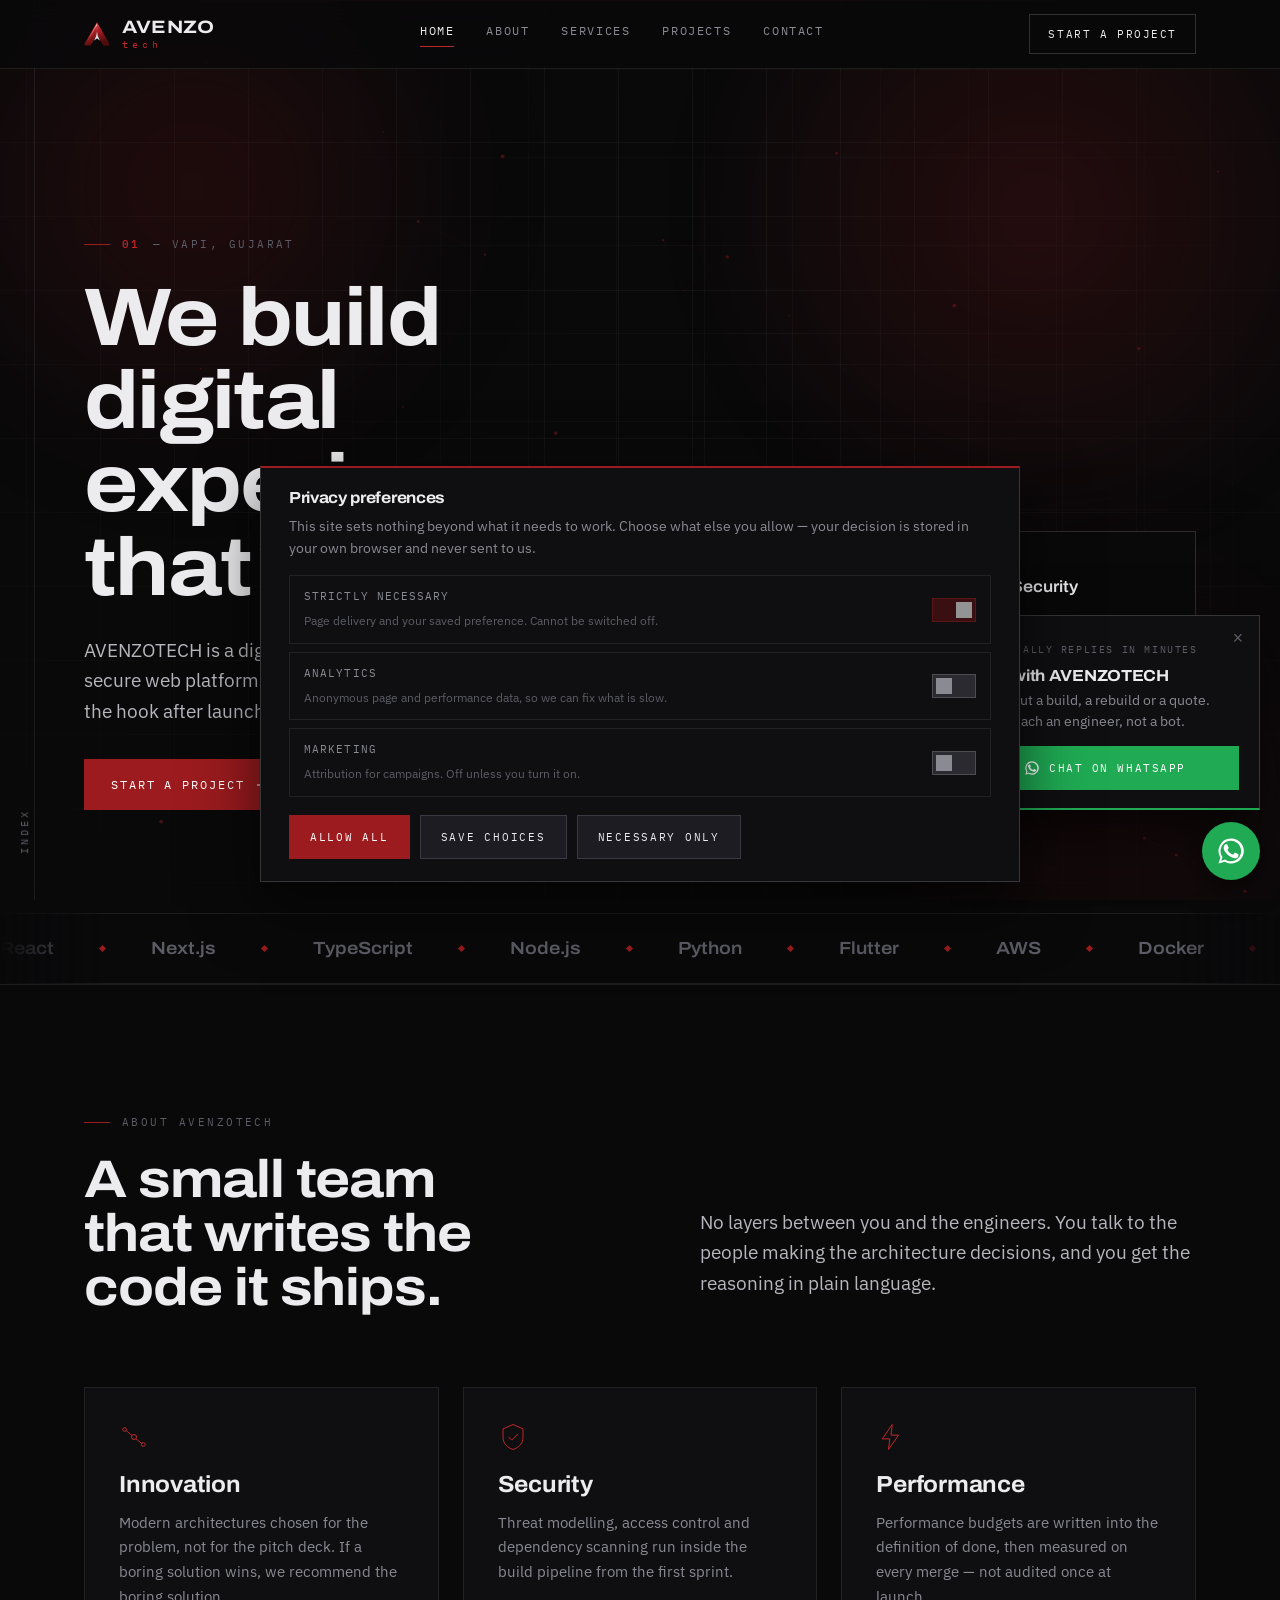
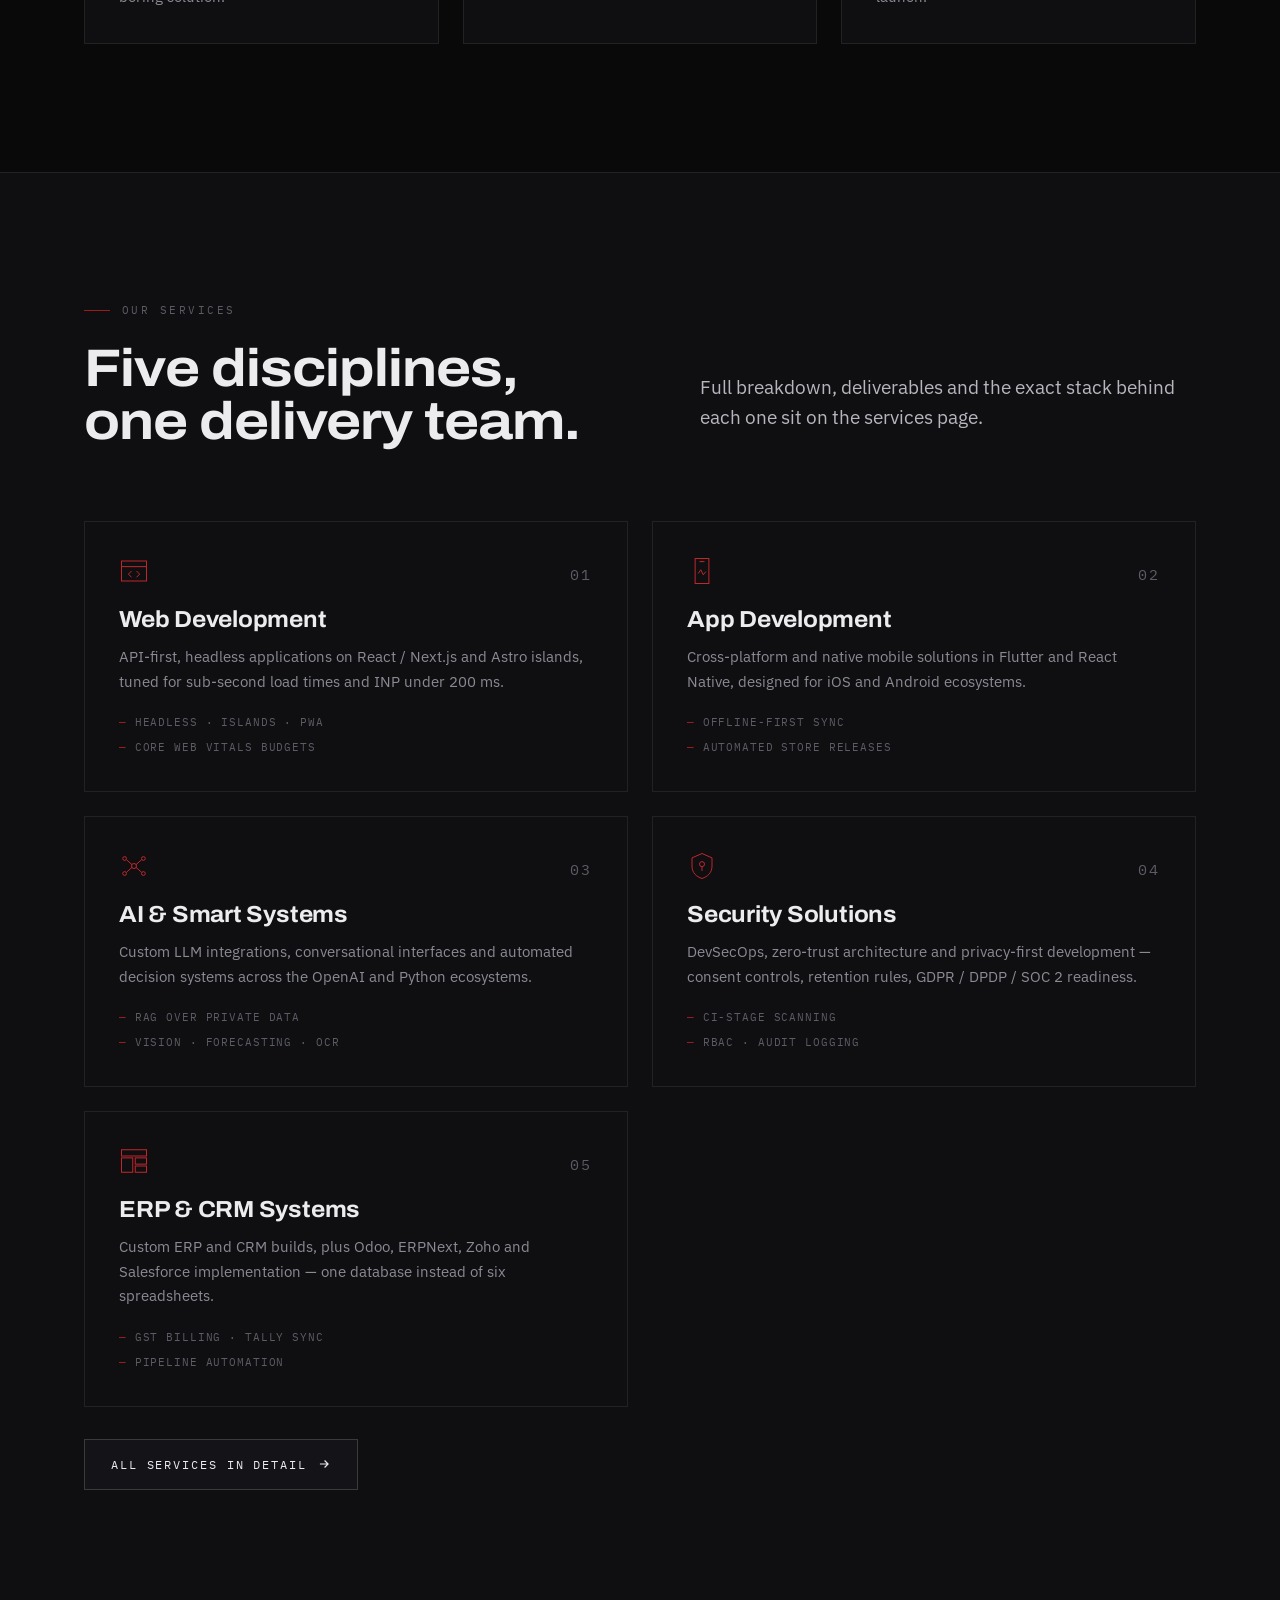
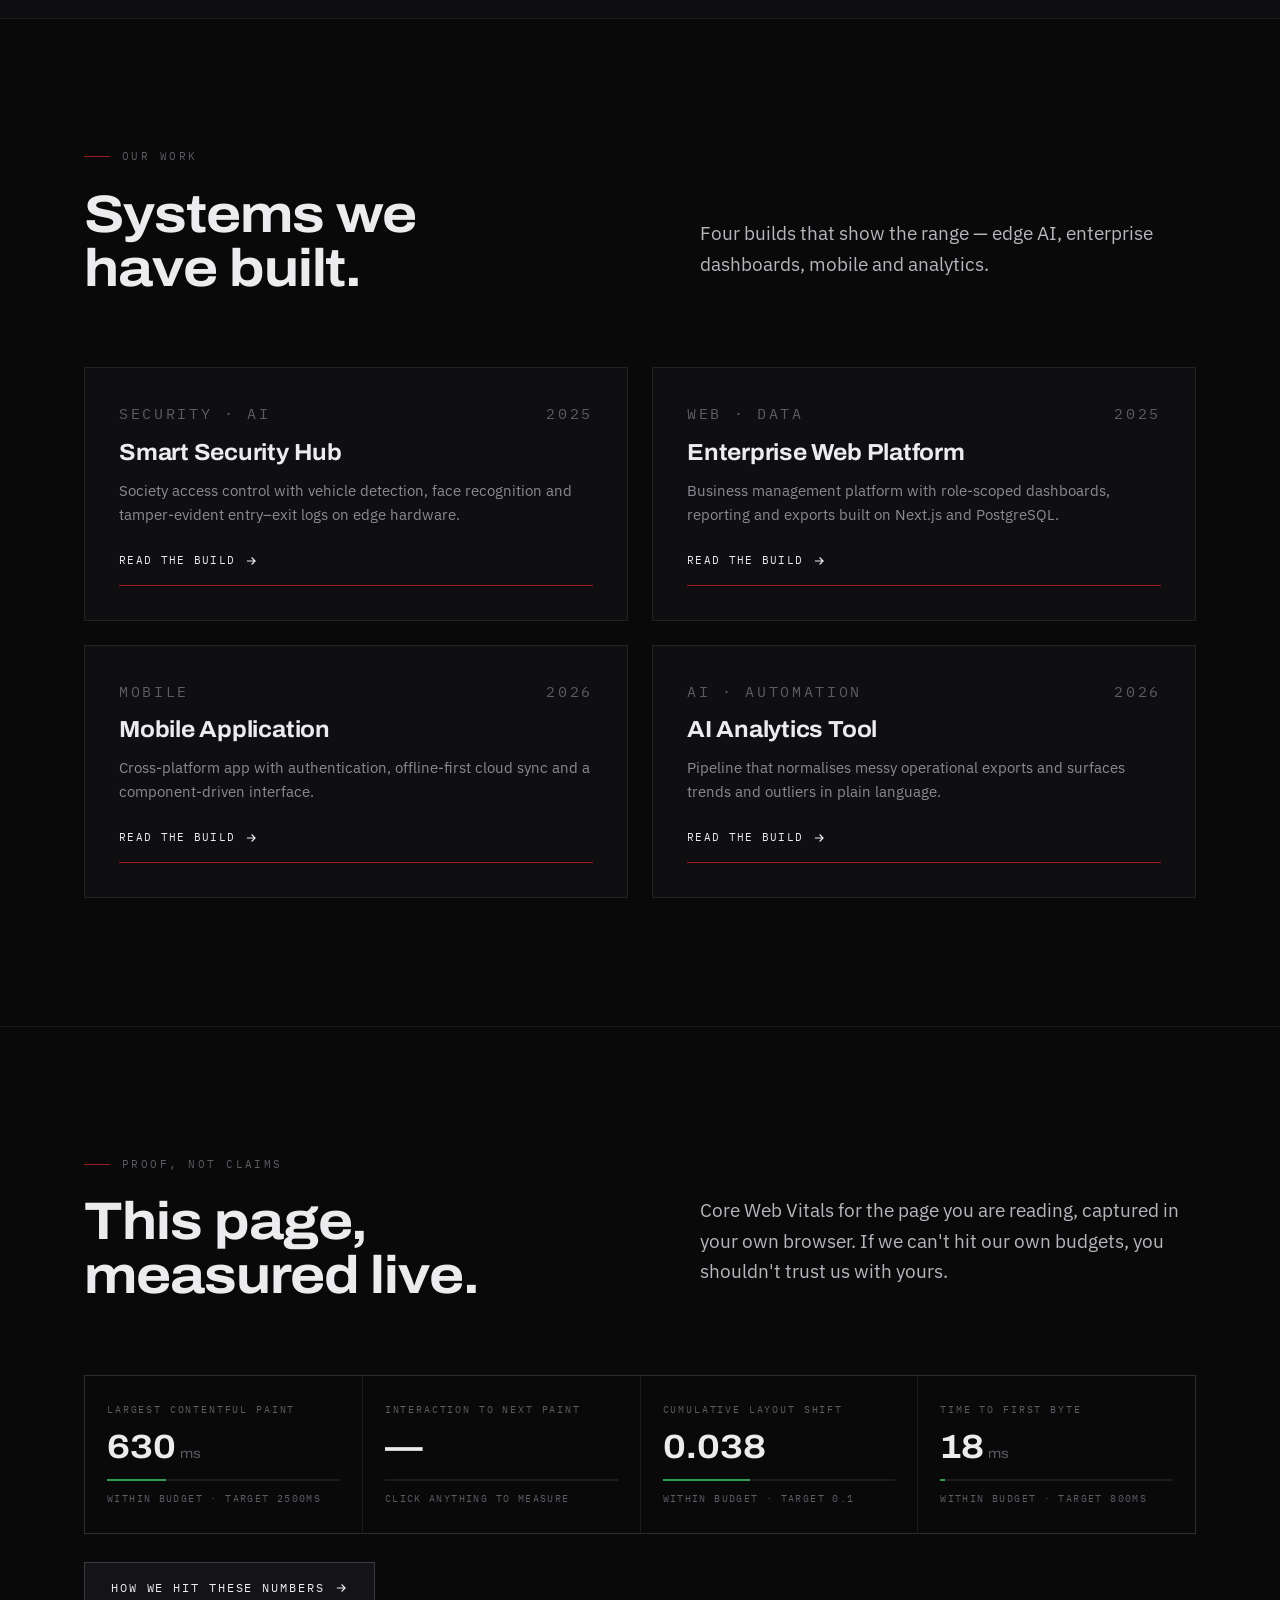
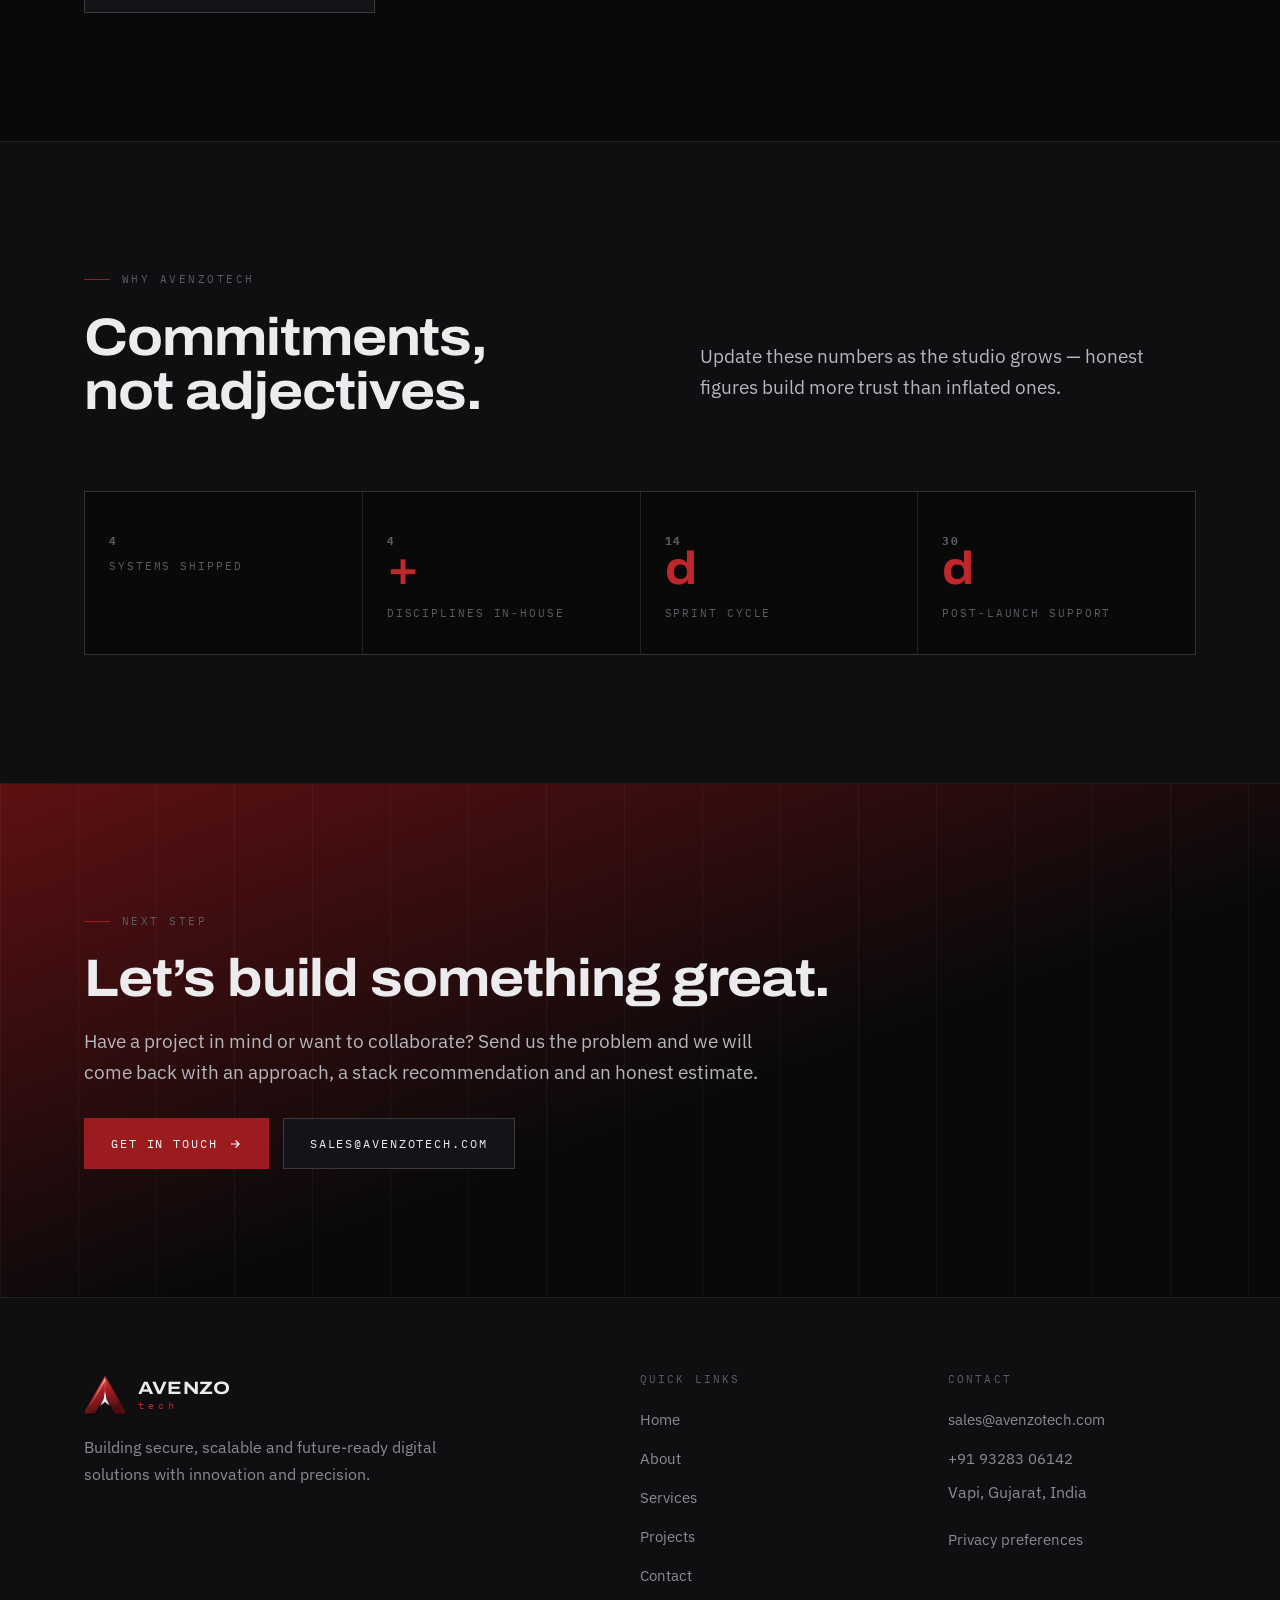
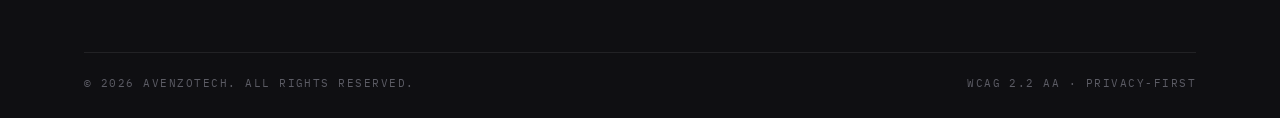
==== index.html @ 4feddb2e "Add files via upload" ====
<!DOCTYPE html>
<html lang="en">
<head>
<meta charset="UTF-8" />
<meta name="viewport" content="width=device-width, initial-scale=1.0" />
<title>AVENZOTECH — Web, App, AI &amp; Security Engineering</title>
<meta name="description" content="AVENZOTECH is a digital engineering studio in Vapi, Gujarat building headless web platforms, cross-platform apps, custom ERP and CRM systems, applied AI and secure systems." />
<meta name="robots" content="index, follow" />
<link rel="preconnect" href="https://fonts.googleapis.com" />
<link rel="preconnect" href="https://fonts.gstatic.com" crossorigin />
<link href="https://fonts.googleapis.com/css2?family=Archivo:wdth,wght@62..125,400..800&family=IBM+Plex+Mono:wght@400;500&family=IBM+Plex+Sans:wght@400;500;600&display=swap" rel="stylesheet" />
<link rel="icon" href="favicon.ico" sizes="any" />
<link rel="icon" type="image/svg+xml" href="favicon.svg" />
<link rel="icon" type="image/png" sizes="32x32" href="favicon-32.png" />
<link rel="icon" type="image/png" sizes="16x16" href="favicon-16.png" />
<link rel="apple-touch-icon" href="apple-touch-icon.png" />
<link rel="manifest" href="site.webmanifest" />
<meta name="theme-color" content="#09090a" />
<link rel="stylesheet" href="styles.css" />
</head>
<body>
<a class="skip" href="#main">Skip to content</a>
<div class="fx" aria-hidden="true">
  <div class="fx__orb fx__orb--a"></div>
  <div class="fx__orb fx__orb--b"></div>
  <div class="fx__grid"></div>
  <canvas class="fx__dots"></canvas>
  <div class="fx__scan"></div>
</div>

<div class="spine" aria-hidden="true"><div class="spine__fill"></div></div>
<div class="spine__tag" aria-hidden="true">Index</div>

<header class="nav">
  <div class="shell nav__in">
    <a class="brand" href="index.html">
      <img class="brand__logo" src="logo.svg" alt="" width="120" height="120" />
      <span class="brand__mark">Avenzo<span>tech</span></span>
    </a>
    <nav class="nav__links" aria-label="Primary">
      <a href="index.html" aria-current="page">Home</a>
      <a href="about.html">About</a>
      <a href="services.html">Services</a>
      <a href="projects.html">Projects</a>
      <a href="contact.html">Contact</a>
    </nav>
    <a class="nav__cta" href="contact.html">Start a project</a>
    <button class="burger" aria-label="Menu" aria-expanded="false"><span></span><span></span><span></span></button>
  </div>
</header>

<main id="main">

<section class="hero" data-section="Index">
  <div class="shell">
    <div class="hero__grid">
      <div data-pers>
        <p class="pers" hidden><span class="dot"></span>Tailored for <b data-pers-label>you</b><button type="button">Show default</button></p>
        <p class="eyebrow"><b>01</b> — Vapi, Gujarat</p>
        <h1>We build digital experiences that <em>hold up</em>.</h1>
        <p class="lede" data-pers-lede>AVENZOTECH is a digital engineering studio. We design, build and secure web platforms, mobile apps and AI systems — and we stay on the hook after launch.</p>
        <div class="btns" style="margin-top:32px">
          <a class="btn btn--solid" href="contact.html" data-pers-cta>Start a project
            <svg viewBox="0 0 24 24" fill="none" stroke="currentColor" stroke-width="2"><path d="M5 12h14M13 6l6 6-6 6"/></svg>
          </a>
          <a class="btn btn--ghost" href="projects.html">View work</a>
        </div>
      </div>
      <dl class="facts" data-reveal>
        <div><dt>Disciplines</dt><dd>Web · Apps · ERP/CRM · AI · Security</dd></div>
        <div><dt>Method</dt><dd>Two-week agile sprints</dd></div>
        <div><dt>Response time</dt><dd>Within two working days</dd></div>
      </dl>
    </div>
  </div>
</section>

<div class="marquee" aria-hidden="true">
  <div class="marquee__track">
    <span>React</span><span>Next.js</span><span>TypeScript</span><span>Node.js</span><span>Python</span><span>Flutter</span><span>AWS</span><span>Docker</span><span>Kubernetes</span><span>PostgreSQL</span><span>Three.js</span><span>Tailwind</span>
    <span>React</span><span>Next.js</span><span>TypeScript</span><span>Node.js</span><span>Python</span><span>Flutter</span><span>AWS</span><span>Docker</span><span>Kubernetes</span><span>PostgreSQL</span><span>Three.js</span><span>Tailwind</span>
  </div>
</div>

<!-- ABOUT -->
<section class="band" data-section="About">
  <div class="shell">
    <div class="head" data-reveal>
      <div>
        <p class="eyebrow">About AVENZOTECH</p>
        <h2>A small team that writes the code it ships.</h2>
      </div>
      <p class="lede">No layers between you and the engineers. You talk to the people making the architecture decisions, and you get the reasoning in plain language.</p>
    </div>

    <div class="grid-3">
      <article class="card" data-reveal>
        <div class="card__icon"><svg viewBox="0 0 48 48" fill="none" stroke="currentColor" stroke-width="1.6"><circle cx="24" cy="24" r="4"/><circle cx="9" cy="12" r="3"/><circle cx="39" cy="36" r="3"/><path d="M12 14l9 8M27 27l9 7"/></svg></div>
        <h3>Innovation</h3>
        <p>Modern architectures chosen for the problem, not for the pitch deck. If a boring solution wins, we recommend the boring solution.</p>
      </article>
      <article class="card" data-reveal data-delay="90">
        <div class="card__icon"><svg viewBox="0 0 48 48" fill="none" stroke="currentColor" stroke-width="1.6"><path d="M24 4l16 7v13c0 11-7 17-16 20-9-3-16-9-16-20V11z"/><path d="M17 24l5 5 10-10"/></svg></div>
        <h3>Security</h3>
        <p>Threat modelling, access control and dependency scanning run inside the build pipeline from the first sprint.</p>
      </article>
      <article class="card" data-reveal data-delay="180">
        <div class="card__icon"><svg viewBox="0 0 48 48" fill="none" stroke="currentColor" stroke-width="1.6"><path d="M26 4L10 27h12l-2 17 16-23H24z"/></svg></div>
        <h3>Performance</h3>
        <p>Performance budgets are written into the definition of done, then measured on every merge — not audited once at launch.</p>
      </article>
    </div>
  </div>
</section>

<!-- SERVICES -->
<section class="band band--panel" data-section="Services">
  <div class="shell">
    <div class="head" data-reveal>
      <div>
        <p class="eyebrow">Our services</p>
        <h2>Five disciplines, one delivery team.</h2>
      </div>
      <p class="lede">Full breakdown, deliverables and the exact stack behind each one sit on the services page.</p>
    </div>

    <div class="grid-2">
      <article class="card" data-reveal>
        <div class="card__top">
          <div class="card__icon"><svg viewBox="0 0 48 48" fill="none" stroke="currentColor" stroke-width="1.6"><rect x="4" y="8" width="40" height="32"/><path d="M4 17h40M20 24l-5 5 5 5M28 24l5 5-5 5"/></svg></div>
          <p class="mono">01</p>
        </div>
        <h3>Web Development</h3>
        <p>API-first, headless applications on React / Next.js and Astro islands, tuned for sub-second load times and INP under 200&nbsp;ms.</p>
        <ul><li>Headless · Islands · PWA</li><li>Core Web Vitals budgets</li></ul>
      </article>

      <article class="card" data-reveal data-delay="80">
        <div class="card__top">
          <div class="card__icon"><svg viewBox="0 0 48 48" fill="none" stroke="currentColor" stroke-width="1.6"><rect x="13" y="4" width="22" height="40"/><path d="M20 9h8M18 28l4-6 4 8 4-5"/></svg></div>
          <p class="mono">02</p>
        </div>
        <h3>App Development</h3>
        <p>Cross-platform and native mobile solutions in Flutter and React Native, designed for iOS and Android ecosystems.</p>
        <ul><li>Offline-first sync</li><li>Automated store releases</li></ul>
      </article>

      <article class="card" data-reveal data-delay="160">
        <div class="card__top">
          <div class="card__icon"><svg viewBox="0 0 48 48" fill="none" stroke="currentColor" stroke-width="1.6"><circle cx="24" cy="24" r="4"/><circle cx="9" cy="12" r="3"/><circle cx="39" cy="12" r="3"/><circle cx="9" cy="36" r="3"/><circle cx="39" cy="36" r="3"/><path d="M12 14l9 8M12 34l9-8M36 14l-9 8M36 34l-9-8"/></svg></div>
          <p class="mono">03</p>
        </div>
        <h3>AI &amp; Smart Systems</h3>
        <p>Custom LLM integrations, conversational interfaces and automated decision systems across the OpenAI and Python ecosystems.</p>
        <ul><li>RAG over private data</li><li>Vision · forecasting · OCR</li></ul>
      </article>

      <article class="card" data-reveal data-delay="240">
        <div class="card__top">
          <div class="card__icon"><svg viewBox="0 0 48 48" fill="none" stroke="currentColor" stroke-width="1.6"><path d="M24 4l16 7v13c0 11-7 17-16 20-9-3-16-9-16-20V11z"/><circle cx="24" cy="21" r="4"/><path d="M24 25v7"/></svg></div>
          <p class="mono">04</p>
        </div>
        <h3>Security Solutions</h3>
        <p>DevSecOps, zero-trust architecture and privacy-first development — consent controls, retention rules, GDPR / DPDP / SOC 2 readiness.</p>
        <ul><li>CI-stage scanning</li><li>RBAC · audit logging</li></ul>
      </article>
      <article class="card" data-reveal data-delay="320">
        <div class="card__top">
          <div class="card__icon"><svg viewBox="0 0 48 48" fill="none" stroke="currentColor" stroke-width="1.6"><rect x="4" y="6" width="40" height="10"/><rect x="4" y="19" width="18" height="23"/><rect x="26" y="19" width="18" height="10"/><rect x="26" y="32" width="18" height="10"/></svg></div>
          <p class="mono">05</p>
        </div>
        <h3>ERP &amp; CRM Systems</h3>
        <p>Custom ERP and CRM builds, plus Odoo, ERPNext, Zoho and Salesforce implementation — one database instead of six spreadsheets.</p>
        <ul><li>GST billing · Tally sync</li><li>Pipeline automation</li></ul>
      </article>
    </div>

    <div class="btns" style="margin-top:32px">
      <a class="btn btn--ghost" href="services.html">All services in detail
        <svg viewBox="0 0 24 24" fill="none" stroke="currentColor" stroke-width="2"><path d="M5 12h14M13 6l6 6-6 6"/></svg>
      </a>
    </div>
  </div>
</section>

<!-- WORK -->
<section class="band" data-section="Work">
  <div class="shell">
    <div class="head" data-reveal>
      <div>
        <p class="eyebrow">Our work</p>
        <h2>Systems we have built.</h2>
      </div>
      <p class="lede">Four builds that show the range — edge AI, enterprise dashboards, mobile and analytics.</p>
    </div>

    <div class="grid-2">
      <article class="card" data-reveal>
        <div class="card__top"><p class="mono">Security · AI</p><p class="mono">2025</p></div>
        <h3>Smart Security Hub</h3>
        <p>Society access control with vehicle detection, face recognition and tamper-evident entry–exit logs on edge hardware.</p>
        <a class="proof-link" href="projects.html#security-hub">Read the build
          <svg width="14" height="14" viewBox="0 0 24 24" fill="none" stroke="currentColor" stroke-width="2"><path d="M5 12h14M13 6l6 6-6 6"/></svg></a>
      </article>
      <article class="card" data-reveal data-delay="80">
        <div class="card__top"><p class="mono">Web · Data</p><p class="mono">2025</p></div>
        <h3>Enterprise Web Platform</h3>
        <p>Business management platform with role-scoped dashboards, reporting and exports built on Next.js and PostgreSQL.</p>
        <a class="proof-link" href="projects.html#enterprise-platform">Read the build
          <svg width="14" height="14" viewBox="0 0 24 24" fill="none" stroke="currentColor" stroke-width="2"><path d="M5 12h14M13 6l6 6-6 6"/></svg></a>
      </article>
      <article class="card" data-reveal data-delay="160">
        <div class="card__top"><p class="mono">Mobile</p><p class="mono">2026</p></div>
        <h3>Mobile Application</h3>
        <p>Cross-platform app with authentication, offline-first cloud sync and a component-driven interface.</p>
        <a class="proof-link" href="projects.html#mobile-app">Read the build
          <svg width="14" height="14" viewBox="0 0 24 24" fill="none" stroke="currentColor" stroke-width="2"><path d="M5 12h14M13 6l6 6-6 6"/></svg></a>
      </article>
      <article class="card" data-reveal data-delay="240">
        <div class="card__top"><p class="mono">AI · Automation</p><p class="mono">2026</p></div>
        <h3>AI Analytics Tool</h3>
        <p>Pipeline that normalises messy operational exports and surfaces trends and outliers in plain language.</p>
        <a class="proof-link" href="projects.html#ai-analytics">Read the build
          <svg width="14" height="14" viewBox="0 0 24 24" fill="none" stroke="currentColor" stroke-width="2"><path d="M5 12h14M13 6l6 6-6 6"/></svg></a>
      </article>
    </div>
  </div>
</section>


<section class="band" data-section="Performance">
  <div class="shell">
    <div class="head" data-reveal>
      <div>
        <p class="eyebrow">Proof, not claims</p>
        <h2>This page, measured live.</h2>
      </div>
      <p class="lede">Core Web Vitals for the page you are reading, captured in your own browser. If we can't hit our own budgets, you shouldn't trust us with yours.</p>
    </div>
    <dl class="vitals" data-vitals data-reveal>
      <div class="vital" data-vital="lcp"><dt>Largest contentful paint</dt><dd>measuring<small></small></dd><div class="bar"><i></i></div><em>target 2500ms</em></div>
      <div class="vital" data-vital="inp"><dt>Interaction to next paint</dt><dd>—<small></small></dd><div class="bar"><i></i></div><em>click anything to measure</em></div>
      <div class="vital" data-vital="cls"><dt>Cumulative layout shift</dt><dd>measuring</dd><div class="bar"><i></i></div><em>target 0.1</em></div>
      <div class="vital" data-vital="ttfb"><dt>Time to first byte</dt><dd>measuring<small></small></dd><div class="bar"><i></i></div><em>target 800ms</em></div>
    </dl>
    <div class="btns" style="margin-top:28px">
      <a class="btn btn--ghost" href="services.html#architecture">How we hit these numbers
        <svg viewBox="0 0 24 24" fill="none" stroke="currentColor" stroke-width="2"><path d="M5 12h14M13 6l6 6-6 6"/></svg>
      </a>
    </div>
  </div>
</section>

<!-- WHY -->
<section class="band band--panel" data-section="Why us">
  <div class="shell">
    <div class="head" data-reveal>
      <div>
        <p class="eyebrow">Why AVENZOTECH</p>
        <h2>Commitments, not adjectives.</h2>
      </div>
      <p class="lede">Update these numbers as the studio grows — honest figures build more trust than inflated ones.</p>
    </div>

    <div class="stats" data-reveal>
      <div class="stat"><b><span data-count="4">0</span></b><span>Systems shipped</span></div>
      <div class="stat"><b><span data-count="4">0</span><i>+</i></b><span>Disciplines in-house</span></div>
      <div class="stat"><b><span data-count="14">0</span><i>d</i></b><span>Sprint cycle</span></div>
      <div class="stat"><b><span data-count="30">0</span><i>d</i></b><span>Post-launch support</span></div>
    </div>
  </div>
</section>

<section class="cta" data-section="Contact">
  <div class="shell">
    <p class="eyebrow">Next step</p>
    <h2>Let’s build something great.</h2>
    <p class="lede">Have a project in mind or want to collaborate? Send us the problem and we will come back with an approach, a stack recommendation and an honest estimate.</p>
    <div class="btns" style="margin-top:30px">
      <a class="btn btn--solid" href="contact.html">Get in touch
        <svg viewBox="0 0 24 24" fill="none" stroke="currentColor" stroke-width="2"><path d="M5 12h14M13 6l6 6-6 6"/></svg>
      </a>
      <a class="btn btn--ghost" href="mailto:sales@avenzotech.com">sales@avenzotech.com</a>
    </div>
  </div>
</section>

</main>

<footer class="foot">
  <div class="shell">
    <div class="foot__grid">
      <div>
        <a class="brand" href="index.html" style="margin-bottom:18px">
      <img class="brand__logo" src="logo.svg" alt="" width="120" height="120" />
      <span class="brand__mark">Avenzo<span>tech</span></span>
    </a>
        <p style="max-width:38ch">Building secure, scalable and future-ready digital solutions with innovation and precision.</p>
      </div>
      <div>
        <h4>Quick links</h4>
        <ul>
          <li><a href="index.html">Home</a></li>
          <li><a href="about.html">About</a></li>
          <li><a href="services.html">Services</a></li>
          <li><a href="projects.html">Projects</a></li>
          <li><a href="contact.html">Contact</a></li>
        </ul>
      </div>
      <div>
        <h4>Contact</h4>
        <p><a href="mailto:sales@avenzotech.com">sales@avenzotech.com</a><br><a href="tel:+919328306142">+91 93283 06142</a><br>Vapi, Gujarat, India</p>
        <p style="margin-top:10px"><a href="#" data-consent-open>Privacy preferences</a></p>
      </div>
    </div>
    <div class="foot__bar">
      <span>© <span data-year></span> AVENZOTECH. All rights reserved.</span>
      <span>WCAG 2.2 AA · Privacy-first</span>
    </div>
  </div>
</footer>


<!-- Privacy controls — granular, opt-in, stored locally only -->
<aside class="consent" role="dialog" aria-label="Privacy preferences" aria-live="polite">
  <h4>Privacy preferences</h4>
  <p>This site sets nothing beyond what it needs to work. Choose what else you allow — your decision is stored in your own browser and never sent to us.</p>
  <div class="consent__rows">
    <div class="consent__row">
      <span>Strictly necessary<small>Page delivery and your saved preference. Cannot be switched off.</small></span>
      <label class="switch"><input type="checkbox" checked disabled aria-label="Strictly necessary — always on" /><i></i></label>
    </div>
    <div class="consent__row">
      <span>Analytics<small>Anonymous page and performance data, so we can fix what is slow.</small></span>
      <label class="switch"><input type="checkbox" id="c-analytics" aria-label="Allow analytics" /><i></i></label>
    </div>
    <div class="consent__row">
      <span>Marketing<small>Attribution for campaigns. Off unless you turn it on.</small></span>
      <label class="switch"><input type="checkbox" id="c-marketing" aria-label="Allow marketing" /><i></i></label>
    </div>
  </div>
  <div class="consent__btns">
    <button class="btn btn--solid" type="button" data-consent-accept>Allow all</button>
    <button class="btn btn--ghost" type="button" data-consent-save>Save choices</button>
    <button class="btn btn--ghost" type="button" data-consent-reject>Necessary only</button>
  </div>
</aside>


<!-- WhatsApp chat -->
<div class="wa" data-wa data-wa-number="919328306142">
  <div class="wa__card" role="dialog" aria-label="Chat on WhatsApp">
    <button class="wa__close" type="button" data-wa-close aria-label="Close">&times;</button>
    <span class="status"><i></i>Typically replies in minutes</span>
    <h4>Chat with AVENZOTECH</h4>
    <p>Ask about a build, a rebuild or a quote. You'll reach an engineer, not a bot.</p>
    <a class="wa__go" href="https://wa.me/919328306142?text=Hi%20AVENZOTECH%2C%20I%27d%20like%20to%20discuss%20a%20project." target="_blank" rel="noopener">
      <svg viewBox="0 0 24 24" fill="currentColor"><path d="M17.5 14.4c-.3-.2-1.7-.9-2-1-.3-.1-.5-.1-.7.1-.2.3-.7 1-.9 1.2-.2.2-.3.2-.6.1-1.7-.9-2.9-1.6-4-3.5-.3-.5.3-.5.8-1.5.1-.2 0-.4 0-.5 0-.2-.7-1.6-.9-2.2-.2-.6-.5-.5-.7-.5h-.6c-.2 0-.5.1-.8.4-.3.3-1 1-1 2.5s1.1 2.9 1.2 3.1c.2.2 2.1 3.2 5.1 4.4 1.9.8 2.6.9 3.5.7.6-.1 1.7-.7 1.9-1.4.2-.7.2-1.2.2-1.4-.1-.2-.3-.3-.5-.5z"/><path d="M12 2A10 10 0 0 0 3.5 17.2L2 22l5-1.5A10 10 0 1 0 12 2zm0 18.2c-1.6 0-3.1-.4-4.4-1.2l-.3-.2-3 .9.9-2.9-.2-.3A8.2 8.2 0 1 1 12 20.2z"/></svg>
      Chat on WhatsApp
    </a>
  </div>
  <button class="wa__btn" type="button" data-wa-toggle aria-label="Open WhatsApp chat" aria-expanded="false">
    <span class="wa__dot">1</span>
    <svg viewBox="0 0 24 24" fill="currentColor"><path d="M17.5 14.4c-.3-.2-1.7-.9-2-1-.3-.1-.5-.1-.7.1-.2.3-.7 1-.9 1.2-.2.2-.3.2-.6.1-1.7-.9-2.9-1.6-4-3.5-.3-.5.3-.5.8-1.5.1-.2 0-.4 0-.5 0-.2-.7-1.6-.9-2.2-.2-.6-.5-.5-.7-.5h-.6c-.2 0-.5.1-.8.4-.3.3-1 1-1 2.5s1.1 2.9 1.2 3.1c.2.2 2.1 3.2 5.1 4.4 1.9.8 2.6.9 3.5.7.6-.1 1.7-.7 1.9-1.4.2-.7.2-1.2.2-1.4-.1-.2-.3-.3-.5-.5z"/><path d="M12 2A10 10 0 0 0 3.5 17.2L2 22l5-1.5A10 10 0 1 0 12 2zm0 18.2c-1.6 0-3.1-.4-4.4-1.2l-.3-.2-3 .9.9-2.9-.2-.3A8.2 8.2 0 1 1 12 20.2z"/></svg>
  </button>
</div>

<script src="main.js" defer></script>
</body>
</html>
---- styles.css ----
/* ============================================================
   AVENZOTECH — core stylesheet
   Palette: muted blood red on true black
   Type: Archivo (display) / IBM Plex Sans (body) / IBM Plex Mono (utility)
   ============================================================ */

:root {
  --void: #09090a;
  --panel: #0f0f12;
  --panel-2: #141418;
  --line: rgba(255, 255, 255, 0.08);
  --line-strong: rgba(255, 255, 255, 0.16);

  --blood: #9b1b1e;
  --blood-lift: #c0272b;
  --blood-deep: #5e1012;
  --blood-wash: rgba(155, 27, 30, 0.12);

  --ink: #ececee;
  --ash: #8a8a93;
  --ash-dim: #5c5c65;

  --display: "Archivo", "Helvetica Neue", Arial, sans-serif;
  --body: "IBM Plex Sans", system-ui, -apple-system, sans-serif;
  --mono: "IBM Plex Mono", ui-monospace, "SF Mono", monospace;

  --shell: 1240px;
  --gutter: clamp(20px, 5vw, 64px);
  --rail: 88px;

  --ease: cubic-bezier(0.22, 1, 0.36, 1);
}

*,
*::before,
*::after { box-sizing: border-box; }

html { scroll-behavior: smooth; -webkit-text-size-adjust: 100%; }

body {
  margin: 0;
  background: var(--void);
  color: var(--ink);
  font-family: var(--body);
  font-size: 16px;
  line-height: 1.65;
  -webkit-font-smoothing: antialiased;
  overflow-x: hidden;
}

img { max-width: 100%; display: block; }
a { color: inherit; text-decoration: none; }
ul { margin: 0; padding: 0; list-style: none; }

::selection { background: var(--blood); color: #fff; }

:focus-visible {
  outline: 2px solid var(--blood-lift);
  outline-offset: 3px;
}

/* ---------- type ---------- */

h1, h2, h3, h4 {
  font-family: var(--display);
  font-weight: 700;
  font-stretch: 112%;
  line-height: 1.02;
  letter-spacing: -0.02em;
  margin: 0;
  text-wrap: balance;
}

h1 { font-size: clamp(2.6rem, 7vw, 5.1rem); }
h2 { font-size: clamp(2rem, 4.4vw, 3.3rem); }
h3 { font-size: clamp(1.15rem, 1.9vw, 1.45rem); font-stretch: 105%; letter-spacing: -0.01em; }
h4 { font-size: 0.95rem; font-stretch: 100%; }

p { margin: 0 0 1rem; color: var(--ash); }
p.lede {
  font-size: clamp(1.02rem, 1.5vw, 1.22rem);
  color: #b6b6bd;
  max-width: 62ch;
  line-height: 1.6;
}

.mono {
  font-family: var(--mono);
  font-size: 0.72rem;
  letter-spacing: 0.18em;
  text-transform: uppercase;
  color: var(--ash-dim);
}

.eyebrow {
  font-family: var(--mono);
  font-size: 0.7rem;
  letter-spacing: 0.22em;
  text-transform: uppercase;
  color: var(--ash-dim);
  display: flex;
  align-items: center;
  gap: 12px;
  margin-bottom: 22px;
}
.eyebrow::before {
  content: "";
  width: 26px;
  height: 1px;
  background: var(--blood);
}
.eyebrow b { color: var(--blood-lift); font-weight: 500; }

/* ---------- layout ---------- */

.shell {
  width: 100%;
  max-width: var(--shell);
  margin-inline: auto;
  padding-inline: var(--gutter);
}

section { position: relative; }

.band {
  padding-block: clamp(72px, 10vw, 132px);
  border-top: 1px solid var(--line);
}
.band--flush { border-top: 0; }
.band--panel { background: var(--panel); }

.head {
  display: grid;
  grid-template-columns: minmax(0, 1fr) minmax(0, 0.9fr);
  gap: clamp(24px, 5vw, 72px);
  align-items: end;
  margin-bottom: clamp(40px, 6vw, 72px);
}
@media (max-width: 860px) { .head { grid-template-columns: 1fr; align-items: start; } }

/* ---------- index spine (signature) ---------- */

.spine {
  position: fixed;
  left: 34px;
  top: 0;
  bottom: 0;
  width: 1px;
  background: var(--line);
  z-index: 40;
  pointer-events: none;
}
.spine__fill {
  position: absolute;
  inset: 0 auto auto 0;
  width: 1px;
  height: 0;
  background: linear-gradient(180deg, var(--blood-deep), var(--blood-lift));
}
.spine__tag {
  position: fixed;
  left: 34px;
  bottom: 46px;
  transform-origin: left bottom;
  transform: rotate(-90deg) translateX(0);
  font-family: var(--mono);
  font-size: 0.64rem;
  letter-spacing: 0.3em;
  text-transform: uppercase;
  color: var(--ash-dim);
  z-index: 40;
  pointer-events: none;
  white-space: nowrap;
}
@media (max-width: 1100px) { .spine, .spine__tag { display: none; } }

/* ---------- nav ---------- */

.nav {
  position: sticky;
  top: 0;
  z-index: 60;
  background: rgba(9, 9, 10, 0.72);
  backdrop-filter: blur(14px);
  -webkit-backdrop-filter: blur(14px);
  border-bottom: 1px solid var(--line);
}
.nav__in {
  display: flex;
  align-items: center;
  justify-content: space-between;
  gap: 24px;
  height: 68px;
}
.brand { display: flex; align-items: center; gap: 10px; }
.brand img { height: 26px; width: auto; }
.brand__mark {
  font-family: var(--display);
  font-weight: 700;
  font-stretch: 118%;
  letter-spacing: 0.02em;
  font-size: 1.05rem;
}
.brand__mark span { color: var(--blood-lift); }

.nav__links { display: flex; align-items: center; gap: 4px; }
.nav__links a {
  font-family: var(--mono);
  font-size: 0.72rem;
  letter-spacing: 0.14em;
  text-transform: uppercase;
  color: var(--ash);
  padding: 9px 14px;
  border-radius: 2px;
  transition: color 0.25s var(--ease), background 0.25s var(--ease);
}
.nav__links a:hover { color: var(--ink); background: rgba(255, 255, 255, 0.04); }
.nav__links a[aria-current="page"] { color: var(--ink); }
.nav__links a[aria-current="page"]::after {
  content: "";
  display: block;
  height: 1px;
  margin-top: 6px;
  background: var(--blood-lift);
}

.nav__cta {
  font-family: var(--mono);
  font-size: 0.7rem;
  letter-spacing: 0.14em;
  text-transform: uppercase;
  padding: 10px 18px;
  border: 1px solid var(--line-strong);
  color: var(--ink);
  transition: border-color 0.25s var(--ease), background 0.25s var(--ease);
}
.nav__cta:hover { border-color: var(--blood); background: var(--blood-wash); }

.burger {
  display: none;
  background: none;
  border: 1px solid var(--line-strong);
  color: var(--ink);
  width: 42px;
  height: 38px;
  cursor: pointer;
  padding: 0;
}
.burger span {
  display: block;
  width: 16px;
  height: 1px;
  margin: 4px auto;
  background: currentColor;
  transition: transform 0.3s var(--ease), opacity 0.2s;
}
.nav.is-open .burger span:nth-child(1) { transform: translateY(5px) rotate(45deg); }
.nav.is-open .burger span:nth-child(2) { opacity: 0; }
.nav.is-open .burger span:nth-child(3) { transform: translateY(-5px) rotate(-45deg); }

@media (max-width: 900px) {
  .burger { display: block; }
  .nav__links {
    position: absolute;
    inset: 68px 0 auto;
    flex-direction: column;
    align-items: stretch;
    gap: 0;
    background: var(--panel);
    border-bottom: 1px solid var(--line);
    padding: 8px var(--gutter) 20px;
    display: none;
  }
  .nav.is-open .nav__links { display: flex; }
  .nav__links a { padding: 14px 0; border-bottom: 1px solid var(--line); font-size: 0.8rem; }
  .nav__cta { display: none; }
}

/* ---------- buttons ---------- */

.btn {
  display: inline-flex;
  align-items: center;
  gap: 10px;
  font-family: var(--mono);
  font-size: 0.74rem;
  letter-spacing: 0.16em;
  text-transform: uppercase;
  padding: 15px 26px;
  border: 1px solid transparent;
  cursor: pointer;
  transition: background 0.3s var(--ease), border-color 0.3s var(--ease), color 0.3s var(--ease), transform 0.3s var(--ease);
}
.btn svg { width: 14px; height: 14px; flex: none; transition: transform 0.3s var(--ease); }
.btn:hover svg { transform: translateX(4px); }
.btn--solid { background: var(--blood); color: #fff; }
.btn--solid:hover { background: var(--blood-lift); }
.btn--ghost { border-color: var(--line-strong); color: var(--ink); }
.btn--ghost:hover { border-color: var(--blood); background: var(--blood-wash); }

.btns { display: flex; flex-wrap: wrap; gap: 14px; }

/* ---------- hero ---------- */

.hero {
  position: relative;
  padding-block: clamp(84px, 13vw, 168px) clamp(56px, 8vw, 104px);
  overflow: hidden;
}
.hero::before {
  content: "";
  position: absolute;
  top: -30%;
  right: -12%;
  width: 62vw;
  height: 62vw;
  max-width: 820px;
  max-height: 820px;
  background: radial-gradient(circle, rgba(155, 27, 30, 0.20), transparent 62%);
  filter: blur(30px);
  pointer-events: none;
}
.hero::after {
  content: "";
  position: absolute;
  inset: 0;
  background-image: linear-gradient(var(--line) 1px, transparent 1px),
                    linear-gradient(90deg, var(--line) 1px, transparent 1px);
  background-size: 88px 88px;
  mask-image: radial-gradient(circle at 60% 40%, #000, transparent 72%);
  -webkit-mask-image: radial-gradient(circle at 60% 40%, #000, transparent 72%);
  opacity: 0.5;
  pointer-events: none;
}
.hero .shell { position: relative; z-index: 2; }
.hero h1 { margin-bottom: 26px; }
.hero h1 em {
  font-style: normal;
  color: transparent;
  -webkit-text-stroke: 1px var(--blood-lift);
}
.hero__grid {
  display: grid;
  grid-template-columns: minmax(0, 1.35fr) minmax(0, 1fr);
  gap: clamp(30px, 6vw, 76px);
  align-items: end;
}
@media (max-width: 900px) { .hero__grid { grid-template-columns: 1fr; } }

.facts { display: grid; gap: 1px; background: var(--line); border: 1px solid var(--line); }
.facts div { background: var(--void); padding: 18px 20px; }
.facts dt { font-family: var(--mono); font-size: 0.66rem; letter-spacing: 0.2em; text-transform: uppercase; color: var(--ash-dim); }
.facts dd {
  margin: 6px 0 0;
  font-family: var(--display);
  font-stretch: 108%;
  font-weight: 600;
  font-size: 1.02rem;
}

.marker {
  font-family: var(--mono);
  font-size: 0.66rem;
  letter-spacing: 0.2em;
  color: var(--blood-lift);
}

/* ---------- capability cards ---------- */

.caps { display: grid; gap: 1px; background: var(--line); border-block: 1px solid var(--line); }
.cap {
  background: var(--void);
  padding: clamp(28px, 3.6vw, 44px);
  display: grid;
  grid-template-columns: 54px minmax(0, 1.15fr) minmax(0, 1fr);
  gap: clamp(20px, 3vw, 44px);
  align-items: start;
  transition: background 0.4s var(--ease);
  position: relative;
}
.cap::after {
  content: "";
  position: absolute;
  left: 0; top: 0; bottom: 0;
  width: 2px;
  background: var(--blood);
  transform: scaleY(0);
  transform-origin: top;
  transition: transform 0.45s var(--ease);
}
.cap:hover { background: var(--panel); }
.cap:hover::after { transform: scaleY(1); }
@media (max-width: 860px) {
  .cap { grid-template-columns: 1fr; gap: 18px; }
}

.cap__icon { color: var(--blood-lift); }
.cap__icon svg { width: 40px; height: 40px; }
.cap__num { font-family: var(--mono); font-size: 0.66rem; color: var(--ash-dim); margin-top: 10px; letter-spacing: 0.18em; }
.cap h3 { margin-bottom: 12px; }
.cap p { margin-bottom: 18px; }

.tags { display: flex; flex-wrap: wrap; gap: 7px; }
.tags span {
  font-family: var(--mono);
  font-size: 0.63rem;
  letter-spacing: 0.1em;
  text-transform: uppercase;
  color: var(--ash);
  border: 1px solid var(--line);
  padding: 5px 9px;
}

.deliver { display: grid; gap: 9px; margin-bottom: 20px; }
.deliver li {
  display: grid;
  grid-template-columns: 16px 1fr;
  gap: 10px;
  font-size: 0.9rem;
  color: var(--ash);
  align-items: baseline;
}
.deliver li::before {
  content: "";
  width: 6px;
  height: 6px;
  border: 1px solid var(--blood);
  transform: rotate(45deg);
  translate: 4px 0;
}

.proof-link {
  display: inline-flex;
  align-items: center;
  gap: 9px;
  font-family: var(--mono);
  font-size: 0.68rem;
  letter-spacing: 0.12em;
  text-transform: uppercase;
  color: var(--ink);
  border-bottom: 1px solid var(--blood);
  padding-bottom: 5px;
  transition: gap 0.3s var(--ease), color 0.3s var(--ease);
}
.proof-link:hover { gap: 15px; color: var(--blood-lift); }

/* ---------- marquee ---------- */

.marquee {
  border-block: 1px solid var(--line);
  padding-block: 20px;
  overflow: hidden;
  background: var(--void);
  mask-image: linear-gradient(90deg, transparent, #000 8%, #000 92%, transparent);
  -webkit-mask-image: linear-gradient(90deg, transparent, #000 8%, #000 92%, transparent);
}
.marquee__track {
  display: flex;
  width: max-content;
  gap: 46px;
  animation: slide 38s linear infinite;
}
.marquee:hover .marquee__track { animation-play-state: paused; }
.marquee__track span {
  font-family: var(--display);
  font-stretch: 112%;
  font-weight: 600;
  font-size: 1.1rem;
  color: var(--ash-dim);
  display: flex;
  align-items: center;
  gap: 46px;
  white-space: nowrap;
  transition: color 0.3s;
}
.marquee__track span::after {
  content: "";
  width: 5px;
  height: 5px;
  background: var(--blood);
  transform: rotate(45deg);
}
.marquee__track span:hover { color: var(--ink); }
@keyframes slide { to { transform: translateX(-50%); } }

/* ---------- stack grid ---------- */

.stack { display: grid; grid-template-columns: repeat(4, 1fr); gap: 1px; background: var(--line); border: 1px solid var(--line); }
@media (max-width: 900px) { .stack { grid-template-columns: repeat(2, 1fr); } }
@media (max-width: 520px) { .stack { grid-template-columns: 1fr; } }
.stack__col { background: var(--void); padding: 28px 24px 30px; }
.stack__col h4 {
  font-family: var(--mono);
  font-size: 0.68rem;
  letter-spacing: 0.2em;
  text-transform: uppercase;
  color: var(--blood-lift);
  font-weight: 500;
  margin-bottom: 18px;
  padding-bottom: 14px;
  border-bottom: 1px solid var(--line);
}
.stack__col li {
  font-size: 0.92rem;
  color: var(--ash);
  padding: 7px 0;
  transition: color 0.25s, padding-left 0.25s var(--ease);
}
.stack__col li:hover { color: var(--ink); padding-left: 6px; }

/* ---------- delivery flow ---------- */

.flow { display: grid; gap: 0; }
.flow__step {
  display: grid;
  grid-template-columns: 128px minmax(0, 1fr) minmax(0, 0.85fr);
  gap: clamp(18px, 4vw, 56px);
  padding-block: clamp(26px, 3.4vw, 40px);
  border-top: 1px solid var(--line);
  align-items: start;
  transition: background 0.35s var(--ease);
}
.flow__step:last-child { border-bottom: 1px solid var(--line); }
.flow__step:hover { background: var(--panel); }
.flow__step:hover .flow__n { color: var(--blood-lift); -webkit-text-stroke-color: var(--blood-lift); }
@media (max-width: 860px) { .flow__step { grid-template-columns: 64px 1fr; } .flow__step > :last-child { grid-column: 2; } }

.flow__n {
  font-family: var(--display);
  font-stretch: 118%;
  font-weight: 700;
  font-size: clamp(2.4rem, 5vw, 3.6rem);
  line-height: 0.85;
  color: transparent;
  -webkit-text-stroke: 1px var(--ash-dim);
  transition: color 0.35s, -webkit-text-stroke-color 0.35s;
}
.flow h3 { margin-bottom: 10px; }
.flow p { margin: 0; font-size: 0.94rem; }
.flow__out {
  font-family: var(--mono);
  font-size: 0.68rem;
  letter-spacing: 0.1em;
  color: var(--ash-dim);
  line-height: 1.9;
  text-transform: uppercase;
}
.flow__out b { color: var(--ink); font-weight: 400; }

/* ---------- work / project cards ---------- */

.grid-3 { display: grid; grid-template-columns: repeat(3, 1fr); gap: clamp(16px, 2vw, 24px); }
.grid-2 { display: grid; grid-template-columns: repeat(2, 1fr); gap: clamp(16px, 2vw, 24px); }
@media (max-width: 900px) { .grid-3 { grid-template-columns: repeat(2, 1fr); } }
@media (max-width: 620px) { .grid-3, .grid-2 { grid-template-columns: 1fr; } }

.card {
  background: var(--panel);
  border: 1px solid var(--line);
  padding: clamp(24px, 3vw, 34px);
  display: flex;
  flex-direction: column;
  gap: 14px;
  transition: border-color 0.35s var(--ease), transform 0.35s var(--ease), background 0.35s var(--ease);
}
.card:hover { border-color: var(--blood); transform: translateY(-4px); background: var(--panel-2); }
.card__top { display: flex; align-items: center; justify-content: space-between; gap: 14px; }
.card__icon { color: var(--blood-lift); }
.card__icon svg { width: 30px; height: 30px; }
.card p { margin: 0; font-size: 0.93rem; }
.card ul { display: grid; gap: 7px; margin-top: auto; padding-top: 6px; }
.card ul li { font-family: var(--mono); font-size: 0.68rem; letter-spacing: 0.08em; color: var(--ash-dim); text-transform: uppercase; }
.card ul li::before { content: "— "; color: var(--blood); }

.metric {
  font-family: var(--display);
  font-stretch: 112%;
  font-weight: 700;
  font-size: 1.9rem;
  color: var(--ink);
  line-height: 1;
}
.metric small { display: block; font-family: var(--mono); font-size: 0.64rem; letter-spacing: 0.18em; color: var(--ash-dim); margin-top: 8px; text-transform: uppercase; font-weight: 400; }

/* ---------- trust ---------- */

.badges { display: grid; grid-template-columns: repeat(auto-fit, minmax(170px, 1fr)); gap: 1px; background: var(--line); border: 1px solid var(--line); }
.badge {
  background: var(--void);
  padding: 24px 20px;
  display: flex;
  align-items: center;
  gap: 12px;
  font-family: var(--mono);
  font-size: 0.7rem;
  letter-spacing: 0.12em;
  text-transform: uppercase;
  color: var(--ash);
  transition: color 0.3s, background 0.3s;
}
.badge:hover { color: var(--ink); background: var(--panel); }
.badge svg { width: 20px; height: 20px; color: var(--blood-lift); flex: none; }

.quote {
  border: 1px solid var(--line);
  border-left: 2px solid var(--blood);
  background: var(--panel);
  padding: clamp(28px, 4vw, 46px);
}
.quote blockquote {
  margin: 0 0 22px;
  font-family: var(--display);
  font-stretch: 105%;
  font-weight: 500;
  font-size: clamp(1.15rem, 2.2vw, 1.6rem);
  line-height: 1.35;
  letter-spacing: -0.01em;
}
.quote figcaption { font-family: var(--mono); font-size: 0.7rem; letter-spacing: 0.14em; text-transform: uppercase; color: var(--ash-dim); }
.quote figcaption b { color: var(--ink); font-weight: 400; display: block; margin-bottom: 4px; }

/* ---------- stats ---------- */

.stats { display: grid; grid-template-columns: repeat(4, 1fr); gap: 1px; background: var(--line); border: 1px solid var(--line); }
@media (max-width: 760px) { .stats { grid-template-columns: repeat(2, 1fr); } }
.stat { background: var(--void); padding: 32px 24px; }
.stat b {
  font-family: var(--display);
  font-stretch: 115%;
  font-weight: 700;
  font-size: clamp(2rem, 4vw, 2.9rem);
  display: block;
  line-height: 1;
}
.stat b i { font-style: normal; color: var(--blood-lift); }
.stat span { font-family: var(--mono); font-size: 0.66rem; letter-spacing: 0.18em; text-transform: uppercase; color: var(--ash-dim); display: block; margin-top: 12px; }

/* ---------- cta ---------- */

.cta {
  position: relative;
  overflow: hidden;
  background: linear-gradient(160deg, var(--blood-deep), var(--void) 58%);
  border-top: 1px solid var(--line);
  padding-block: clamp(72px, 10vw, 130px);
}
.cta::after {
  content: "";
  position: absolute;
  inset: 0;
  background-image: repeating-linear-gradient(90deg, rgba(255, 255, 255, 0.04) 0 1px, transparent 1px 78px);
  pointer-events: none;
}
.cta .shell { position: relative; z-index: 2; }
.cta h2 { margin-bottom: 20px; }

/* ---------- forms ---------- */

.form { display: grid; gap: 18px; }
.field { display: grid; gap: 8px; }
.field label {
  font-family: var(--mono);
  font-size: 0.66rem;
  letter-spacing: 0.18em;
  text-transform: uppercase;
  color: var(--ash-dim);
}
.field input,
.field select,
.field textarea {
  background: var(--panel);
  border: 1px solid var(--line);
  color: var(--ink);
  font-family: var(--body);
  font-size: 0.95rem;
  padding: 14px 16px;
  border-radius: 0;
  transition: border-color 0.25s;
  width: 100%;
}
.field textarea { min-height: 140px; resize: vertical; }
.field input:focus,
.field select:focus,
.field textarea:focus { border-color: var(--blood); outline: none; }
.field input::placeholder, .field textarea::placeholder { color: var(--ash-dim); }
.form__note { font-family: var(--mono); font-size: 0.66rem; letter-spacing: 0.1em; color: var(--ash-dim); text-transform: uppercase; }

.info { display: grid; gap: 1px; background: var(--line); border: 1px solid var(--line); }
.info a, .info div { background: var(--void); padding: 22px 24px; display: flex; gap: 14px; align-items: center; transition: background 0.3s; }
.info a:hover { background: var(--panel); }
.info svg { width: 20px; height: 20px; color: var(--blood-lift); flex: none; }
.info b { display: block; font-family: var(--mono); font-size: 0.64rem; letter-spacing: 0.18em; text-transform: uppercase; color: var(--ash-dim); font-weight: 400; margin-bottom: 4px; }

/* ---------- footer ---------- */

.foot { border-top: 1px solid var(--line); padding-block: clamp(48px, 6vw, 76px) 26px; background: var(--panel); }
.foot__grid { display: grid; grid-template-columns: minmax(0, 1.4fr) repeat(2, minmax(0, 0.7fr)); gap: clamp(28px, 5vw, 60px); }
@media (max-width: 760px) { .foot__grid { grid-template-columns: 1fr 1fr; } .foot__grid > :first-child { grid-column: 1 / -1; } }
.foot h4 {
  font-family: var(--mono);
  font-size: 0.66rem;
  letter-spacing: 0.2em;
  text-transform: uppercase;
  color: var(--ash-dim);
  font-weight: 400;
  margin-bottom: 16px;
}
.foot li a, .foot p a { color: var(--ash); font-size: 0.92rem; line-height: 2.1; transition: color 0.25s; }
.foot li a:hover, .foot p a:hover { color: var(--blood-lift); }
.foot__bar {
  margin-top: clamp(36px, 5vw, 56px);
  padding-top: 22px;
  border-top: 1px solid var(--line);
  display: flex;
  flex-wrap: wrap;
  gap: 12px;
  justify-content: space-between;
  font-family: var(--mono);
  font-size: 0.66rem;
  letter-spacing: 0.14em;
  text-transform: uppercase;
  color: var(--ash-dim);
}

/* ---------- reveal ---------- */

[data-reveal] {
  opacity: 0;
  transform: translateY(22px);
  transition: opacity 0.7s var(--ease), transform 0.7s var(--ease);
}
[data-reveal].in { opacity: 1; transform: none; }

@media (prefers-reduced-motion: reduce) {
  html { scroll-behavior: auto; }
  *, *::before, *::after {
    animation-duration: 0.001ms !important;
    animation-iteration-count: 1 !important;
    transition-duration: 0.001ms !important;
  }
  [data-reveal] { opacity: 1; transform: none; }
  .marquee__track { animation: none; }
}

/* ============================================================
   v2 — architecture, personalization, a11y, conversational form
   ============================================================ */

/* ---------- skip link (WCAG 2.2 bypass block) ---------- */
.skip {
  position: absolute;
  left: 12px;
  top: -60px;
  z-index: 100;
  background: var(--blood);
  color: #fff;
  font-family: var(--mono);
  font-size: 0.72rem;
  letter-spacing: 0.14em;
  text-transform: uppercase;
  padding: 14px 20px;
  transition: top 0.2s var(--ease);
}
.skip:focus { top: 12px; }

/* WCAG 2.2 target size — every interactive control clears 24x24 */
a, button, input, select, textarea, [tabindex] { min-height: 24px; }
.nav__links a, .btn, .badge, .proof-link, .chip { min-height: 44px; display: inline-flex; align-items: center; }
.nav__links a { display: block; }

/* ---------- micro-interactions on icons ---------- */
.cap__icon svg [stroke], .card__icon svg [stroke] { transition: opacity 0.4s var(--ease); }
.cap__icon svg path, .cap__icon svg rect, .cap__icon svg circle {
  stroke-dasharray: 220;
  stroke-dashoffset: 0;
}
.cap:hover .cap__icon svg path,
.cap:hover .cap__icon svg rect,
.cap:hover .cap__icon svg circle { animation: trace 1.1s var(--ease) forwards; }
@keyframes trace {
  0% { stroke-dashoffset: 220; }
  100% { stroke-dashoffset: 0; }
}
.card:hover .card__icon svg { transform: scale(1.06) rotate(-2deg); }
.card__icon svg { transition: transform 0.45s var(--ease); }

/* button press feedback */
.btn:active { transform: translateY(1px) scale(0.99); }

/* ---------- personalization ribbon ---------- */
.pers {
  display: inline-flex;
  align-items: center;
  gap: 10px;
  border: 1px solid var(--line-strong);
  border-left: 2px solid var(--blood);
  background: var(--panel);
  padding: 9px 14px;
  font-family: var(--mono);
  font-size: 0.66rem;
  letter-spacing: 0.14em;
  text-transform: uppercase;
  color: var(--ash);
  margin-bottom: 22px;
  opacity: 0;
  transform: translateY(-6px);
  transition: opacity 0.5s var(--ease), transform 0.5s var(--ease);
}
.pers.in { opacity: 1; transform: none; }
.pers b { color: var(--ink); font-weight: 400; }
.pers .dot {
  width: 6px; height: 6px; background: var(--blood-lift); border-radius: 50%;
  animation: pulse 2.4s ease-in-out infinite;
}
@keyframes pulse { 0%, 100% { opacity: 1; } 50% { opacity: 0.25; } }
.pers button {
  background: none; border: 0; color: var(--ash-dim); cursor: pointer;
  font: inherit; text-transform: uppercase; padding: 0 0 0 6px;
  border-left: 1px solid var(--line); margin-left: 4px;
}
.pers button:hover { color: var(--blood-lift); }

/* ---------- mini case study under each service ---------- */
.minicase {
  margin-top: 22px;
  border: 1px solid var(--line);
  border-left: 2px solid var(--blood);
  background: var(--panel);
  padding: 18px 20px;
  display: grid;
  grid-template-columns: auto 1fr;
  gap: 18px;
  align-items: center;
  transition: background 0.35s var(--ease), border-color 0.35s var(--ease);
}
.minicase:hover { background: var(--panel-2); border-left-color: var(--blood-lift); }
.minicase__n {
  font-family: var(--display);
  font-stretch: 115%;
  font-weight: 700;
  font-size: 1.75rem;
  line-height: 1;
  color: var(--blood-lift);
  white-space: nowrap;
}
.minicase__n[data-empty="true"] { color: var(--ash-dim); -webkit-text-stroke: 0; }
.minicase p { margin: 0; font-size: 0.86rem; line-height: 1.5; }
.minicase a { color: var(--ink); border-bottom: 1px solid var(--blood); }

/* ---------- live vitals panel ---------- */
.vitals { display: grid; grid-template-columns: repeat(4, 1fr); gap: 1px; background: var(--line); border: 1px solid var(--line); }
@media (max-width: 760px) { .vitals { grid-template-columns: repeat(2, 1fr); } }
.vital { background: var(--void); padding: 26px 22px; }
.vital dt { font-family: var(--mono); font-size: 0.64rem; letter-spacing: 0.18em; text-transform: uppercase; color: var(--ash-dim); }
.vital dd {
  margin: 12px 0 0;
  font-family: var(--display);
  font-stretch: 112%;
  font-weight: 700;
  font-size: clamp(1.5rem, 3vw, 2.1rem);
  line-height: 1;
}
.vital dd small { font-size: 0.85rem; color: var(--ash-dim); font-weight: 400; }
.vital .bar { height: 2px; background: var(--line); margin-top: 14px; position: relative; overflow: hidden; }
.vital .bar i { position: absolute; inset: 0 auto 0 0; width: 0; background: var(--blood-lift); transition: width 0.9s var(--ease); }
.vital[data-state="good"] .bar i { background: #2f9e52; }
.vital[data-state="poor"] .bar i { background: var(--blood-lift); }
.vital em { font-style: normal; display: block; font-family: var(--mono); font-size: 0.62rem; letter-spacing: 0.14em; text-transform: uppercase; color: var(--ash-dim); margin-top: 10px; }

/* ---------- conversational form ---------- */
.convo {
  border: 1px solid var(--line);
  background: var(--panel);
  min-height: 460px;
  display: flex;
  flex-direction: column;
}
.convo__bar { display: flex; align-items: center; gap: 14px; padding: 16px 22px; border-bottom: 1px solid var(--line); }
.convo__bar .mono { flex: none; }
.convo__prog { flex: 1; height: 2px; background: var(--line); position: relative; overflow: hidden; }
.convo__prog i { position: absolute; inset: 0 auto 0 0; width: 0; background: var(--blood); transition: width 0.5s var(--ease); }

.convo__body { padding: clamp(22px, 3vw, 34px); flex: 1; display: flex; flex-direction: column; gap: 20px; }
.convo__q {
  font-family: var(--display);
  font-stretch: 108%;
  font-weight: 600;
  font-size: clamp(1.25rem, 2.4vw, 1.75rem);
  line-height: 1.2;
  letter-spacing: -0.01em;
}
.convo__hint { font-size: 0.86rem; color: var(--ash-dim); margin: -10px 0 0; }
.convo__step { animation: rise 0.45s var(--ease) both; }
@keyframes rise { from { opacity: 0; transform: translateY(14px); } to { opacity: 1; transform: none; } }

.chips { display: flex; flex-wrap: wrap; gap: 10px; }
.chip {
  background: transparent;
  border: 1px solid var(--line-strong);
  color: var(--ink);
  font-family: var(--mono);
  font-size: 0.72rem;
  letter-spacing: 0.1em;
  text-transform: uppercase;
  padding: 12px 18px;
  cursor: pointer;
  transition: border-color 0.25s, background 0.25s, transform 0.25s var(--ease);
}
.chip:hover { border-color: var(--blood); background: var(--blood-wash); }
.chip:active { transform: scale(0.97); }
.chip[aria-pressed="true"] { border-color: var(--blood); background: var(--blood-wash); }

.convo__foot { display: flex; align-items: center; gap: 14px; flex-wrap: wrap; margin-top: auto; padding-top: 8px; }
.convo__back {
  background: none; border: 0; cursor: pointer;
  font-family: var(--mono); font-size: 0.68rem; letter-spacing: 0.14em;
  text-transform: uppercase; color: var(--ash-dim); padding: 10px 0;
}
.convo__back:hover { color: var(--ink); }
.convo__recap { display: grid; gap: 8px; }
.convo__recap div { display: flex; gap: 12px; font-family: var(--mono); font-size: 0.68rem; letter-spacing: 0.08em; text-transform: uppercase; color: var(--ash-dim); }
.convo__recap b { color: var(--ink); font-weight: 400; }
.convo input, .convo textarea { width: 100%; }

.toggle-form {
  background: none; border: 0; cursor: pointer; padding: 12px 0;
  font-family: var(--mono); font-size: 0.66rem; letter-spacing: 0.14em;
  text-transform: uppercase; color: var(--ash-dim);
  border-bottom: 1px solid var(--line);
}
.toggle-form:hover { color: var(--blood-lift); }
[hidden] { display: none !important; }

/* ---------- cookie / privacy controls ---------- */
.consent {
  position: fixed;
  left: 50%;
  bottom: 18px;
  transform: translate(-50%, 140%);
  width: min(760px, calc(100vw - 32px));
  background: var(--panel);
  border: 1px solid var(--line-strong);
  border-top: 2px solid var(--blood);
  padding: 22px clamp(18px, 3vw, 28px);
  z-index: 80;
  transition: transform 0.6s var(--ease);
  box-shadow: 0 24px 60px rgba(0, 0, 0, 0.6);
}
.consent.in { transform: translate(-50%, 0); }
.consent h4 { font-family: var(--display); font-stretch: 108%; font-size: 1rem; margin-bottom: 8px; }
.consent p { font-size: 0.85rem; margin-bottom: 16px; }
.consent__rows { display: grid; gap: 8px; margin-bottom: 18px; }
.consent__row {
  display: flex; align-items: center; justify-content: space-between; gap: 16px;
  border: 1px solid var(--line); padding: 12px 14px;
}
.consent__row span { font-family: var(--mono); font-size: 0.68rem; letter-spacing: 0.1em; text-transform: uppercase; color: var(--ash); }
.consent__row small { display: block; text-transform: none; letter-spacing: 0; font-family: var(--body); color: var(--ash-dim); margin-top: 4px; font-size: 0.78rem; }
.switch { position: relative; width: 44px; height: 24px; flex: none; cursor: pointer; }
.switch input { position: absolute; inset: 0; opacity: 0; margin: 0; cursor: pointer; width: 100%; height: 100%; }
.switch i { position: absolute; inset: 0; background: #2a2a30; border: 1px solid var(--line-strong); transition: background 0.25s; }
.switch i::after { content: ""; position: absolute; top: 3px; left: 3px; width: 16px; height: 16px; background: var(--ash); transition: transform 0.25s var(--ease), background 0.25s; }
.switch input:checked + i { background: var(--blood-deep); border-color: var(--blood); }
.switch input:checked + i::after { transform: translateX(20px); background: #fff; }
.switch input:disabled + i { opacity: 0.55; cursor: not-allowed; }
.switch input:focus-visible + i { outline: 2px solid var(--blood-lift); outline-offset: 2px; }
.consent__btns { display: flex; flex-wrap: wrap; gap: 10px; }
.consent .btn { padding: 12px 20px; font-size: 0.68rem; }

/* ---------- architecture strip ---------- */
.arch { display: grid; grid-template-columns: repeat(2, 1fr); gap: 1px; background: var(--line); border: 1px solid var(--line); }
@media (max-width: 760px) { .arch { grid-template-columns: 1fr; } }
.arch__cell { background: var(--void); padding: clamp(24px, 3vw, 34px); transition: background 0.35s var(--ease); }
.arch__cell:hover { background: var(--panel); }
.arch__cell h3 { margin-bottom: 10px; }
.arch__cell p { margin-bottom: 14px; font-size: 0.92rem; }
.arch__cell .mono { color: var(--blood-lift); display: block; margin-bottom: 14px; }

/* ---------- a11y target-size tidy-ups ---------- */
.foot li a, .foot p a { display: inline-block; padding: 4px 0; min-height: 24px; }
.convo .field input, .convo .field textarea { margin-bottom: 4px; }
.convo .btn { align-self: flex-start; }
@media (max-width: 620px) {
  .consent { bottom: 0; width: 100vw; border-left: 0; border-right: 0; }
  .minicase { grid-template-columns: 1fr; gap: 10px; }
}

/* ============================================================
   v3 — brand mark, button contrast fix, WhatsApp, ambient motion
   ============================================================ */

/* ---------- button visibility fix ----------
   <button class="btn btn--ghost"> was inheriting the browser's default
   light ButtonFace background, so light text sat on near-white until hover.
   Every variant now declares its own background and color explicitly. */
.btn {
  background: transparent;
  color: var(--ink);
  -webkit-appearance: none;
  appearance: none;
  border-radius: 0;
}
.btn--solid { background: var(--blood); color: #fff; border-color: var(--blood); }
.btn--solid:hover { background: var(--blood-lift); border-color: var(--blood-lift); color: #fff; }
.btn--ghost {
  background: var(--panel-2);
  color: var(--ink);
  border-color: var(--line-strong);
}
.btn--ghost:hover { background: var(--blood-wash); border-color: var(--blood); color: #fff; }

.consent .btn--solid { background: var(--blood); color: #fff; }
.consent .btn--ghost { background: #1c1c22; color: var(--ink); border-color: #3a3a44; }
.consent .btn--ghost:hover { background: #26262e; border-color: var(--blood); }
.chip { background: var(--panel-2); }
button.toggle-form, button.convo__back { background: transparent; color: var(--ash-dim); }

/* ---------- brand mark ---------- */
.brand { gap: 12px; }
.brand__logo { height: 34px; width: auto; flex: none; transition: transform 0.5s var(--ease), filter 0.5s var(--ease); }
.brand:hover .brand__logo { transform: translateY(-2px) scale(1.04); filter: drop-shadow(0 4px 12px rgba(192, 39, 43, 0.45)); }
.brand__mark {
  display: block;
  font-family: var(--display);
  font-weight: 700;
  font-stretch: 118%;
  letter-spacing: 0.01em;
  font-size: 1.12rem;
  line-height: 1;
  text-transform: uppercase;
}
.brand__mark span {
  display: block;
  font-family: var(--mono);
  font-size: 0.6rem;
  letter-spacing: 0.42em;
  text-transform: lowercase;
  color: var(--blood-lift);
  font-weight: 400;
  margin-top: 3px;
}
.foot .brand__logo { height: 42px; }
@media (max-width: 420px) { .brand__mark { font-size: 1rem; } }

/* ---------- WhatsApp float ---------- */
.wa {
  position: fixed;
  right: 20px;
  bottom: 20px;
  z-index: 70;
  display: flex;
  align-items: flex-end;
  flex-direction: column;
  gap: 12px;
}
.wa__btn {
  position: relative;
  width: 58px;
  height: 58px;
  border-radius: 50%;
  background: #1faa53;
  border: 0;
  cursor: pointer;
  display: grid;
  place-items: center;
  color: #fff;
  box-shadow: 0 10px 28px rgba(0, 0, 0, 0.5);
  transition: transform 0.3s var(--ease), background 0.3s;
  animation: wa-bob 3.4s ease-in-out infinite;
}
.wa__btn:hover { background: #25d366; transform: scale(1.07); }
.wa__btn svg { width: 30px; height: 30px; }
.wa__btn::after {
  content: "";
  position: absolute;
  inset: -6px;
  border-radius: 50%;
  border: 2px solid #25d366;
  opacity: 0;
  animation: wa-ring 2.6s ease-out infinite;
}
.wa__dot {
  position: absolute;
  top: -2px; right: -2px;
  width: 16px; height: 16px;
  border-radius: 50%;
  background: var(--blood-lift);
  color: #fff;
  font-family: var(--mono);
  font-size: 0.55rem;
  display: grid;
  place-items: center;
  border: 2px solid var(--void);
}
@keyframes wa-bob { 0%, 100% { transform: translateY(0); } 50% { transform: translateY(-6px); } }
@keyframes wa-ring {
  0% { opacity: 0.75; transform: scale(0.9); }
  100% { opacity: 0; transform: scale(1.5); }
}

.wa__card {
  width: min(310px, calc(100vw - 40px));
  background: var(--panel);
  border: 1px solid var(--line-strong);
  border-bottom: 2px solid #1faa53;
  box-shadow: 0 22px 50px rgba(0, 0, 0, 0.6);
  padding: 18px 20px;
  transform-origin: bottom right;
  transform: scale(0.9) translateY(12px);
  opacity: 0;
  pointer-events: none;
  transition: transform 0.4s var(--ease), opacity 0.35s var(--ease);
}
.wa.is-open .wa__card { transform: none; opacity: 1; pointer-events: auto; }
.wa.is-open .wa__btn { animation: none; }
.wa__card h4 { font-family: var(--display); font-stretch: 108%; font-size: 1rem; margin-bottom: 6px; }
.wa__card p { font-size: 0.86rem; margin-bottom: 14px; line-height: 1.5; }
.wa__card .status {
  display: inline-flex; align-items: center; gap: 7px;
  font-family: var(--mono); font-size: 0.62rem; letter-spacing: 0.16em;
  text-transform: uppercase; color: var(--ash-dim); margin-bottom: 10px;
}
.wa__card .status i { width: 7px; height: 7px; border-radius: 50%; background: #25d366; animation: pulse 2.2s ease-in-out infinite; }
.wa__go {
  display: flex; align-items: center; justify-content: center; gap: 9px;
  background: #1faa53; color: #fff;
  font-family: var(--mono); font-size: 0.7rem; letter-spacing: 0.14em;
  text-transform: uppercase; padding: 13px 16px; width: 100%;
  transition: background 0.25s;
}
.wa__go:hover { background: #25d366; }
.wa__go svg { width: 16px; height: 16px; }
.wa__close {
  position: absolute; top: 8px; right: 10px;
  background: none; border: 0; color: var(--ash-dim);
  font-size: 1.1rem; line-height: 1; cursor: pointer; padding: 6px;
}
.wa__close:hover { color: var(--ink); }
.wa__card { position: relative; }
@media (max-width: 520px) { .wa { right: 14px; bottom: 14px; } }

/* ---------- ambient background motion ---------- */
.fx { position: fixed; inset: 0; z-index: -1; overflow: hidden; pointer-events: none; }
.fx__grid {
  position: absolute; inset: -50%;
  background-image: linear-gradient(rgba(255,255,255,0.045) 1px, transparent 1px),
                    linear-gradient(90deg, rgba(255,255,255,0.045) 1px, transparent 1px);
  background-size: 74px 74px;
  mask-image: radial-gradient(ellipse at 50% 35%, #000 5%, transparent 62%);
  -webkit-mask-image: radial-gradient(ellipse at 50% 35%, #000 5%, transparent 62%);
  animation: drift 60s linear infinite;
}
@keyframes drift { to { transform: translate3d(74px, 74px, 0); } }

.fx__orb { position: absolute; border-radius: 50%; filter: blur(70px); opacity: 0.5; }
.fx__orb--a {
  width: 46vw; height: 46vw; max-width: 620px; max-height: 620px;
  background: radial-gradient(circle, rgba(155,27,30,0.42), transparent 68%);
  top: -12%; left: -8%;
  animation: float-a 26s ease-in-out infinite;
}
.fx__orb--b {
  width: 38vw; height: 38vw; max-width: 520px; max-height: 520px;
  background: radial-gradient(circle, rgba(94,16,18,0.5), transparent 70%);
  bottom: -14%; right: -6%;
  animation: float-b 34s ease-in-out infinite;
}
@keyframes float-a {
  0%, 100% { transform: translate3d(0, 0, 0) scale(1); }
  50% { transform: translate3d(9vw, 7vh, 0) scale(1.14); }
}
@keyframes float-b {
  0%, 100% { transform: translate3d(0, 0, 0) scale(1.05); }
  50% { transform: translate3d(-8vw, -6vh, 0) scale(0.9); }
}

.fx__scan {
  position: absolute; left: 0; right: 0; height: 1px;
  background: linear-gradient(90deg, transparent, rgba(192,39,43,0.55), transparent);
  animation: scan 11s linear infinite;
  opacity: 0.7;
}
@keyframes scan { 0% { top: -2%; } 100% { top: 102%; } }

/* particles drawn into a canvas by main.js */
.fx__dots { position: absolute; inset: 0; width: 100%; height: 100%; opacity: 0.55; }

@media (prefers-reduced-motion: reduce) {
  .fx__grid, .fx__orb, .fx__scan, .wa__btn, .wa__btn::after { animation: none !important; }
  .fx__scan, .fx__dots { display: none; }
}
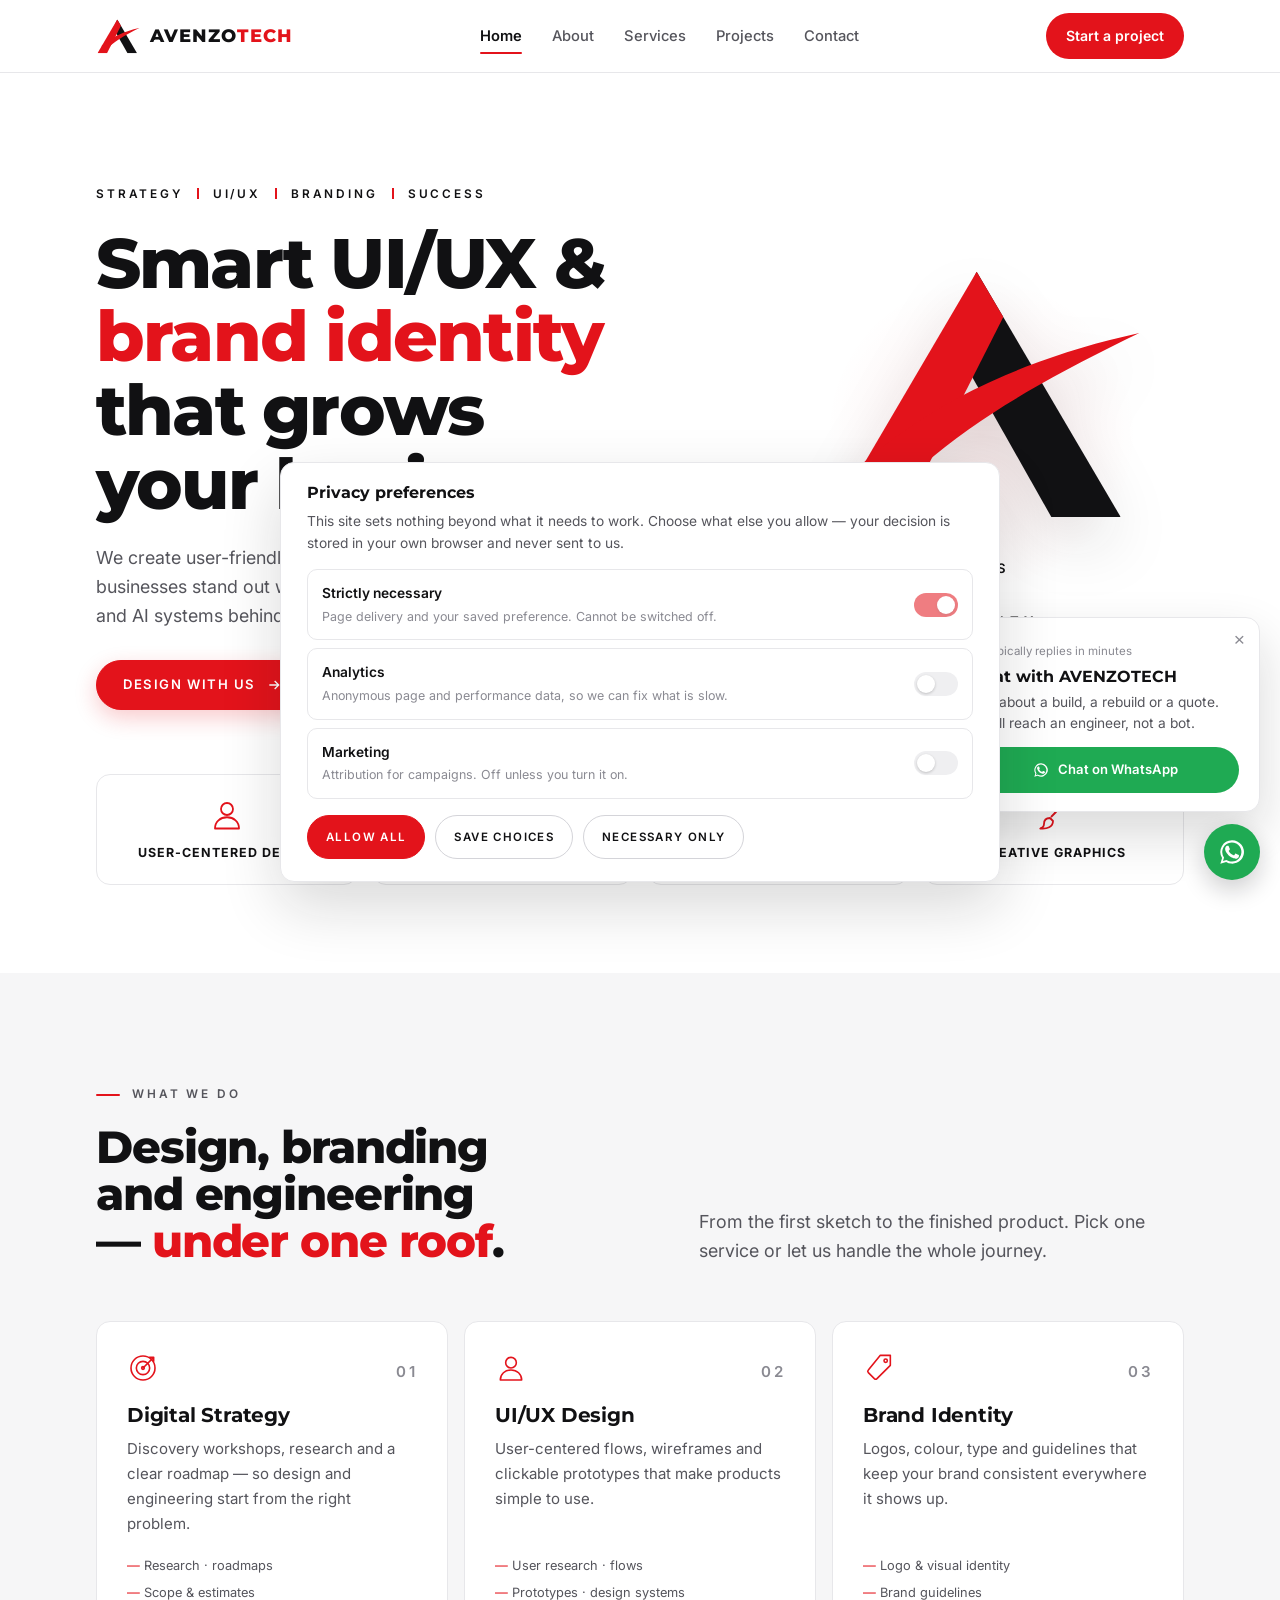
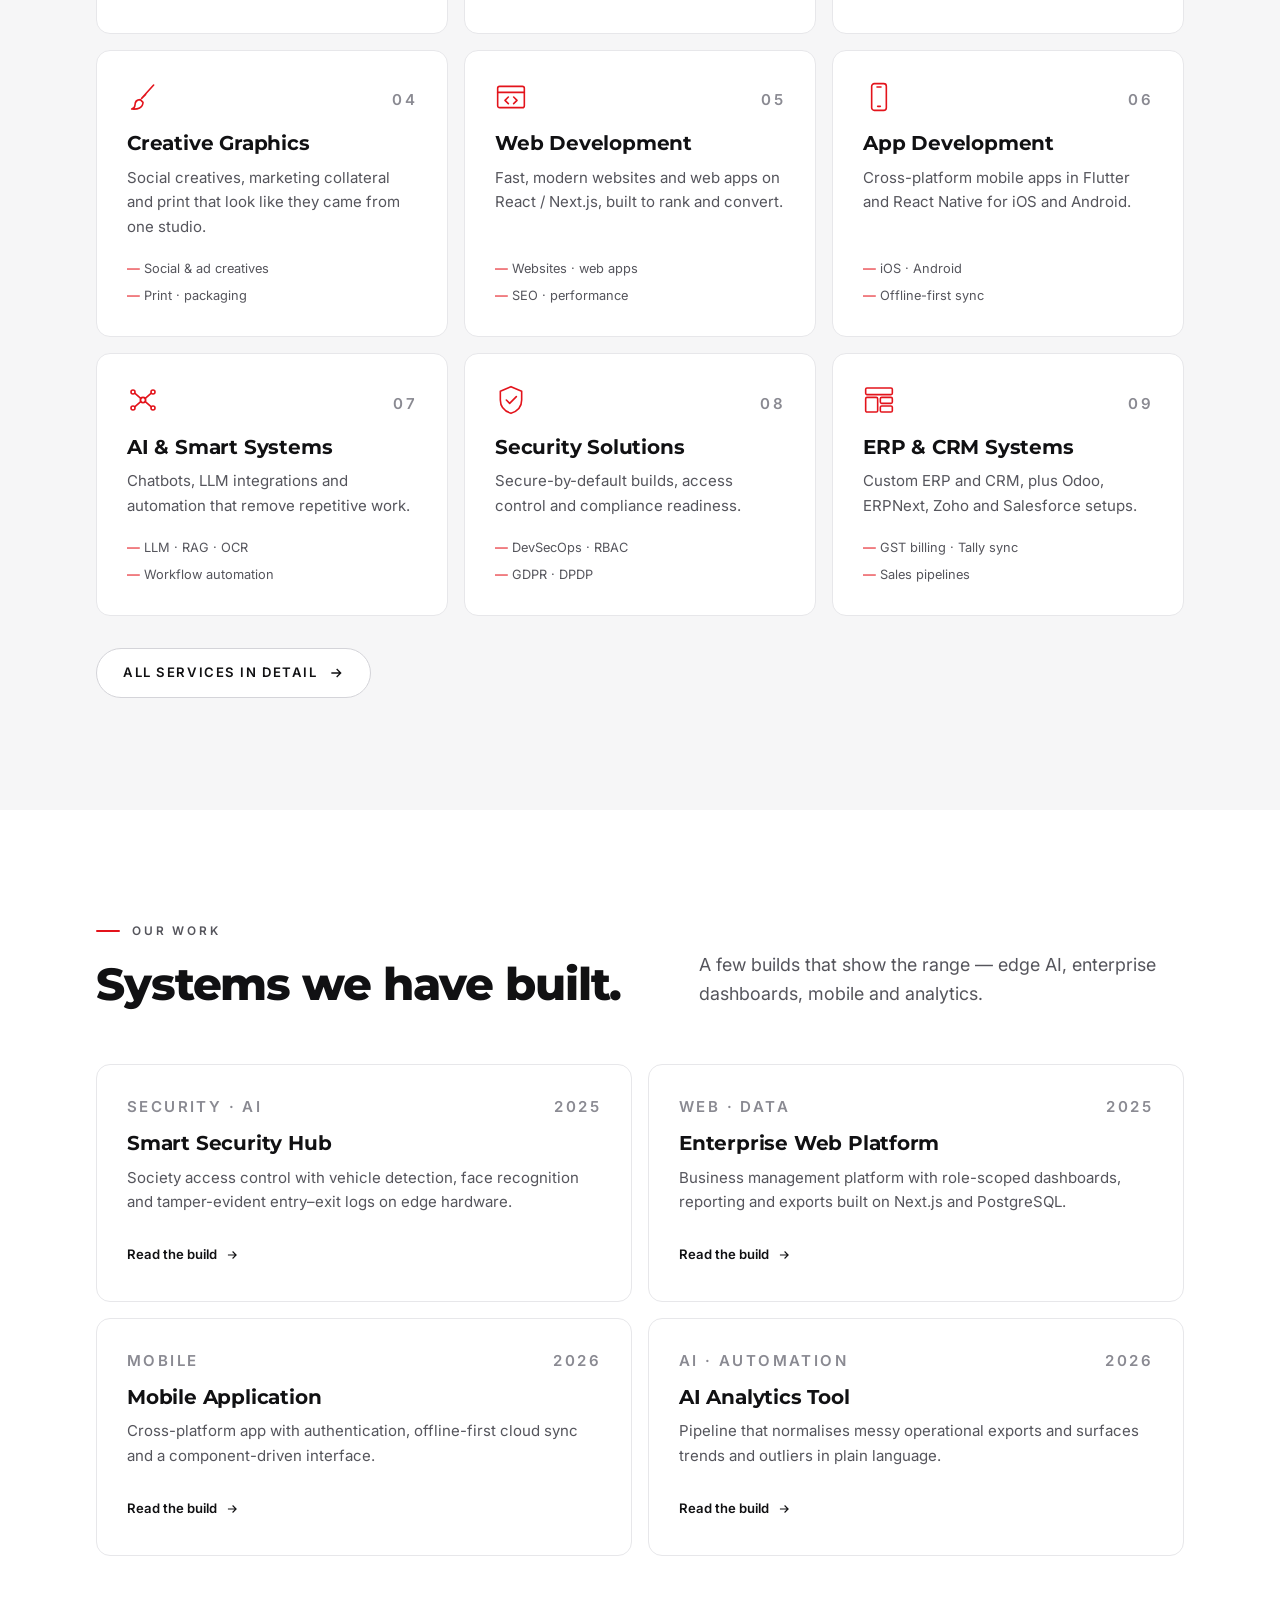
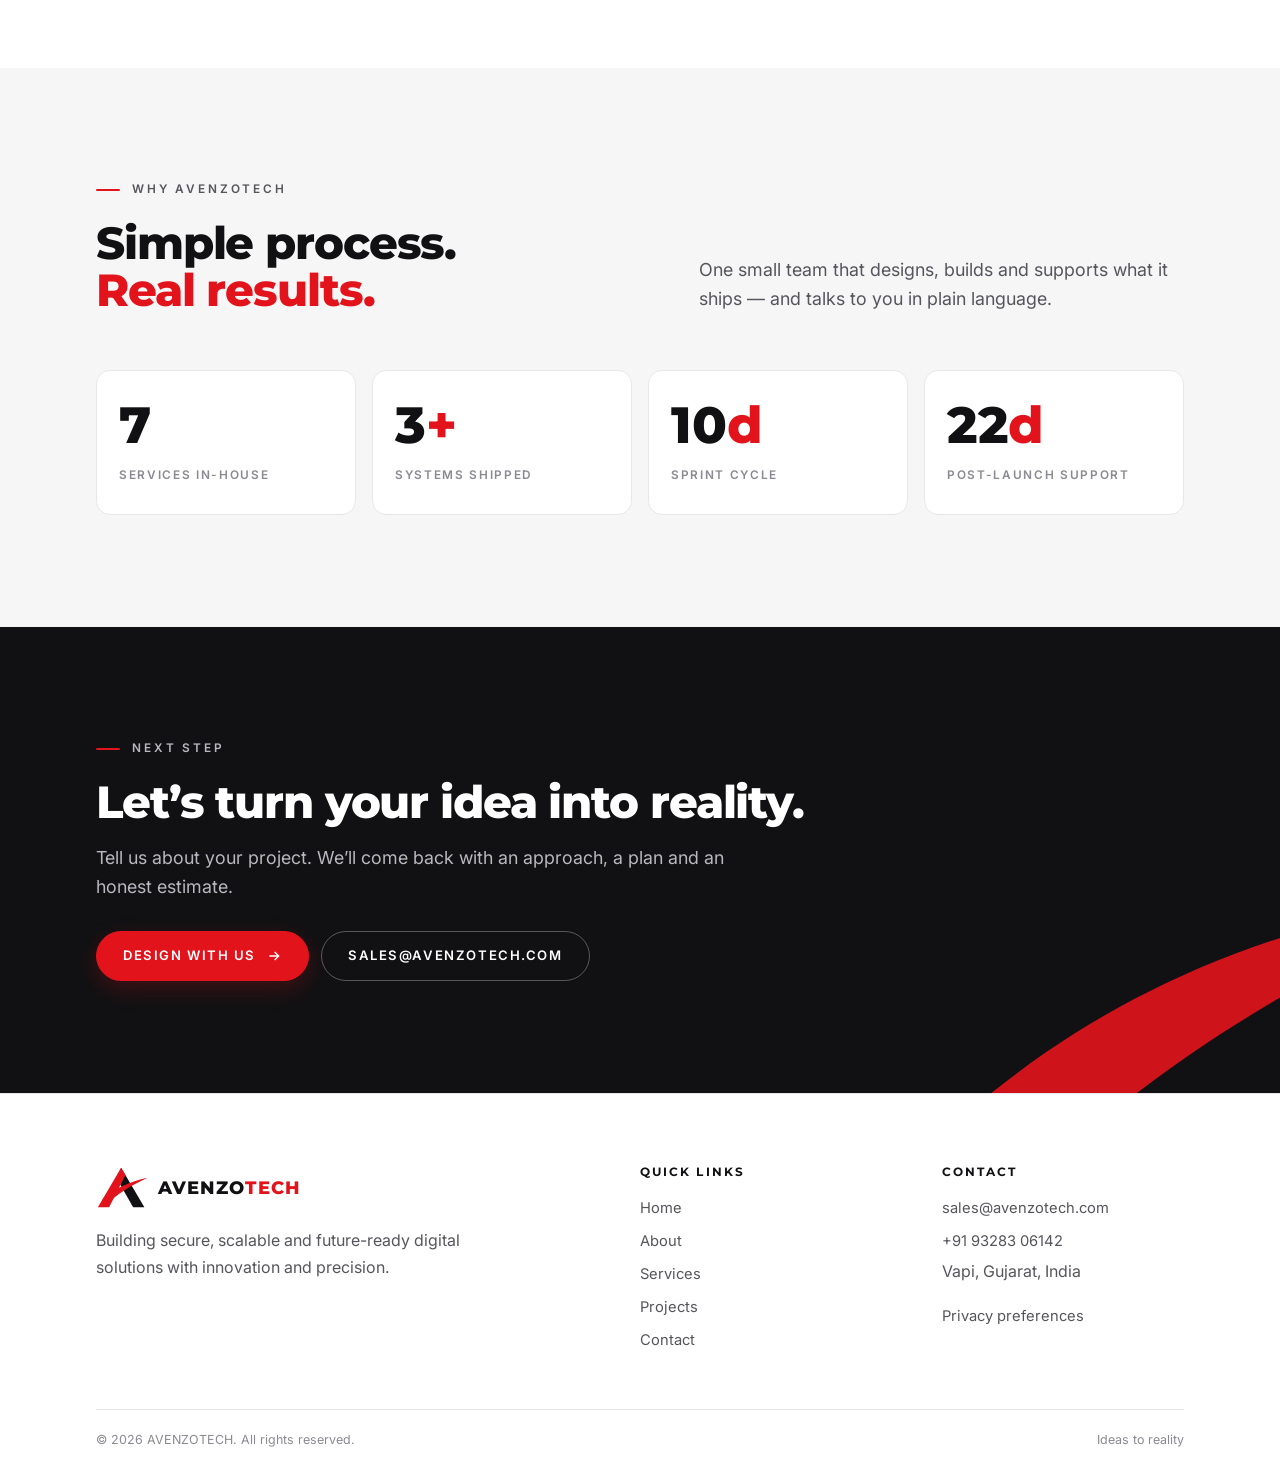
==== commit eed383b6: "Rebrand to light minimalist theme with animated new logo and design services - White/black/red palet" ====
--- a/index.html
+++ b/index.html
@@ -3,39 +3,30 @@
 <head>
 <meta charset="UTF-8" />
 <meta name="viewport" content="width=device-width, initial-scale=1.0" />
-<title>AVENZOTECH — Web, App, AI &amp; Security Engineering</title>
-<meta name="description" content="AVENZOTECH is a digital engineering studio in Vapi, Gujarat building headless web platforms, cross-platform apps, custom ERP and CRM systems, applied AI and secure systems." />
+<title>AVENZOTECH — UI/UX, Branding, Web, App &amp; AI</title>
+<meta name="description" content="AVENZOTECH is a digital studio in Vapi, Gujarat offering strategy, UI/UX design, brand identity, creative graphics, web and app development, AI, security and ERP/CRM systems." />
 <meta name="robots" content="index, follow" />
 <link rel="preconnect" href="https://fonts.googleapis.com" />
 <link rel="preconnect" href="https://fonts.gstatic.com" crossorigin />
-<link href="https://fonts.googleapis.com/css2?family=Archivo:wdth,wght@62..125,400..800&family=IBM+Plex+Mono:wght@400;500&family=IBM+Plex+Sans:wght@400;500;600&display=swap" rel="stylesheet" />
+<link href="https://fonts.googleapis.com/css2?family=Inter:wght@400;500;600;700&family=Montserrat:wght@600;700;800&display=swap" rel="stylesheet" />
 <link rel="icon" href="favicon.ico" sizes="any" />
 <link rel="icon" type="image/svg+xml" href="favicon.svg" />
 <link rel="icon" type="image/png" sizes="32x32" href="favicon-32.png" />
 <link rel="icon" type="image/png" sizes="16x16" href="favicon-16.png" />
 <link rel="apple-touch-icon" href="apple-touch-icon.png" />
 <link rel="manifest" href="site.webmanifest" />
-<meta name="theme-color" content="#09090a" />
+<meta name="theme-color" content="#ffffff" />
 <link rel="stylesheet" href="styles.css" />
+<script>try{if(!sessionStorage.getItem("avenzo.intro")&&!matchMedia("(prefers-reduced-motion: reduce)").matches){document.documentElement.classList.add("has-intro");sessionStorage.setItem("avenzo.intro","1")}}catch(e){}</script>
 </head>
 <body>
+<div class="intro" aria-hidden="true"><div class="intro__in"><svg class="logo" viewBox="0 0 120 100" aria-hidden="true" focusable="false"><path class="logo__r" d="M58 4 L112 96 L86 96 L47 27 Z"/><path class="logo__l" d="M58 4 L68 21 L30 96 L4 96 Z"/><path class="logo__s" d="M14 77 C 42 52, 78 36, 119 27 C 88 42, 58 58, 34 80 Z"/></svg><div class="intro__word">Avenzo<span>tech</span></div><div class="intro__bar"><i></i></div></div></div>
 <a class="skip" href="#main">Skip to content</a>
-<div class="fx" aria-hidden="true">
-  <div class="fx__orb fx__orb--a"></div>
-  <div class="fx__orb fx__orb--b"></div>
-  <div class="fx__grid"></div>
-  <canvas class="fx__dots"></canvas>
-  <div class="fx__scan"></div>
-</div>
-
-<div class="spine" aria-hidden="true"><div class="spine__fill"></div></div>
-<div class="spine__tag" aria-hidden="true">Index</div>
-
 <header class="nav">
   <div class="shell nav__in">
-    <a class="brand" href="index.html">
-      <img class="brand__logo" src="logo.svg" alt="" width="120" height="120" />
-      <span class="brand__mark">Avenzo<span>tech</span></span>
+    <a class="brand" href="index.html" aria-label="AVENZOTECH home">
+      <svg class="logo" viewBox="0 0 120 100" aria-hidden="true" focusable="false"><path class="logo__r" d="M58 4 L112 96 L86 96 L47 27 Z"/><path class="logo__l" d="M58 4 L68 21 L30 96 L4 96 Z"/><path class="logo__s" d="M14 77 C 42 52, 78 36, 119 27 C 88 42, 58 58, 34 80 Z"/></svg>
+      <span class="brand__mark" aria-hidden="true">Avenzo<span>tech</span></span>
     </a>
     <nav class="nav__links" aria-label="Primary">
       <a href="index.html" aria-current="page">Home</a>
@@ -51,235 +42,170 @@
 
 <main id="main">
 
-<section class="hero" data-section="Index">
+<section class="hero">
   <div class="shell">
     <div class="hero__grid">
       <div data-pers>
         <p class="pers" hidden><span class="dot"></span>Tailored for <b data-pers-label>you</b><button type="button">Show default</button></p>
-        <p class="eyebrow"><b>01</b> — Vapi, Gujarat</p>
-        <h1>We build digital experiences that <em>hold up</em>.</h1>
-        <p class="lede" data-pers-lede>AVENZOTECH is a digital engineering studio. We design, build and secure web platforms, mobile apps and AI systems — and we stay on the hook after launch.</p>
-        <div class="btns" style="margin-top:32px">
-          <a class="btn btn--solid" href="contact.html" data-pers-cta>Start a project
-            <svg viewBox="0 0 24 24" fill="none" stroke="currentColor" stroke-width="2"><path d="M5 12h14M13 6l6 6-6 6"/></svg>
-          </a>
-          <a class="btn btn--ghost" href="projects.html">View work</a>
+        <p class="pillars"><span>Strategy</span><span>UI/UX</span><span>Branding</span><span>Success</span></p>
+        <h1>Smart UI/UX &amp; <em>brand identity</em> that grows your business.</h1>
+        <p class="lede" data-pers-lede>We create user-friendly experiences and memorable visuals that help businesses stand out with confidence — then build the websites, apps and AI systems behind them.</p>
+        <div class="btns" style="margin-top:30px">
+          <a class="btn btn--solid" href="contact.html" data-pers-cta>Design with us <svg viewBox="0 0 24 24" fill="none" stroke="currentColor" stroke-width="2"><path d="M5 12h14M13 6l6 6-6 6"/></svg></a>
+          <a class="btn btn--ghost" href="services.html">Our services</a>
         </div>
       </div>
-      <dl class="facts" data-reveal>
-        <div><dt>Disciplines</dt><dd>Web · Apps · ERP/CRM · AI · Security</dd></div>
-        <div><dt>Method</dt><dd>Two-week agile sprints</dd></div>
-        <div><dt>Response time</dt><dd>Within two working days</dd></div>
-      </dl>
-    </div>
-  </div>
-</section>
-
-<div class="marquee" aria-hidden="true">
-  <div class="marquee__track">
-    <span>React</span><span>Next.js</span><span>TypeScript</span><span>Node.js</span><span>Python</span><span>Flutter</span><span>AWS</span><span>Docker</span><span>Kubernetes</span><span>PostgreSQL</span><span>Three.js</span><span>Tailwind</span>
-    <span>React</span><span>Next.js</span><span>TypeScript</span><span>Node.js</span><span>Python</span><span>Flutter</span><span>AWS</span><span>Docker</span><span>Kubernetes</span><span>PostgreSQL</span><span>Three.js</span><span>Tailwind</span>
-  </div>
-</div>
-
-<!-- ABOUT -->
-<section class="band" data-section="About">
+      <div class="hero__mark" aria-hidden="true">
+        <svg class="logo" viewBox="0 0 120 100" aria-hidden="true" focusable="false"><path class="logo__r" d="M58 4 L112 96 L86 96 L47 27 Z"/><path class="logo__l" d="M58 4 L68 21 L30 96 L4 96 Z"/><path class="logo__s" d="M14 77 C 42 52, 78 36, 119 27 C 88 42, 58 58, 34 80 Z"/></svg>
+        <div class="tagline"><p>Ideas<br>to<br>reality</p></div>
+      </div>
+    </div>
+    <div class="tiles">
+      <div class="tile" data-reveal data-delay="0"><svg viewBox="0 0 48 48" fill="none" stroke="currentColor" stroke-width="2.4" stroke-linecap="round" stroke-linejoin="round"><circle cx="24" cy="16" r="8"/><path d="M8 42c0-9 7-15 16-15s16 6 16 15z"/></svg><b>User-centered design</b></div>
+      <div class="tile" data-reveal data-delay="80"><svg viewBox="0 0 48 48" fill="none" stroke="currentColor" stroke-width="2.4" stroke-linecap="round" stroke-linejoin="round"><rect x="5" y="8" width="38" height="26" rx="3"/><path d="M18 42h12M24 34v8"/></svg><b>Modern interfaces</b></div>
+      <div class="tile" data-reveal data-delay="160"><svg viewBox="0 0 48 48" fill="none" stroke="currentColor" stroke-width="2.4" stroke-linecap="round" stroke-linejoin="round"><path d="M26 5h15v15L21 40a3 3 0 0 1-4 0L8 31a3 3 0 0 1 0-4z"/><circle cx="34" cy="13" r="2.5"/></svg><b>Brand consistency</b></div>
+      <div class="tile" data-reveal data-delay="240"><svg viewBox="0 0 48 48" fill="none" stroke="currentColor" stroke-width="2.4" stroke-linecap="round" stroke-linejoin="round"><path d="M40 6 22 26M28 20l-6 6"/><path d="M20 28c-5 0-8 3-8 8 0 3-2 5-5 6 9 1 17-2 17-10z"/></svg><b>Creative graphics</b></div>
+    </div>
+  </div>
+</section>
+
+<!-- SERVICES -->
+<section class="band band--panel" id="services">
   <div class="shell">
     <div class="head" data-reveal>
       <div>
-        <p class="eyebrow">About AVENZOTECH</p>
-        <h2>A small team that writes the code it ships.</h2>
-      </div>
-      <p class="lede">No layers between you and the engineers. You talk to the people making the architecture decisions, and you get the reasoning in plain language.</p>
-    </div>
-
+        <p class="eyebrow">What we do</p>
+        <h2>Design, branding and engineering — <em>under one roof</em>.</h2>
+      </div>
+      <p class="lede">From the first sketch to the finished product. Pick one service or let us handle the whole journey.</p>
+    </div>
     <div class="grid-3">
-      <article class="card" data-reveal>
-        <div class="card__icon"><svg viewBox="0 0 48 48" fill="none" stroke="currentColor" stroke-width="1.6"><circle cx="24" cy="24" r="4"/><circle cx="9" cy="12" r="3"/><circle cx="39" cy="36" r="3"/><path d="M12 14l9 8M27 27l9 7"/></svg></div>
-        <h3>Innovation</h3>
-        <p>Modern architectures chosen for the problem, not for the pitch deck. If a boring solution wins, we recommend the boring solution.</p>
-      </article>
-      <article class="card" data-reveal data-delay="90">
-        <div class="card__icon"><svg viewBox="0 0 48 48" fill="none" stroke="currentColor" stroke-width="1.6"><path d="M24 4l16 7v13c0 11-7 17-16 20-9-3-16-9-16-20V11z"/><path d="M17 24l5 5 10-10"/></svg></div>
-        <h3>Security</h3>
-        <p>Threat modelling, access control and dependency scanning run inside the build pipeline from the first sprint.</p>
-      </article>
-      <article class="card" data-reveal data-delay="180">
-        <div class="card__icon"><svg viewBox="0 0 48 48" fill="none" stroke="currentColor" stroke-width="1.6"><path d="M26 4L10 27h12l-2 17 16-23H24z"/></svg></div>
-        <h3>Performance</h3>
-        <p>Performance budgets are written into the definition of done, then measured on every merge — not audited once at launch.</p>
-      </article>
-    </div>
-  </div>
-</section>
-
-<!-- SERVICES -->
-<section class="band band--panel" data-section="Services">
-  <div class="shell">
-    <div class="head" data-reveal>
-      <div>
-        <p class="eyebrow">Our services</p>
-        <h2>Five disciplines, one delivery team.</h2>
-      </div>
-      <p class="lede">Full breakdown, deliverables and the exact stack behind each one sit on the services page.</p>
-    </div>
-
-    <div class="grid-2">
-      <article class="card" data-reveal>
-        <div class="card__top">
-          <div class="card__icon"><svg viewBox="0 0 48 48" fill="none" stroke="currentColor" stroke-width="1.6"><rect x="4" y="8" width="40" height="32"/><path d="M4 17h40M20 24l-5 5 5 5M28 24l5 5-5 5"/></svg></div>
-          <p class="mono">01</p>
-        </div>
+      <article class="card" data-reveal data-delay="0">
+        <div class="card__top"><div class="card__icon"><svg viewBox="0 0 48 48" fill="none" stroke="currentColor" stroke-width="2.4" stroke-linecap="round" stroke-linejoin="round"><circle cx="24" cy="24" r="18"/><circle cx="24" cy="24" r="10"/><circle cx="24" cy="24" r="2"/><path d="M24 24 40 8M34 8h6v6"/></svg></div><p class="mono">01</p></div>
+        <h3>Digital Strategy</h3>
+        <p>Discovery workshops, research and a clear roadmap — so design and engineering start from the right problem.</p>
+        <ul><li>Research · roadmaps</li><li>Scope &amp; estimates</li></ul>
+      </article>
+      <article class="card" data-reveal data-delay="80">
+        <div class="card__top"><div class="card__icon"><svg viewBox="0 0 48 48" fill="none" stroke="currentColor" stroke-width="2.4" stroke-linecap="round" stroke-linejoin="round"><circle cx="24" cy="16" r="8"/><path d="M8 42c0-9 7-15 16-15s16 6 16 15z"/></svg></div><p class="mono">02</p></div>
+        <h3>UI/UX Design</h3>
+        <p>User-centered flows, wireframes and clickable prototypes that make products simple to use.</p>
+        <ul><li>User research · flows</li><li>Prototypes · design systems</li></ul>
+      </article>
+      <article class="card" data-reveal data-delay="160">
+        <div class="card__top"><div class="card__icon"><svg viewBox="0 0 48 48" fill="none" stroke="currentColor" stroke-width="2.4" stroke-linecap="round" stroke-linejoin="round"><path d="M26 5h15v15L21 40a3 3 0 0 1-4 0L8 31a3 3 0 0 1 0-4z"/><circle cx="34" cy="13" r="2.5"/></svg></div><p class="mono">03</p></div>
+        <h3>Brand Identity</h3>
+        <p>Logos, colour, type and guidelines that keep your brand consistent everywhere it shows up.</p>
+        <ul><li>Logo &amp; visual identity</li><li>Brand guidelines</li></ul>
+      </article>
+      <article class="card" data-reveal data-delay="0">
+        <div class="card__top"><div class="card__icon"><svg viewBox="0 0 48 48" fill="none" stroke="currentColor" stroke-width="2.4" stroke-linecap="round" stroke-linejoin="round"><path d="M40 6 22 26M28 20l-6 6"/><path d="M20 28c-5 0-8 3-8 8 0 3-2 5-5 6 9 1 17-2 17-10z"/></svg></div><p class="mono">04</p></div>
+        <h3>Creative Graphics</h3>
+        <p>Social creatives, marketing collateral and print that look like they came from one studio.</p>
+        <ul><li>Social &amp; ad creatives</li><li>Print · packaging</li></ul>
+      </article>
+      <article class="card" data-reveal data-delay="80">
+        <div class="card__top"><div class="card__icon"><svg viewBox="0 0 48 48" fill="none" stroke="currentColor" stroke-width="2.4" stroke-linecap="round" stroke-linejoin="round"><rect x="4" y="8" width="40" height="32" rx="3"/><path d="M4 17h40M20 24l-5 5 5 5M28 24l5 5-5 5"/></svg></div><p class="mono">05</p></div>
         <h3>Web Development</h3>
-        <p>API-first, headless applications on React / Next.js and Astro islands, tuned for sub-second load times and INP under 200&nbsp;ms.</p>
-        <ul><li>Headless · Islands · PWA</li><li>Core Web Vitals budgets</li></ul>
-      </article>
-
-      <article class="card" data-reveal data-delay="80">
-        <div class="card__top">
-          <div class="card__icon"><svg viewBox="0 0 48 48" fill="none" stroke="currentColor" stroke-width="1.6"><rect x="13" y="4" width="22" height="40"/><path d="M20 9h8M18 28l4-6 4 8 4-5"/></svg></div>
-          <p class="mono">02</p>
-        </div>
+        <p>Fast, modern websites and web apps on React / Next.js, built to rank and convert.</p>
+        <ul><li>Websites · web apps</li><li>SEO · performance</li></ul>
+      </article>
+      <article class="card" data-reveal data-delay="160">
+        <div class="card__top"><div class="card__icon"><svg viewBox="0 0 48 48" fill="none" stroke="currentColor" stroke-width="2.4" stroke-linecap="round" stroke-linejoin="round"><rect x="13" y="4" width="22" height="40" rx="4"/><path d="M21 9h6M22 38h4"/></svg></div><p class="mono">06</p></div>
         <h3>App Development</h3>
-        <p>Cross-platform and native mobile solutions in Flutter and React Native, designed for iOS and Android ecosystems.</p>
-        <ul><li>Offline-first sync</li><li>Automated store releases</li></ul>
-      </article>
-
+        <p>Cross-platform mobile apps in Flutter and React Native for iOS and Android.</p>
+        <ul><li>iOS · Android</li><li>Offline-first sync</li></ul>
+      </article>
+      <article class="card" data-reveal data-delay="0">
+        <div class="card__top"><div class="card__icon"><svg viewBox="0 0 48 48" fill="none" stroke="currentColor" stroke-width="2.4" stroke-linecap="round" stroke-linejoin="round"><circle cx="24" cy="24" r="4"/><circle cx="9" cy="12" r="3"/><circle cx="39" cy="12" r="3"/><circle cx="9" cy="36" r="3"/><circle cx="39" cy="36" r="3"/><path d="M12 14l9 8M12 34l9-8M36 14l-9 8M36 34l-9-8"/></svg></div><p class="mono">07</p></div>
+        <h3>AI &amp; Smart Systems</h3>
+        <p>Chatbots, LLM integrations and automation that remove repetitive work.</p>
+        <ul><li>LLM · RAG · OCR</li><li>Workflow automation</li></ul>
+      </article>
+      <article class="card" data-reveal data-delay="80">
+        <div class="card__top"><div class="card__icon"><svg viewBox="0 0 48 48" fill="none" stroke="currentColor" stroke-width="2.4" stroke-linecap="round" stroke-linejoin="round"><path d="M24 4l16 7v13c0 11-7 17-16 20-9-3-16-9-16-20V11z"/><path d="M17 24l5 5 10-10"/></svg></div><p class="mono">08</p></div>
+        <h3>Security Solutions</h3>
+        <p>Secure-by-default builds, access control and compliance readiness.</p>
+        <ul><li>DevSecOps · RBAC</li><li>GDPR · DPDP</li></ul>
+      </article>
       <article class="card" data-reveal data-delay="160">
-        <div class="card__top">
-          <div class="card__icon"><svg viewBox="0 0 48 48" fill="none" stroke="currentColor" stroke-width="1.6"><circle cx="24" cy="24" r="4"/><circle cx="9" cy="12" r="3"/><circle cx="39" cy="12" r="3"/><circle cx="9" cy="36" r="3"/><circle cx="39" cy="36" r="3"/><path d="M12 14l9 8M12 34l9-8M36 14l-9 8M36 34l-9-8"/></svg></div>
-          <p class="mono">03</p>
-        </div>
-        <h3>AI &amp; Smart Systems</h3>
-        <p>Custom LLM integrations, conversational interfaces and automated decision systems across the OpenAI and Python ecosystems.</p>
-        <ul><li>RAG over private data</li><li>Vision · forecasting · OCR</li></ul>
-      </article>
-
-      <article class="card" data-reveal data-delay="240">
-        <div class="card__top">
-          <div class="card__icon"><svg viewBox="0 0 48 48" fill="none" stroke="currentColor" stroke-width="1.6"><path d="M24 4l16 7v13c0 11-7 17-16 20-9-3-16-9-16-20V11z"/><circle cx="24" cy="21" r="4"/><path d="M24 25v7"/></svg></div>
-          <p class="mono">04</p>
-        </div>
-        <h3>Security Solutions</h3>
-        <p>DevSecOps, zero-trust architecture and privacy-first development — consent controls, retention rules, GDPR / DPDP / SOC 2 readiness.</p>
-        <ul><li>CI-stage scanning</li><li>RBAC · audit logging</li></ul>
-      </article>
-      <article class="card" data-reveal data-delay="320">
-        <div class="card__top">
-          <div class="card__icon"><svg viewBox="0 0 48 48" fill="none" stroke="currentColor" stroke-width="1.6"><rect x="4" y="6" width="40" height="10"/><rect x="4" y="19" width="18" height="23"/><rect x="26" y="19" width="18" height="10"/><rect x="26" y="32" width="18" height="10"/></svg></div>
-          <p class="mono">05</p>
-        </div>
+        <div class="card__top"><div class="card__icon"><svg viewBox="0 0 48 48" fill="none" stroke="currentColor" stroke-width="2.4" stroke-linecap="round" stroke-linejoin="round"><rect x="4" y="6" width="40" height="10" rx="2"/><rect x="4" y="20" width="18" height="22" rx="2"/><rect x="26" y="20" width="18" height="9" rx="2"/><rect x="26" y="33" width="18" height="9" rx="2"/></svg></div><p class="mono">09</p></div>
         <h3>ERP &amp; CRM Systems</h3>
-        <p>Custom ERP and CRM builds, plus Odoo, ERPNext, Zoho and Salesforce implementation — one database instead of six spreadsheets.</p>
-        <ul><li>GST billing · Tally sync</li><li>Pipeline automation</li></ul>
-      </article>
-    </div>
-
+        <p>Custom ERP and CRM, plus Odoo, ERPNext, Zoho and Salesforce setups.</p>
+        <ul><li>GST billing · Tally sync</li><li>Sales pipelines</li></ul>
+      </article>
+    </div>
     <div class="btns" style="margin-top:32px">
-      <a class="btn btn--ghost" href="services.html">All services in detail
-        <svg viewBox="0 0 24 24" fill="none" stroke="currentColor" stroke-width="2"><path d="M5 12h14M13 6l6 6-6 6"/></svg>
-      </a>
+      <a class="btn btn--ghost" href="services.html">All services in detail <svg viewBox="0 0 24 24" fill="none" stroke="currentColor" stroke-width="2"><path d="M5 12h14M13 6l6 6-6 6"/></svg></a>
     </div>
   </div>
 </section>
 
 <!-- WORK -->
-<section class="band" data-section="Work">
+<section class="band">
   <div class="shell">
     <div class="head" data-reveal>
       <div>
         <p class="eyebrow">Our work</p>
         <h2>Systems we have built.</h2>
       </div>
-      <p class="lede">Four builds that show the range — edge AI, enterprise dashboards, mobile and analytics.</p>
-    </div>
-
+      <p class="lede">A few builds that show the range — edge AI, enterprise dashboards, mobile and analytics.</p>
+    </div>
     <div class="grid-2">
-      <article class="card" data-reveal>
+      <article class="card" data-reveal data-delay="0">
         <div class="card__top"><p class="mono">Security · AI</p><p class="mono">2025</p></div>
         <h3>Smart Security Hub</h3>
         <p>Society access control with vehicle detection, face recognition and tamper-evident entry–exit logs on edge hardware.</p>
-        <a class="proof-link" href="projects.html#security-hub">Read the build
-          <svg width="14" height="14" viewBox="0 0 24 24" fill="none" stroke="currentColor" stroke-width="2"><path d="M5 12h14M13 6l6 6-6 6"/></svg></a>
+        <a class="proof-link" href="projects.html#security-hub">Read the build <svg viewBox="0 0 24 24" fill="none" stroke="currentColor" stroke-width="2"><path d="M5 12h14M13 6l6 6-6 6"/></svg></a>
       </article>
       <article class="card" data-reveal data-delay="80">
         <div class="card__top"><p class="mono">Web · Data</p><p class="mono">2025</p></div>
         <h3>Enterprise Web Platform</h3>
         <p>Business management platform with role-scoped dashboards, reporting and exports built on Next.js and PostgreSQL.</p>
-        <a class="proof-link" href="projects.html#enterprise-platform">Read the build
-          <svg width="14" height="14" viewBox="0 0 24 24" fill="none" stroke="currentColor" stroke-width="2"><path d="M5 12h14M13 6l6 6-6 6"/></svg></a>
-      </article>
-      <article class="card" data-reveal data-delay="160">
+        <a class="proof-link" href="projects.html#enterprise-platform">Read the build <svg viewBox="0 0 24 24" fill="none" stroke="currentColor" stroke-width="2"><path d="M5 12h14M13 6l6 6-6 6"/></svg></a>
+      </article>
+      <article class="card" data-reveal data-delay="0">
         <div class="card__top"><p class="mono">Mobile</p><p class="mono">2026</p></div>
         <h3>Mobile Application</h3>
         <p>Cross-platform app with authentication, offline-first cloud sync and a component-driven interface.</p>
-        <a class="proof-link" href="projects.html#mobile-app">Read the build
-          <svg width="14" height="14" viewBox="0 0 24 24" fill="none" stroke="currentColor" stroke-width="2"><path d="M5 12h14M13 6l6 6-6 6"/></svg></a>
-      </article>
-      <article class="card" data-reveal data-delay="240">
+        <a class="proof-link" href="projects.html#mobile-app">Read the build <svg viewBox="0 0 24 24" fill="none" stroke="currentColor" stroke-width="2"><path d="M5 12h14M13 6l6 6-6 6"/></svg></a>
+      </article>
+      <article class="card" data-reveal data-delay="80">
         <div class="card__top"><p class="mono">AI · Automation</p><p class="mono">2026</p></div>
         <h3>AI Analytics Tool</h3>
         <p>Pipeline that normalises messy operational exports and surfaces trends and outliers in plain language.</p>
-        <a class="proof-link" href="projects.html#ai-analytics">Read the build
-          <svg width="14" height="14" viewBox="0 0 24 24" fill="none" stroke="currentColor" stroke-width="2"><path d="M5 12h14M13 6l6 6-6 6"/></svg></a>
-      </article>
-    </div>
-  </div>
-</section>
-
-
-<section class="band" data-section="Performance">
+        <a class="proof-link" href="projects.html#ai-analytics">Read the build <svg viewBox="0 0 24 24" fill="none" stroke="currentColor" stroke-width="2"><path d="M5 12h14M13 6l6 6-6 6"/></svg></a>
+      </article>
+    </div>
+  </div>
+</section>
+
+<!-- WHY -->
+<section class="band band--panel">
   <div class="shell">
     <div class="head" data-reveal>
       <div>
-        <p class="eyebrow">Proof, not claims</p>
-        <h2>This page, measured live.</h2>
-      </div>
-      <p class="lede">Core Web Vitals for the page you are reading, captured in your own browser. If we can't hit our own budgets, you shouldn't trust us with yours.</p>
-    </div>
-    <dl class="vitals" data-vitals data-reveal>
-      <div class="vital" data-vital="lcp"><dt>Largest contentful paint</dt><dd>measuring<small></small></dd><div class="bar"><i></i></div><em>target 2500ms</em></div>
-      <div class="vital" data-vital="inp"><dt>Interaction to next paint</dt><dd>—<small></small></dd><div class="bar"><i></i></div><em>click anything to measure</em></div>
-      <div class="vital" data-vital="cls"><dt>Cumulative layout shift</dt><dd>measuring</dd><div class="bar"><i></i></div><em>target 0.1</em></div>
-      <div class="vital" data-vital="ttfb"><dt>Time to first byte</dt><dd>measuring<small></small></dd><div class="bar"><i></i></div><em>target 800ms</em></div>
-    </dl>
-    <div class="btns" style="margin-top:28px">
-      <a class="btn btn--ghost" href="services.html#architecture">How we hit these numbers
-        <svg viewBox="0 0 24 24" fill="none" stroke="currentColor" stroke-width="2"><path d="M5 12h14M13 6l6 6-6 6"/></svg>
-      </a>
-    </div>
-  </div>
-</section>
-
-<!-- WHY -->
-<section class="band band--panel" data-section="Why us">
-  <div class="shell">
-    <div class="head" data-reveal>
-      <div>
-        <p class="eyebrow">Why AVENZOTECH</p>
-        <h2>Commitments, not adjectives.</h2>
-      </div>
-      <p class="lede">Update these numbers as the studio grows — honest figures build more trust than inflated ones.</p>
-    </div>
-
+        <p class="eyebrow">Why Avenzotech</p>
+        <h2>Simple process. <em>Real results.</em></h2>
+      </div>
+      <p class="lede">One small team that designs, builds and supports what it ships — and talks to you in plain language.</p>
+    </div>
     <div class="stats" data-reveal>
-      <div class="stat"><b><span data-count="4">0</span></b><span>Systems shipped</span></div>
-      <div class="stat"><b><span data-count="4">0</span><i>+</i></b><span>Disciplines in-house</span></div>
+      <div class="stat"><b><span data-count="9">0</span></b><span>Services in-house</span></div>
+      <div class="stat"><b><span data-count="4">0</span><i>+</i></b><span>Systems shipped</span></div>
       <div class="stat"><b><span data-count="14">0</span><i>d</i></b><span>Sprint cycle</span></div>
       <div class="stat"><b><span data-count="30">0</span><i>d</i></b><span>Post-launch support</span></div>
     </div>
   </div>
 </section>
 
-<section class="cta" data-section="Contact">
+<section class="cta">
   <div class="shell">
     <p class="eyebrow">Next step</p>
-    <h2>Let’s build something great.</h2>
-    <p class="lede">Have a project in mind or want to collaborate? Send us the problem and we will come back with an approach, a stack recommendation and an honest estimate.</p>
+    <h2>Let’s turn your idea into reality.</h2>
+    <p class="lede">Tell us about your project. We’ll come back with an approach, a plan and an honest estimate.</p>
     <div class="btns" style="margin-top:30px">
-      <a class="btn btn--solid" href="contact.html">Get in touch
-        <svg viewBox="0 0 24 24" fill="none" stroke="currentColor" stroke-width="2"><path d="M5 12h14M13 6l6 6-6 6"/></svg>
-      </a>
+      <a class="btn btn--solid" href="contact.html">Design with us <svg viewBox="0 0 24 24" fill="none" stroke="currentColor" stroke-width="2"><path d="M5 12h14M13 6l6 6-6 6"/></svg></a>
       <a class="btn btn--ghost" href="mailto:sales@avenzotech.com">sales@avenzotech.com</a>
     </div>
   </div>
@@ -291,9 +217,9 @@
   <div class="shell">
     <div class="foot__grid">
       <div>
-        <a class="brand" href="index.html" style="margin-bottom:18px">
-      <img class="brand__logo" src="logo.svg" alt="" width="120" height="120" />
-      <span class="brand__mark">Avenzo<span>tech</span></span>
+        <a class="brand" href="index.html" aria-label="AVENZOTECH home" style="margin-bottom:18px">
+      <svg class="logo" viewBox="0 0 120 100" aria-hidden="true" focusable="false"><path class="logo__r" d="M58 4 L112 96 L86 96 L47 27 Z"/><path class="logo__l" d="M58 4 L68 21 L30 96 L4 96 Z"/><path class="logo__s" d="M14 77 C 42 52, 78 36, 119 27 C 88 42, 58 58, 34 80 Z"/></svg>
+      <span class="brand__mark" aria-hidden="true">Avenzo<span>tech</span></span>
     </a>
         <p style="max-width:38ch">Building secure, scalable and future-ready digital solutions with innovation and precision.</p>
       </div>
@@ -315,7 +241,7 @@
     </div>
     <div class="foot__bar">
       <span>© <span data-year></span> AVENZOTECH. All rights reserved.</span>
-      <span>WCAG 2.2 AA · Privacy-first</span>
+      <span>Ideas to reality</span>
     </div>
   </div>
 </footer>
--- a/styles.css
+++ b/styles.css
@@ -1,45 +1,42 @@
 /* ============================================================
-   AVENZOTECH — core stylesheet
-   Palette: muted blood red on true black
-   Type: Archivo (display) / IBM Plex Sans (body) / IBM Plex Mono (utility)
+   AVENZOTECH — core stylesheet (v4, light)
+   Palette: white, near-black, signal red
+   Type: Montserrat (display) / Inter (body + labels)
    ============================================================ */
 
 :root {
-  --void: #09090a;
-  --panel: #0f0f12;
-  --panel-2: #141418;
-  --line: rgba(255, 255, 255, 0.08);
-  --line-strong: rgba(255, 255, 255, 0.16);
-
-  --blood: #9b1b1e;
-  --blood-lift: #c0272b;
-  --blood-deep: #5e1012;
-  --blood-wash: rgba(155, 27, 30, 0.12);
-
-  --ink: #ececee;
-  --ash: #8a8a93;
-  --ash-dim: #5c5c65;
-
-  --display: "Archivo", "Helvetica Neue", Arial, sans-serif;
-  --body: "IBM Plex Sans", system-ui, -apple-system, sans-serif;
-  --mono: "IBM Plex Mono", ui-monospace, "SF Mono", monospace;
-
-  --shell: 1240px;
-  --gutter: clamp(20px, 5vw, 64px);
-  --rail: 88px;
+  --bg: #ffffff;
+  --soft: #f6f6f7;
+  --soft-2: #efeff1;
+  --line: #e7e7ea;
+  --line-strong: #d4d4d9;
+
+  --red: #e3131b;
+  --red-dark: #b80f16;
+  --red-wash: rgba(227, 19, 27, 0.07);
+
+  --ink: #111113;
+  --ash: #55555c;
+  --ash-dim: #8a8a92;
+
+  --display: "Montserrat", "Helvetica Neue", Arial, sans-serif;
+  --body: "Inter", system-ui, -apple-system, "Segoe UI", sans-serif;
+  --mono: var(--body);
+
+  --radius: 14px;
+  --shell: 1200px;
+  --gutter: clamp(16px, 5vw, 56px);
 
   --ease: cubic-bezier(0.22, 1, 0.36, 1);
 }
 
-*,
-*::before,
-*::after { box-sizing: border-box; }
+*, *::before, *::after { box-sizing: border-box; }
 
 html { scroll-behavior: smooth; -webkit-text-size-adjust: 100%; }
 
 body {
   margin: 0;
-  background: var(--void);
+  background: var(--bg);
   color: var(--ink);
   font-family: var(--body);
   font-size: 16px;
@@ -51,230 +48,205 @@
 img { max-width: 100%; display: block; }
 a { color: inherit; text-decoration: none; }
 ul { margin: 0; padding: 0; list-style: none; }
-
-::selection { background: var(--blood); color: #fff; }
-
-:focus-visible {
-  outline: 2px solid var(--blood-lift);
-  outline-offset: 3px;
-}
+[hidden] { display: none !important; }
+
+::selection { background: var(--red); color: #fff; }
+:focus-visible { outline: 2px solid var(--red); outline-offset: 3px; border-radius: 4px; }
 
 /* ---------- type ---------- */
 
 h1, h2, h3, h4 {
   font-family: var(--display);
-  font-weight: 700;
-  font-stretch: 112%;
-  line-height: 1.02;
-  letter-spacing: -0.02em;
+  font-weight: 800;
+  line-height: 1.05;
+  letter-spacing: -0.025em;
   margin: 0;
   text-wrap: balance;
 }
-
-h1 { font-size: clamp(2.6rem, 7vw, 5.1rem); }
-h2 { font-size: clamp(2rem, 4.4vw, 3.3rem); }
-h3 { font-size: clamp(1.15rem, 1.9vw, 1.45rem); font-stretch: 105%; letter-spacing: -0.01em; }
-h4 { font-size: 0.95rem; font-stretch: 100%; }
+h1 { font-size: clamp(2.4rem, 6vw, 4.4rem); }
+h2 { font-size: clamp(1.8rem, 3.8vw, 2.8rem); }
+h3 { font-size: clamp(1.1rem, 1.6vw, 1.3rem); font-weight: 700; letter-spacing: -0.01em; }
+h4 { font-size: 0.95rem; font-weight: 700; letter-spacing: 0; }
+
+h1 em, h2 em { font-style: normal; color: var(--red); }
 
 p { margin: 0 0 1rem; color: var(--ash); }
-p.lede {
-  font-size: clamp(1.02rem, 1.5vw, 1.22rem);
-  color: #b6b6bd;
-  max-width: 62ch;
-  line-height: 1.6;
-}
+p.lede { font-size: clamp(1.02rem, 1.4vw, 1.18rem); color: var(--ash); max-width: 60ch; line-height: 1.6; }
 
 .mono {
   font-family: var(--mono);
   font-size: 0.72rem;
-  letter-spacing: 0.18em;
+  font-weight: 600;
+  letter-spacing: 0.16em;
   text-transform: uppercase;
   color: var(--ash-dim);
 }
 
 .eyebrow {
-  font-family: var(--mono);
-  font-size: 0.7rem;
-  letter-spacing: 0.22em;
+  font-size: 0.74rem;
+  font-weight: 600;
+  letter-spacing: 0.24em;
   text-transform: uppercase;
-  color: var(--ash-dim);
+  color: var(--ash);
   display: flex;
   align-items: center;
+  flex-wrap: wrap;
   gap: 12px;
-  margin-bottom: 22px;
-}
-.eyebrow::before {
-  content: "";
-  width: 26px;
-  height: 1px;
-  background: var(--blood);
-}
-.eyebrow b { color: var(--blood-lift); font-weight: 500; }
+  margin-bottom: 20px;
+}
+.eyebrow::before { content: ""; width: 24px; height: 2px; background: var(--red); border-radius: 2px; }
+.eyebrow b { color: var(--red); font-weight: 700; }
+
+/* "STRATEGY | UI/UX | BRANDING | SUCCESS" line */
+.pillars { display: flex; flex-wrap: wrap; gap: 6px 14px; margin: 0 0 22px; font-size: 0.74rem; font-weight: 600; letter-spacing: 0.24em; text-transform: uppercase; color: var(--ink); }
+.pillars span + span::before { content: ""; display: inline-block; width: 2px; height: 0.95em; background: var(--red); margin-right: 14px; vertical-align: -0.12em; }
+@media (max-width: 520px) { .pillars { letter-spacing: 0.12em; gap: 6px 10px; font-size: 0.7rem; } .pillars span + span::before { margin-right: 10px; } }
 
 /* ---------- layout ---------- */
 
-.shell {
-  width: 100%;
-  max-width: var(--shell);
-  margin-inline: auto;
-  padding-inline: var(--gutter);
-}
-
+.shell { width: 100%; max-width: var(--shell); margin-inline: auto; padding-inline: var(--gutter); }
 section { position: relative; }
 
-.band {
-  padding-block: clamp(72px, 10vw, 132px);
-  border-top: 1px solid var(--line);
-}
-.band--flush { border-top: 0; }
-.band--panel { background: var(--panel); }
+.band { padding-block: clamp(64px, 9vw, 112px); }
+.band--flush { padding-top: clamp(24px, 4vw, 48px); }
+.band--panel { background: var(--soft); }
 
 .head {
   display: grid;
   grid-template-columns: minmax(0, 1fr) minmax(0, 0.9fr);
-  gap: clamp(24px, 5vw, 72px);
+  gap: clamp(20px, 5vw, 64px);
   align-items: end;
-  margin-bottom: clamp(40px, 6vw, 72px);
-}
+  margin-bottom: clamp(36px, 5vw, 56px);
+}
+.head p.lede { margin: 0; }
 @media (max-width: 860px) { .head { grid-template-columns: 1fr; align-items: start; } }
-
-/* ---------- index spine (signature) ---------- */
-
-.spine {
-  position: fixed;
-  left: 34px;
-  top: 0;
-  bottom: 0;
-  width: 1px;
-  background: var(--line);
-  z-index: 40;
-  pointer-events: none;
-}
-.spine__fill {
-  position: absolute;
-  inset: 0 auto auto 0;
-  width: 1px;
-  height: 0;
-  background: linear-gradient(180deg, var(--blood-deep), var(--blood-lift));
-}
-.spine__tag {
-  position: fixed;
-  left: 34px;
-  bottom: 46px;
-  transform-origin: left bottom;
-  transform: rotate(-90deg) translateX(0);
-  font-family: var(--mono);
-  font-size: 0.64rem;
-  letter-spacing: 0.3em;
-  text-transform: uppercase;
-  color: var(--ash-dim);
-  z-index: 40;
-  pointer-events: none;
-  white-space: nowrap;
-}
-@media (max-width: 1100px) { .spine, .spine__tag { display: none; } }
 
 /* ---------- nav ---------- */
 
 .nav {
   position: sticky;
   top: 0;
-  z-index: 60;
-  background: rgba(9, 9, 10, 0.72);
-  backdrop-filter: blur(14px);
-  -webkit-backdrop-filter: blur(14px);
+  z-index: 50;
+  background: rgba(255, 255, 255, 0.86);
+  -webkit-backdrop-filter: saturate(160%) blur(12px);
+  backdrop-filter: saturate(160%) blur(12px);
   border-bottom: 1px solid var(--line);
 }
-.nav__in {
-  display: flex;
-  align-items: center;
-  justify-content: space-between;
-  gap: 24px;
-  height: 68px;
-}
-.brand { display: flex; align-items: center; gap: 10px; }
-.brand img { height: 26px; width: auto; }
-.brand__mark {
-  font-family: var(--display);
-  font-weight: 700;
-  font-stretch: 118%;
-  letter-spacing: 0.02em;
-  font-size: 1.05rem;
-}
-.brand__mark span { color: var(--blood-lift); }
-
-.nav__links { display: flex; align-items: center; gap: 4px; }
+.nav__in { display: flex; align-items: center; justify-content: space-between; gap: 20px; height: 72px; }
+.nav__links { display: flex; align-items: center; gap: 2px; }
 .nav__links a {
-  font-family: var(--mono);
-  font-size: 0.72rem;
-  letter-spacing: 0.14em;
-  text-transform: uppercase;
+  position: relative;
+  padding: 10px 14px;
+  font-size: 0.92rem;
+  font-weight: 500;
   color: var(--ash);
-  padding: 9px 14px;
-  border-radius: 2px;
-  transition: color 0.25s var(--ease), background 0.25s var(--ease);
-}
-.nav__links a:hover { color: var(--ink); background: rgba(255, 255, 255, 0.04); }
-.nav__links a[aria-current="page"] { color: var(--ink); }
+  border-radius: 999px;
+  transition: color 0.2s, background 0.2s;
+}
+.nav__links a:hover { color: var(--ink); }
+.nav__links a[aria-current="page"] { color: var(--ink); font-weight: 600; }
 .nav__links a[aria-current="page"]::after {
-  content: "";
-  display: block;
-  height: 1px;
-  margin-top: 6px;
-  background: var(--blood-lift);
-}
-
+  content: ""; position: absolute; left: 14px; right: 14px; bottom: 4px; height: 2px; background: var(--red); border-radius: 2px;
+}
 .nav__cta {
-  font-family: var(--mono);
-  font-size: 0.7rem;
-  letter-spacing: 0.14em;
-  text-transform: uppercase;
-  padding: 10px 18px;
-  border: 1px solid var(--line-strong);
-  color: var(--ink);
-  transition: border-color 0.25s var(--ease), background 0.25s var(--ease);
-}
-.nav__cta:hover { border-color: var(--blood); background: var(--blood-wash); }
-
-.burger {
-  display: none;
-  background: none;
-  border: 1px solid var(--line-strong);
-  color: var(--ink);
-  width: 42px;
-  height: 38px;
-  cursor: pointer;
-  padding: 0;
-}
-.burger span {
-  display: block;
-  width: 16px;
-  height: 1px;
-  margin: 4px auto;
-  background: currentColor;
-  transition: transform 0.3s var(--ease), opacity 0.2s;
-}
+  padding: 11px 20px;
+  border-radius: 999px;
+  background: var(--red);
+  color: #fff;
+  font-size: 0.88rem;
+  font-weight: 600;
+  transition: background 0.2s, transform 0.2s var(--ease);
+}
+.nav__cta:hover { background: var(--red-dark); transform: translateY(-1px); }
+
+.burger { display: none; width: 44px; height: 44px; background: none; border: 0; cursor: pointer; padding: 0; position: relative; }
+.burger span { position: absolute; left: 12px; right: 12px; height: 2px; background: var(--ink); border-radius: 2px; transition: transform 0.3s var(--ease), opacity 0.2s; }
+.burger span:nth-child(1) { top: 16px; }
+.burger span:nth-child(2) { top: 21px; }
+.burger span:nth-child(3) { top: 26px; }
 .nav.is-open .burger span:nth-child(1) { transform: translateY(5px) rotate(45deg); }
 .nav.is-open .burger span:nth-child(2) { opacity: 0; }
 .nav.is-open .burger span:nth-child(3) { transform: translateY(-5px) rotate(-45deg); }
 
 @media (max-width: 900px) {
   .burger { display: block; }
+  .nav__cta { display: none; }
   .nav__links {
     position: absolute;
-    inset: 68px 0 auto;
+    top: 72px; left: 0; right: 0;
     flex-direction: column;
     align-items: stretch;
     gap: 0;
-    background: var(--panel);
+    padding: 8px var(--gutter) 20px;
+    background: #fff;
     border-bottom: 1px solid var(--line);
-    padding: 8px var(--gutter) 20px;
-    display: none;
+    box-shadow: 0 18px 30px rgba(0, 0, 0, 0.06);
+    transform: translateY(-8px);
+    opacity: 0;
+    pointer-events: none;
+    transition: opacity 0.25s, transform 0.3s var(--ease);
   }
-  .nav.is-open .nav__links { display: flex; }
-  .nav__links a { padding: 14px 0; border-bottom: 1px solid var(--line); font-size: 0.8rem; }
-  .nav__cta { display: none; }
-}
+  .nav.is-open .nav__links { opacity: 1; transform: none; pointer-events: auto; }
+  .nav__links a { padding: 14px 4px; border-radius: 0; border-bottom: 1px solid var(--line); font-size: 1rem; }
+  .nav__links a[aria-current="page"]::after { left: auto; right: 4px; top: 50%; bottom: auto; width: 6px; height: 6px; border-radius: 50%; }
+}
+
+/* ---------- brand + animated logo ---------- */
+
+.brand { display: inline-flex; align-items: center; gap: 10px; }
+.logo { display: block; width: 44px; height: auto; flex: none; overflow: visible; }
+.logo__l { fill: var(--red); }
+.logo__r { fill: var(--ink); }
+.logo__s { fill: var(--red); }
+.brand__mark {
+  display: block;
+  font-family: var(--display);
+  font-weight: 800;
+  font-size: 1.12rem;
+  letter-spacing: 0.06em;
+  line-height: 1;
+  text-transform: uppercase;
+  color: var(--ink);
+}
+.brand__mark span { color: var(--red); }
+.foot .logo { width: 52px; }
+
+/* build-in: left leg rises, right leg drops, swoosh sweeps across */
+.logo__l { animation: av-rise 0.7s var(--ease) both; }
+.logo__r { animation: av-drop 0.7s var(--ease) 0.15s both; }
+.logo__s { animation: av-sweep 0.75s var(--ease) 0.45s both; }
+.brand__mark { animation: av-fade 0.8s var(--ease) 0.55s both; }
+.brand:hover .logo__s { animation: av-sweep-2 0.75s var(--ease) both; }
+.brand:hover .logo { transform: translateY(-1px); }
+.logo { transition: transform 0.4s var(--ease); }
+
+@keyframes av-rise   { from { clip-path: inset(100% 0 0 0); } to { clip-path: inset(0 0 0 0); } }
+@keyframes av-drop   { from { clip-path: inset(0 0 100% 0); } to { clip-path: inset(0 0 0 0); } }
+@keyframes av-sweep  { from { clip-path: inset(0 100% 0 0); } to { clip-path: inset(0 0 0 0); } }
+@keyframes av-sweep-2 { from { clip-path: inset(0 100% 0 0); } to { clip-path: inset(0 0 0 0); } }
+@keyframes av-fade   { from { opacity: 0; transform: translateX(-6px); } to { opacity: 1; transform: none; } }
+
+/* ---------- intro splash (first visit per session) ---------- */
+
+.intro { display: none; }
+.has-intro .intro {
+  position: fixed; inset: 0; z-index: 200;
+  display: grid; place-items: center;
+  background: #fff;
+  animation: intro-out 0.6s var(--ease) 1.9s forwards;
+}
+.has-intro .intro .logo { width: clamp(96px, 16vw, 140px); }
+.intro__in { display: grid; justify-items: center; gap: 18px; }
+.intro__word {
+  font-family: var(--display); font-weight: 800; letter-spacing: 0.32em; text-transform: uppercase;
+  font-size: clamp(1rem, 2.4vw, 1.35rem); padding-left: 0.32em; color: var(--ink);
+  animation: av-fade 0.8s var(--ease) 0.9s both;
+}
+.intro__word span { color: var(--red); }
+.intro__bar { width: 120px; height: 2px; background: var(--line); border-radius: 2px; overflow: hidden; }
+.intro__bar i { display: block; height: 100%; background: var(--red); transform-origin: left; animation: intro-bar 1.7s var(--ease) both; }
+@keyframes intro-bar { from { transform: scaleX(0); } to { transform: scaleX(1); } }
+@keyframes intro-out { to { opacity: 0; visibility: hidden; transform: translateY(-12px); } }
 
 /* ---------- buttons ---------- */
 
@@ -282,910 +254,403 @@
   display: inline-flex;
   align-items: center;
   gap: 10px;
-  font-family: var(--mono);
-  font-size: 0.74rem;
-  letter-spacing: 0.16em;
-  text-transform: uppercase;
-  padding: 15px 26px;
-  border: 1px solid transparent;
-  cursor: pointer;
-  transition: background 0.3s var(--ease), border-color 0.3s var(--ease), color 0.3s var(--ease), transform 0.3s var(--ease);
-}
-.btn svg { width: 14px; height: 14px; flex: none; transition: transform 0.3s var(--ease); }
-.btn:hover svg { transform: translateX(4px); }
-.btn--solid { background: var(--blood); color: #fff; }
-.btn--solid:hover { background: var(--blood-lift); }
-.btn--ghost { border-color: var(--line-strong); color: var(--ink); }
-.btn--ghost:hover { border-color: var(--blood); background: var(--blood-wash); }
-
-.btns { display: flex; flex-wrap: wrap; gap: 14px; }
-
-/* ---------- hero ---------- */
-
-.hero {
-  position: relative;
-  padding-block: clamp(84px, 13vw, 168px) clamp(56px, 8vw, 104px);
-  overflow: hidden;
-}
-.hero::before {
-  content: "";
-  position: absolute;
-  top: -30%;
-  right: -12%;
-  width: 62vw;
-  height: 62vw;
-  max-width: 820px;
-  max-height: 820px;
-  background: radial-gradient(circle, rgba(155, 27, 30, 0.20), transparent 62%);
-  filter: blur(30px);
-  pointer-events: none;
-}
-.hero::after {
-  content: "";
-  position: absolute;
-  inset: 0;
-  background-image: linear-gradient(var(--line) 1px, transparent 1px),
-                    linear-gradient(90deg, var(--line) 1px, transparent 1px);
-  background-size: 88px 88px;
-  mask-image: radial-gradient(circle at 60% 40%, #000, transparent 72%);
-  -webkit-mask-image: radial-gradient(circle at 60% 40%, #000, transparent 72%);
-  opacity: 0.5;
-  pointer-events: none;
-}
-.hero .shell { position: relative; z-index: 2; }
-.hero h1 { margin-bottom: 26px; }
-.hero h1 em {
-  font-style: normal;
-  color: transparent;
-  -webkit-text-stroke: 1px var(--blood-lift);
-}
-.hero__grid {
-  display: grid;
-  grid-template-columns: minmax(0, 1.35fr) minmax(0, 1fr);
-  gap: clamp(30px, 6vw, 76px);
-  align-items: end;
-}
-@media (max-width: 900px) { .hero__grid { grid-template-columns: 1fr; } }
-
-.facts { display: grid; gap: 1px; background: var(--line); border: 1px solid var(--line); }
-.facts div { background: var(--void); padding: 18px 20px; }
-.facts dt { font-family: var(--mono); font-size: 0.66rem; letter-spacing: 0.2em; text-transform: uppercase; color: var(--ash-dim); }
-.facts dd {
-  margin: 6px 0 0;
-  font-family: var(--display);
-  font-stretch: 108%;
+  min-height: 48px;
+  padding: 13px 26px;
+  border: 1.5px solid transparent;
+  border-radius: 999px;
+  background: transparent;
+  color: var(--ink);
+  font-family: var(--body);
+  font-size: 0.82rem;
   font-weight: 600;
-  font-size: 1.02rem;
-}
-
-.marker {
-  font-family: var(--mono);
-  font-size: 0.66rem;
-  letter-spacing: 0.2em;
-  color: var(--blood-lift);
-}
-
-/* ---------- capability cards ---------- */
-
-.caps { display: grid; gap: 1px; background: var(--line); border-block: 1px solid var(--line); }
-.cap {
-  background: var(--void);
-  padding: clamp(28px, 3.6vw, 44px);
-  display: grid;
-  grid-template-columns: 54px minmax(0, 1.15fr) minmax(0, 1fr);
-  gap: clamp(20px, 3vw, 44px);
-  align-items: start;
-  transition: background 0.4s var(--ease);
-  position: relative;
-}
-.cap::after {
-  content: "";
-  position: absolute;
-  left: 0; top: 0; bottom: 0;
-  width: 2px;
-  background: var(--blood);
-  transform: scaleY(0);
-  transform-origin: top;
-  transition: transform 0.45s var(--ease);
-}
-.cap:hover { background: var(--panel); }
-.cap:hover::after { transform: scaleY(1); }
-@media (max-width: 860px) {
-  .cap { grid-template-columns: 1fr; gap: 18px; }
-}
-
-.cap__icon { color: var(--blood-lift); }
-.cap__icon svg { width: 40px; height: 40px; }
-.cap__num { font-family: var(--mono); font-size: 0.66rem; color: var(--ash-dim); margin-top: 10px; letter-spacing: 0.18em; }
-.cap h3 { margin-bottom: 12px; }
-.cap p { margin-bottom: 18px; }
-
-.tags { display: flex; flex-wrap: wrap; gap: 7px; }
-.tags span {
-  font-family: var(--mono);
-  font-size: 0.63rem;
-  letter-spacing: 0.1em;
-  text-transform: uppercase;
-  color: var(--ash);
-  border: 1px solid var(--line);
-  padding: 5px 9px;
-}
-
-.deliver { display: grid; gap: 9px; margin-bottom: 20px; }
-.deliver li {
-  display: grid;
-  grid-template-columns: 16px 1fr;
-  gap: 10px;
-  font-size: 0.9rem;
-  color: var(--ash);
-  align-items: baseline;
-}
-.deliver li::before {
-  content: "";
-  width: 6px;
-  height: 6px;
-  border: 1px solid var(--blood);
-  transform: rotate(45deg);
-  translate: 4px 0;
-}
-
-.proof-link {
-  display: inline-flex;
-  align-items: center;
-  gap: 9px;
-  font-family: var(--mono);
-  font-size: 0.68rem;
   letter-spacing: 0.12em;
   text-transform: uppercase;
-  color: var(--ink);
-  border-bottom: 1px solid var(--blood);
-  padding-bottom: 5px;
-  transition: gap 0.3s var(--ease), color 0.3s var(--ease);
-}
-.proof-link:hover { gap: 15px; color: var(--blood-lift); }
+  cursor: pointer;
+  -webkit-appearance: none;
+  appearance: none;
+  transition: background 0.2s, color 0.2s, border-color 0.2s, transform 0.2s var(--ease), box-shadow 0.25s;
+}
+.btn svg { width: 16px; height: 16px; flex: none; transition: transform 0.3s var(--ease); }
+.btn:hover svg { transform: translateX(4px); }
+.btn:active { transform: translateY(1px) scale(0.99); }
+.btn--solid { background: var(--red); color: #fff; border-color: var(--red); box-shadow: 0 8px 22px rgba(227, 19, 27, 0.22); }
+.btn--solid:hover { background: var(--red-dark); border-color: var(--red-dark); color: #fff; }
+.btn--ghost { background: #fff; color: var(--ink); border-color: var(--line-strong); }
+.btn--ghost:hover { border-color: var(--ink); color: var(--ink); }
+.btns { display: flex; flex-wrap: wrap; gap: 12px; }
+
+/* ---------- hero ---------- */
+
+.hero { padding-block: clamp(56px, 9vw, 112px) clamp(48px, 7vw, 88px); overflow: hidden; }
+.hero h1 { margin-bottom: 22px; }
+.hero__grid { display: grid; grid-template-columns: minmax(0, 1.2fr) minmax(0, 0.8fr); gap: clamp(32px, 6vw, 80px); align-items: center; }
+@media (max-width: 900px) { .hero__grid { grid-template-columns: 1fr; } }
+
+/* big animated mark on the home hero */
+.hero__mark { position: relative; display: grid; justify-items: center; gap: 28px; }
+.hero__mark .logo { width: min(100%, 320px); filter: drop-shadow(0 24px 30px rgba(17, 17, 19, 0.12)); }
+.hero__mark .logo__l { animation-duration: 1s; animation-delay: 0.2s; }
+.hero__mark .logo__r { animation-duration: 1s; animation-delay: 0.45s; }
+.hero__mark .logo__s { animation: av-sweep 1s var(--ease) 0.9s both, swoosh-float 5s ease-in-out 2s infinite; transform-box: fill-box; transform-origin: left center; }
+@keyframes swoosh-float { 0%, 100% { transform: rotate(0deg); } 50% { transform: rotate(-3deg) translateY(-2px); } }
+.hero__mark::before {
+  content: ""; position: absolute; width: 78%; aspect-ratio: 1; top: 4%; border-radius: 50%;
+  background: radial-gradient(circle, var(--red-wash), transparent 70%);
+  z-index: -1;
+}
+.tagline { display: flex; gap: 18px; align-items: stretch; }
+.tagline::before { content: ""; width: 2px; background: var(--red); border-radius: 2px; }
+.tagline p { margin: 0; font-size: 0.82rem; font-weight: 600; letter-spacing: 0.4em; line-height: 2; text-transform: uppercase; color: var(--ink); }
+@media (max-width: 900px) { .hero__mark { order: -1; } .hero__mark .logo { width: 180px; } .tagline { display: none; } }
+
+.facts { display: grid; gap: 0; border: 1px solid var(--line); border-radius: var(--radius); overflow: hidden; background: #fff; }
+.facts div { padding: 18px 22px; border-bottom: 1px solid var(--line); }
+.facts div:last-child { border-bottom: 0; }
+.facts dt { font-size: 0.68rem; font-weight: 600; letter-spacing: 0.18em; text-transform: uppercase; color: var(--ash-dim); }
+.facts dd { margin: 6px 0 0; font-weight: 600; color: var(--ink); }
+
+/* ---------- feature tiles (hero) ---------- */
+
+.tiles { display: grid; grid-template-columns: repeat(4, 1fr); gap: 14px; margin-top: clamp(40px, 6vw, 64px); }
+@media (max-width: 900px) { .tiles { grid-template-columns: repeat(2, 1fr); } }
+.tile {
+  border: 1px solid var(--line);
+  border-radius: var(--radius);
+  padding: 22px 18px;
+  text-align: center;
+  background: #fff;
+  transition: border-color 0.25s, transform 0.3s var(--ease), box-shadow 0.3s;
+}
+.tile:hover { border-color: var(--red); transform: translateY(-3px); box-shadow: 0 14px 30px rgba(17, 17, 19, 0.06); }
+.tile svg { width: 36px; height: 36px; color: var(--red); margin: 0 auto 12px; display: block; }
+.tile b { display: block; font-size: 0.78rem; font-weight: 700; letter-spacing: 0.08em; text-transform: uppercase; line-height: 1.35; }
+
+/* ---------- service list (services page) ---------- */
+
+.caps { display: grid; gap: 16px; }
+.cap {
+  display: grid;
+  grid-template-columns: 90px minmax(0, 1fr) minmax(0, 0.55fr);
+  gap: clamp(20px, 4vw, 48px);
+  padding: clamp(24px, 3.5vw, 40px);
+  border: 1px solid var(--line);
+  border-radius: var(--radius);
+  background: #fff;
+  transition: border-color 0.3s, box-shadow 0.3s;
+}
+.cap:hover { border-color: var(--line-strong); box-shadow: 0 18px 40px rgba(17, 17, 19, 0.05); }
+@media (max-width: 860px) { .cap { grid-template-columns: 1fr; } }
+.cap__icon { color: var(--red); }
+.cap__icon svg { width: 44px; height: 44px; }
+.cap__num { font-size: 0.72rem; font-weight: 700; letter-spacing: 0.16em; color: var(--ash-dim); margin: 12px 0 0; }
+.cap h3 { margin-bottom: 12px; font-size: clamp(1.25rem, 2vw, 1.55rem); }
+.cap p { margin-bottom: 18px; }
+.cap__icon svg path, .cap__icon svg rect, .cap__icon svg circle { stroke-dasharray: 220; stroke-dashoffset: 0; }
+.cap:hover .cap__icon svg path, .cap:hover .cap__icon svg rect, .cap:hover .cap__icon svg circle { animation: trace 1.1s var(--ease) forwards; }
+@keyframes trace { from { stroke-dashoffset: 220; } to { stroke-dashoffset: 0; } }
+
+.tags { display: flex; flex-wrap: wrap; gap: 8px; align-content: flex-start; }
+.tags span {
+  font-size: 0.72rem;
+  font-weight: 500;
+  color: var(--ash);
+  background: var(--soft);
+  border-radius: 999px;
+  padding: 6px 12px;
+  transition: color 0.2s, background 0.2s;
+}
+.tags span:hover { color: var(--red); background: var(--red-wash); }
+
+.deliver { display: grid; gap: 8px; margin-bottom: 4px; }
+.deliver li { position: relative; padding-left: 20px; font-size: 0.94rem; color: var(--ink); }
+.deliver li::before { content: ""; position: absolute; left: 0; top: 0.62em; width: 8px; height: 2px; background: var(--red); }
+
+.proof-link { display: inline-flex; align-items: center; gap: 8px; margin-top: auto; padding-top: 12px; font-size: 0.82rem; font-weight: 600; color: var(--ink); transition: gap 0.25s var(--ease), color 0.2s; }
+.proof-link:hover { gap: 12px; color: var(--red); }
+.proof-link svg { width: 14px; height: 14px; flex: none; }
 
 /* ---------- marquee ---------- */
 
-.marquee {
-  border-block: 1px solid var(--line);
-  padding-block: 20px;
-  overflow: hidden;
-  background: var(--void);
-  mask-image: linear-gradient(90deg, transparent, #000 8%, #000 92%, transparent);
-  -webkit-mask-image: linear-gradient(90deg, transparent, #000 8%, #000 92%, transparent);
-}
-.marquee__track {
-  display: flex;
-  width: max-content;
-  gap: 46px;
-  animation: slide 38s linear infinite;
-}
+.marquee { overflow: hidden; border-block: 1px solid var(--line); padding-block: 18px; mask-image: linear-gradient(90deg, transparent, #000 8%, #000 92%, transparent); -webkit-mask-image: linear-gradient(90deg, transparent, #000 8%, #000 92%, transparent); }
+.marquee__track { display: flex; width: max-content; animation: slide 40s linear infinite; }
 .marquee:hover .marquee__track { animation-play-state: paused; }
-.marquee__track span {
-  font-family: var(--display);
-  font-stretch: 112%;
-  font-weight: 600;
-  font-size: 1.1rem;
-  color: var(--ash-dim);
-  display: flex;
-  align-items: center;
-  gap: 46px;
-  white-space: nowrap;
-  transition: color 0.3s;
-}
-.marquee__track span::after {
-  content: "";
-  width: 5px;
-  height: 5px;
-  background: var(--blood);
-  transform: rotate(45deg);
-}
-.marquee__track span:hover { color: var(--ink); }
+.marquee__track span { display: inline-flex; align-items: center; gap: 28px; padding-right: 28px; font-family: var(--display); font-weight: 700; font-size: 1.05rem; color: var(--ash-dim); white-space: nowrap; }
+.marquee__track span::after { content: ""; width: 6px; height: 6px; background: var(--red); border-radius: 50%; }
 @keyframes slide { to { transform: translateX(-50%); } }
 
-/* ---------- stack grid ---------- */
-
-.stack { display: grid; grid-template-columns: repeat(4, 1fr); gap: 1px; background: var(--line); border: 1px solid var(--line); }
-@media (max-width: 900px) { .stack { grid-template-columns: repeat(2, 1fr); } }
-@media (max-width: 520px) { .stack { grid-template-columns: 1fr; } }
-.stack__col { background: var(--void); padding: 28px 24px 30px; }
-.stack__col h4 {
-  font-family: var(--mono);
-  font-size: 0.68rem;
-  letter-spacing: 0.2em;
-  text-transform: uppercase;
-  color: var(--blood-lift);
-  font-weight: 500;
-  margin-bottom: 18px;
-  padding-bottom: 14px;
-  border-bottom: 1px solid var(--line);
-}
-.stack__col li {
-  font-size: 0.92rem;
-  color: var(--ash);
-  padding: 7px 0;
-  transition: color 0.25s, padding-left 0.25s var(--ease);
-}
-.stack__col li:hover { color: var(--ink); padding-left: 6px; }
-
-/* ---------- delivery flow ---------- */
-
-.flow { display: grid; gap: 0; }
+/* ---------- stack ---------- */
+
+.stack { display: grid; grid-template-columns: repeat(auto-fit, minmax(190px, 1fr)); gap: 16px; }
+.stack__col { background: #fff; border: 1px solid var(--line); border-radius: var(--radius); padding: 24px 22px 26px; }
+.stack__col h4 { margin-bottom: 14px; padding-bottom: 12px; border-bottom: 2px solid var(--red); display: inline-block; }
+.stack__col li { padding: 5px 0; font-size: 0.92rem; color: var(--ash); }
+
+/* ---------- flow ---------- */
+
+.flow { display: grid; }
 .flow__step {
   display: grid;
-  grid-template-columns: 128px minmax(0, 1fr) minmax(0, 0.85fr);
-  gap: clamp(18px, 4vw, 56px);
-  padding-block: clamp(26px, 3.4vw, 40px);
+  grid-template-columns: 90px minmax(0, 1fr) minmax(0, 0.45fr);
+  gap: clamp(16px, 3vw, 40px);
+  padding: clamp(22px, 3vw, 32px) 0;
   border-top: 1px solid var(--line);
   align-items: start;
-  transition: background 0.35s var(--ease);
 }
 .flow__step:last-child { border-bottom: 1px solid var(--line); }
-.flow__step:hover { background: var(--panel); }
-.flow__step:hover .flow__n { color: var(--blood-lift); -webkit-text-stroke-color: var(--blood-lift); }
-@media (max-width: 860px) { .flow__step { grid-template-columns: 64px 1fr; } .flow__step > :last-child { grid-column: 2; } }
-
-.flow__n {
-  font-family: var(--display);
-  font-stretch: 118%;
-  font-weight: 700;
-  font-size: clamp(2.4rem, 5vw, 3.6rem);
-  line-height: 0.85;
-  color: transparent;
-  -webkit-text-stroke: 1px var(--ash-dim);
-  transition: color 0.35s, -webkit-text-stroke-color 0.35s;
-}
-.flow h3 { margin-bottom: 10px; }
-.flow p { margin: 0; font-size: 0.94rem; }
-.flow__out {
-  font-family: var(--mono);
-  font-size: 0.68rem;
-  letter-spacing: 0.1em;
-  color: var(--ash-dim);
-  line-height: 1.9;
-  text-transform: uppercase;
-}
-.flow__out b { color: var(--ink); font-weight: 400; }
-
-/* ---------- work / project cards ---------- */
-
-.grid-3 { display: grid; grid-template-columns: repeat(3, 1fr); gap: clamp(16px, 2vw, 24px); }
-.grid-2 { display: grid; grid-template-columns: repeat(2, 1fr); gap: clamp(16px, 2vw, 24px); }
+@media (max-width: 860px) { .flow__step { grid-template-columns: 56px 1fr; } .flow__out { grid-column: 2; } }
+.flow__n { font-family: var(--display); font-weight: 800; font-size: clamp(1.8rem, 3vw, 2.4rem); line-height: 1; color: var(--line-strong); transition: color 0.3s; }
+.flow__step:hover .flow__n { color: var(--red); }
+.flow h3 { margin-bottom: 8px; }
+.flow p { margin: 0; font-size: 0.95rem; }
+.flow__out { font-size: 0.7rem; font-weight: 600; letter-spacing: 0.14em; text-transform: uppercase; color: var(--ash-dim); line-height: 1.7; }
+.flow__out b { color: var(--ink); font-weight: 600; letter-spacing: 0.04em; text-transform: none; font-size: 0.86rem; }
+
+/* ---------- cards ---------- */
+
+.grid-3 { display: grid; grid-template-columns: repeat(3, 1fr); gap: 16px; }
+.grid-2 { display: grid; grid-template-columns: repeat(2, 1fr); gap: 16px; }
+.grid-4 { display: grid; grid-template-columns: repeat(4, 1fr); gap: 16px; }
+@media (max-width: 1000px) { .grid-4 { grid-template-columns: repeat(2, 1fr); } }
 @media (max-width: 900px) { .grid-3 { grid-template-columns: repeat(2, 1fr); } }
-@media (max-width: 620px) { .grid-3, .grid-2 { grid-template-columns: 1fr; } }
+@media (max-width: 620px) { .grid-3, .grid-2, .grid-4 { grid-template-columns: 1fr; } }
 
 .card {
-  background: var(--panel);
-  border: 1px solid var(--line);
-  padding: clamp(24px, 3vw, 34px);
   display: flex;
   flex-direction: column;
-  gap: 14px;
-  transition: border-color 0.35s var(--ease), transform 0.35s var(--ease), background 0.35s var(--ease);
-}
-.card:hover { border-color: var(--blood); transform: translateY(-4px); background: var(--panel-2); }
-.card__top { display: flex; align-items: center; justify-content: space-between; gap: 14px; }
-.card__icon { color: var(--blood-lift); }
-.card__icon svg { width: 30px; height: 30px; }
-.card p { margin: 0; font-size: 0.93rem; }
-.card ul { display: grid; gap: 7px; margin-top: auto; padding-top: 6px; }
-.card ul li { font-family: var(--mono); font-size: 0.68rem; letter-spacing: 0.08em; color: var(--ash-dim); text-transform: uppercase; }
-.card ul li::before { content: "— "; color: var(--blood); }
-
-.metric {
-  font-family: var(--display);
-  font-stretch: 112%;
-  font-weight: 700;
-  font-size: 1.9rem;
-  color: var(--ink);
-  line-height: 1;
-}
-.metric small { display: block; font-family: var(--mono); font-size: 0.64rem; letter-spacing: 0.18em; color: var(--ash-dim); margin-top: 8px; text-transform: uppercase; font-weight: 400; }
-
-/* ---------- trust ---------- */
-
-.badges { display: grid; grid-template-columns: repeat(auto-fit, minmax(170px, 1fr)); gap: 1px; background: var(--line); border: 1px solid var(--line); }
-.badge {
-  background: var(--void);
-  padding: 24px 20px;
-  display: flex;
-  align-items: center;
   gap: 12px;
-  font-family: var(--mono);
-  font-size: 0.7rem;
-  letter-spacing: 0.12em;
-  text-transform: uppercase;
-  color: var(--ash);
-  transition: color 0.3s, background 0.3s;
-}
-.badge:hover { color: var(--ink); background: var(--panel); }
-.badge svg { width: 20px; height: 20px; color: var(--blood-lift); flex: none; }
-
-.quote {
+  padding: clamp(22px, 2.6vw, 30px);
   border: 1px solid var(--line);
-  border-left: 2px solid var(--blood);
-  background: var(--panel);
-  padding: clamp(28px, 4vw, 46px);
-}
-.quote blockquote {
-  margin: 0 0 22px;
-  font-family: var(--display);
-  font-stretch: 105%;
-  font-weight: 500;
-  font-size: clamp(1.15rem, 2.2vw, 1.6rem);
-  line-height: 1.35;
-  letter-spacing: -0.01em;
-}
-.quote figcaption { font-family: var(--mono); font-size: 0.7rem; letter-spacing: 0.14em; text-transform: uppercase; color: var(--ash-dim); }
-.quote figcaption b { color: var(--ink); font-weight: 400; display: block; margin-bottom: 4px; }
+  border-radius: var(--radius);
+  background: #fff;
+  transition: border-color 0.3s, transform 0.35s var(--ease), box-shadow 0.35s;
+}
+.card:hover { border-color: var(--red); transform: translateY(-4px); box-shadow: 0 18px 40px rgba(17, 17, 19, 0.07); }
+.card__top { display: flex; align-items: center; justify-content: space-between; gap: 12px; }
+.card__icon { color: var(--red); }
+.card__icon svg { width: 32px; height: 32px; transition: transform 0.45s var(--ease); }
+.card:hover .card__icon svg { transform: scale(1.08) rotate(-3deg); }
+.card p { margin: 0; font-size: 0.94rem; }
+.card ul { display: grid; gap: 6px; margin-top: auto; padding-top: 6px; }
+.card ul li { font-size: 0.8rem; color: var(--ash); }
+.card ul li::before { content: "— "; color: var(--red); }
+.card h4.mono { color: var(--red); }
+
+.metric { font-family: var(--display); font-weight: 800; font-size: clamp(1.6rem, 3vw, 2.2rem); line-height: 1; color: var(--ink); margin: 0; }
+.metric small { display: block; font-family: var(--body); font-size: 0.72rem; font-weight: 500; letter-spacing: 0.08em; color: var(--ash-dim); margin-top: 8px; }
+
+/* ---------- badges + quote ---------- */
+
+.badges { display: grid; grid-template-columns: repeat(auto-fit, minmax(180px, 1fr)); gap: 12px; }
+.badge { display: flex; align-items: center; gap: 12px; padding: 16px 18px; border: 1px solid var(--line); border-radius: var(--radius); background: #fff; font-size: 0.88rem; font-weight: 600; color: var(--ink); min-height: 44px; }
+.badge svg { width: 20px; height: 20px; color: var(--red); flex: none; }
+
+.quote { margin: 0; padding: clamp(24px, 3vw, 36px); border-radius: var(--radius); background: var(--soft); border-left: 3px solid var(--red); }
+.quote blockquote { margin: 0 0 18px; font-family: var(--display); font-weight: 600; font-size: clamp(1.1rem, 2vw, 1.35rem); line-height: 1.45; color: var(--ink); }
+.quote figcaption { font-size: 0.78rem; color: var(--ash-dim); }
+.quote figcaption b { color: var(--ink); display: block; margin-bottom: 2px; }
 
 /* ---------- stats ---------- */
 
-.stats { display: grid; grid-template-columns: repeat(4, 1fr); gap: 1px; background: var(--line); border: 1px solid var(--line); }
+.stats { display: grid; grid-template-columns: repeat(4, 1fr); gap: 16px; }
 @media (max-width: 760px) { .stats { grid-template-columns: repeat(2, 1fr); } }
-.stat { background: var(--void); padding: 32px 24px; }
-.stat b {
-  font-family: var(--display);
-  font-stretch: 115%;
-  font-weight: 700;
-  font-size: clamp(2rem, 4vw, 2.9rem);
-  display: block;
-  line-height: 1;
-}
-.stat b i { font-style: normal; color: var(--blood-lift); }
-.stat span { font-family: var(--mono); font-size: 0.66rem; letter-spacing: 0.18em; text-transform: uppercase; color: var(--ash-dim); display: block; margin-top: 12px; }
-
-/* ---------- cta ---------- */
-
-.cta {
-  position: relative;
-  overflow: hidden;
-  background: linear-gradient(160deg, var(--blood-deep), var(--void) 58%);
-  border-top: 1px solid var(--line);
-  padding-block: clamp(72px, 10vw, 130px);
-}
+.stat { background: #fff; border: 1px solid var(--line); border-radius: var(--radius); padding: 28px 22px; }
+.stat b { display: block; font-family: var(--display); font-weight: 800; font-size: clamp(2.2rem, 4.5vw, 3.2rem); line-height: 1; margin-bottom: 10px; }
+.stat b i { font-style: normal; color: var(--red); }
+.stat > span { font-size: 0.74rem; font-weight: 600; letter-spacing: 0.14em; text-transform: uppercase; color: var(--ash-dim); }
+
+/* ---------- CTA band ---------- */
+
+.cta { background: var(--ink); color: #fff; padding-block: clamp(64px, 9vw, 112px); position: relative; overflow: hidden; }
+.cta h2 { color: #fff; margin-bottom: 18px; }
+.cta p.lede { color: #b8b8bf; }
+.cta .eyebrow { color: #b8b8bf; }
+.cta .btn--ghost { background: transparent; color: #fff; border-color: rgba(255, 255, 255, 0.3); }
+.cta .btn--ghost:hover { border-color: #fff; }
 .cta::after {
-  content: "";
-  position: absolute;
-  inset: 0;
-  background-image: repeating-linear-gradient(90deg, rgba(255, 255, 255, 0.04) 0 1px, transparent 1px 78px);
+  content: ""; position: absolute; right: -4%; bottom: -26%; width: 34%; aspect-ratio: 1;
+  background: var(--red); opacity: 0.9;
+  clip-path: path("M0 400 C 160 240, 330 150, 600 110 C 420 190, 260 280, 120 420 Z");
   pointer-events: none;
 }
-.cta .shell { position: relative; z-index: 2; }
-.cta h2 { margin-bottom: 20px; }
+.cta .shell { position: relative; z-index: 1; }
+@media (max-width: 760px) { .cta::after { width: 80%; right: -30%; opacity: 0.5; } }
 
 /* ---------- forms ---------- */
 
 .form { display: grid; gap: 18px; }
 .field { display: grid; gap: 8px; }
-.field label {
-  font-family: var(--mono);
-  font-size: 0.66rem;
-  letter-spacing: 0.18em;
-  text-transform: uppercase;
-  color: var(--ash-dim);
-}
-.field input,
-.field select,
-.field textarea {
-  background: var(--panel);
-  border: 1px solid var(--line);
+.field label { font-size: 0.72rem; font-weight: 600; letter-spacing: 0.14em; text-transform: uppercase; color: var(--ash); }
+.field input, .field select, .field textarea {
+  width: 100%;
+  background: #fff;
+  border: 1px solid var(--line-strong);
+  border-radius: 10px;
   color: var(--ink);
   font-family: var(--body);
   font-size: 0.95rem;
-  padding: 14px 16px;
-  border-radius: 0;
-  transition: border-color 0.25s;
-  width: 100%;
+  padding: 13px 15px;
+  transition: border-color 0.2s, box-shadow 0.2s;
 }
 .field textarea { min-height: 140px; resize: vertical; }
-.field input:focus,
-.field select:focus,
-.field textarea:focus { border-color: var(--blood); outline: none; }
+.field input:focus, .field select:focus, .field textarea:focus { border-color: var(--red); box-shadow: 0 0 0 3px var(--red-wash); outline: none; }
 .field input::placeholder, .field textarea::placeholder { color: var(--ash-dim); }
-.form__note { font-family: var(--mono); font-size: 0.66rem; letter-spacing: 0.1em; color: var(--ash-dim); text-transform: uppercase; }
-
-.info { display: grid; gap: 1px; background: var(--line); border: 1px solid var(--line); }
-.info a, .info div { background: var(--void); padding: 22px 24px; display: flex; gap: 14px; align-items: center; transition: background 0.3s; }
-.info a:hover { background: var(--panel); }
-.info svg { width: 20px; height: 20px; color: var(--blood-lift); flex: none; }
-.info b { display: block; font-family: var(--mono); font-size: 0.64rem; letter-spacing: 0.18em; text-transform: uppercase; color: var(--ash-dim); font-weight: 400; margin-bottom: 4px; }
+.form__note { font-size: 0.78rem; color: var(--ash-dim); margin: 0; }
+
+.info { display: grid; border: 1px solid var(--line); border-radius: var(--radius); overflow: hidden; }
+.info a, .info div { padding: 20px 22px; display: flex; gap: 14px; align-items: center; border-bottom: 1px solid var(--line); transition: background 0.2s; color: var(--ink); }
+.info > :last-child { border-bottom: 0; }
+.info a:hover { background: var(--soft); }
+.info svg { width: 20px; height: 20px; color: var(--red); flex: none; }
+.info b { display: block; font-size: 0.68rem; font-weight: 600; letter-spacing: 0.16em; text-transform: uppercase; color: var(--ash-dim); margin-bottom: 2px; }
+
+/* ---------- conversational form ---------- */
+
+.convo { border: 1px solid var(--line); border-radius: var(--radius); background: #fff; min-height: 440px; display: flex; flex-direction: column; overflow: hidden; }
+.convo__bar { display: flex; align-items: center; gap: 14px; padding: 16px 22px; border-bottom: 1px solid var(--line); }
+.convo__bar .mono { flex: none; }
+.convo__prog { flex: 1; height: 3px; background: var(--soft-2); border-radius: 3px; position: relative; overflow: hidden; }
+.convo__prog i { position: absolute; inset: 0 auto 0 0; width: 0; background: var(--red); transition: width 0.5s var(--ease); }
+.convo__body { padding: clamp(22px, 3vw, 32px); flex: 1; display: flex; flex-direction: column; gap: 18px; }
+.convo__q { font-family: var(--display); font-weight: 700; font-size: clamp(1.2rem, 2.2vw, 1.6rem); line-height: 1.25; color: var(--ink); margin: 0; }
+.convo__hint { font-size: 0.88rem; color: var(--ash-dim); margin: -8px 0 0; }
+.convo__step { animation: rise 0.45s var(--ease) both; display: flex; flex-direction: column; gap: 18px; }
+@keyframes rise { from { opacity: 0; transform: translateY(12px); } to { opacity: 1; transform: none; } }
+.convo .btn { align-self: flex-start; }
+
+.chips { display: flex; flex-wrap: wrap; gap: 10px; }
+.chip {
+  min-height: 44px;
+  background: #fff;
+  border: 1px solid var(--line-strong);
+  border-radius: 999px;
+  color: var(--ink);
+  font-family: var(--body);
+  font-size: 0.88rem;
+  font-weight: 500;
+  padding: 10px 18px;
+  cursor: pointer;
+  transition: border-color 0.2s, background 0.2s, color 0.2s, transform 0.2s var(--ease);
+}
+.chip:hover { border-color: var(--red); color: var(--red); background: var(--red-wash); }
+.chip:active { transform: scale(0.97); }
+
+.convo__foot { display: flex; align-items: center; gap: 14px; flex-wrap: wrap; margin-top: auto; padding-top: 6px; }
+.convo__back, .toggle-form { background: none; border: 0; cursor: pointer; font-family: var(--body); font-size: 0.82rem; font-weight: 600; color: var(--ash-dim); padding: 10px 0; }
+.convo__back:hover, .toggle-form:hover { color: var(--red); }
+.convo__recap { display: grid; gap: 8px; }
+.convo__recap div { display: flex; gap: 12px; font-size: 0.82rem; color: var(--ash-dim); text-transform: capitalize; }
+.convo__recap b { color: var(--ink); font-weight: 600; text-transform: none; }
+
+/* ---------- personalization ribbon ---------- */
+
+.pers { display: inline-flex; align-items: center; gap: 10px; border: 1px solid var(--line); border-radius: 999px; background: #fff; padding: 6px 8px 6px 14px; font-size: 0.78rem; color: var(--ash); margin-bottom: 20px; opacity: 0; transform: translateY(-6px); transition: opacity 0.5s var(--ease), transform 0.5s var(--ease); }
+.pers.in { opacity: 1; transform: none; }
+.pers b { color: var(--ink); }
+.pers .dot { width: 6px; height: 6px; background: var(--red); border-radius: 50%; animation: pulse 2.4s ease-in-out infinite; }
+.pers button { background: var(--soft); border: 0; border-radius: 999px; color: var(--ash); cursor: pointer; font: inherit; padding: 4px 10px; }
+.pers button:hover { color: var(--red); }
+@keyframes pulse { 0%, 100% { opacity: 1; } 50% { opacity: 0.25; } }
+
+/* ---------- mini case under each service ---------- */
+
+.minicase { margin-top: 20px; border-radius: 10px; background: var(--soft); padding: 16px 18px; display: grid; grid-template-columns: auto 1fr; gap: 16px; align-items: center; }
+.minicase__n { font-family: var(--display); font-weight: 800; font-size: 1.6rem; line-height: 1; color: var(--red); white-space: nowrap; }
+.minicase__n[data-empty="true"] { color: var(--ash-dim); }
+.minicase p { margin: 0; font-size: 0.86rem; line-height: 1.5; }
+.minicase a { color: var(--ink); font-weight: 600; border-bottom: 1px solid var(--red); }
+.minicase a svg { width: 12px; height: 12px; display: inline; vertical-align: middle; }
+@media (max-width: 620px) { .minicase { grid-template-columns: 1fr; gap: 8px; } }
+
+/* ---------- architecture strip ---------- */
+
+.arch { display: grid; grid-template-columns: repeat(2, 1fr); gap: 16px; }
+@media (max-width: 760px) { .arch { grid-template-columns: 1fr; } }
+.arch__cell { background: #fff; border: 1px solid var(--line); border-radius: var(--radius); padding: clamp(22px, 3vw, 32px); }
+.arch__cell h3 { margin-bottom: 10px; }
+.arch__cell p { margin-bottom: 14px; font-size: 0.94rem; }
+.arch__cell .mono { color: var(--red); display: block; margin-bottom: 12px; }
 
 /* ---------- footer ---------- */
 
-.foot { border-top: 1px solid var(--line); padding-block: clamp(48px, 6vw, 76px) 26px; background: var(--panel); }
+.foot { border-top: 1px solid var(--line); padding-block: clamp(48px, 6vw, 72px) 24px; background: #fff; }
 .foot__grid { display: grid; grid-template-columns: minmax(0, 1.4fr) repeat(2, minmax(0, 0.7fr)); gap: clamp(28px, 5vw, 60px); }
 @media (max-width: 760px) { .foot__grid { grid-template-columns: 1fr 1fr; } .foot__grid > :first-child { grid-column: 1 / -1; } }
-.foot h4 {
-  font-family: var(--mono);
-  font-size: 0.66rem;
-  letter-spacing: 0.2em;
-  text-transform: uppercase;
-  color: var(--ash-dim);
-  font-weight: 400;
-  margin-bottom: 16px;
-}
-.foot li a, .foot p a { color: var(--ash); font-size: 0.92rem; line-height: 2.1; transition: color 0.25s; }
-.foot li a:hover, .foot p a:hover { color: var(--blood-lift); }
-.foot__bar {
-  margin-top: clamp(36px, 5vw, 56px);
-  padding-top: 22px;
-  border-top: 1px solid var(--line);
-  display: flex;
-  flex-wrap: wrap;
-  gap: 12px;
-  justify-content: space-between;
-  font-family: var(--mono);
-  font-size: 0.66rem;
-  letter-spacing: 0.14em;
-  text-transform: uppercase;
-  color: var(--ash-dim);
-}
-
-/* ---------- reveal ---------- */
-
-[data-reveal] {
-  opacity: 0;
-  transform: translateY(22px);
-  transition: opacity 0.7s var(--ease), transform 0.7s var(--ease);
-}
-[data-reveal].in { opacity: 1; transform: none; }
-
-@media (prefers-reduced-motion: reduce) {
-  html { scroll-behavior: auto; }
-  *, *::before, *::after {
-    animation-duration: 0.001ms !important;
-    animation-iteration-count: 1 !important;
-    transition-duration: 0.001ms !important;
-  }
-  [data-reveal] { opacity: 1; transform: none; }
-  .marquee__track { animation: none; }
-}
-
-/* ============================================================
-   v2 — architecture, personalization, a11y, conversational form
-   ============================================================ */
-
-/* ---------- skip link (WCAG 2.2 bypass block) ---------- */
-.skip {
-  position: absolute;
-  left: 12px;
-  top: -60px;
-  z-index: 100;
-  background: var(--blood);
-  color: #fff;
-  font-family: var(--mono);
-  font-size: 0.72rem;
-  letter-spacing: 0.14em;
-  text-transform: uppercase;
-  padding: 14px 20px;
-  transition: top 0.2s var(--ease);
-}
-.skip:focus { top: 12px; }
-
-/* WCAG 2.2 target size — every interactive control clears 24x24 */
-a, button, input, select, textarea, [tabindex] { min-height: 24px; }
-.nav__links a, .btn, .badge, .proof-link, .chip { min-height: 44px; display: inline-flex; align-items: center; }
-.nav__links a { display: block; }
-
-/* ---------- micro-interactions on icons ---------- */
-.cap__icon svg [stroke], .card__icon svg [stroke] { transition: opacity 0.4s var(--ease); }
-.cap__icon svg path, .cap__icon svg rect, .cap__icon svg circle {
-  stroke-dasharray: 220;
-  stroke-dashoffset: 0;
-}
-.cap:hover .cap__icon svg path,
-.cap:hover .cap__icon svg rect,
-.cap:hover .cap__icon svg circle { animation: trace 1.1s var(--ease) forwards; }
-@keyframes trace {
-  0% { stroke-dashoffset: 220; }
-  100% { stroke-dashoffset: 0; }
-}
-.card:hover .card__icon svg { transform: scale(1.06) rotate(-2deg); }
-.card__icon svg { transition: transform 0.45s var(--ease); }
-
-/* button press feedback */
-.btn:active { transform: translateY(1px) scale(0.99); }
-
-/* ---------- personalization ribbon ---------- */
-.pers {
-  display: inline-flex;
-  align-items: center;
-  gap: 10px;
-  border: 1px solid var(--line-strong);
-  border-left: 2px solid var(--blood);
-  background: var(--panel);
-  padding: 9px 14px;
-  font-family: var(--mono);
-  font-size: 0.66rem;
-  letter-spacing: 0.14em;
-  text-transform: uppercase;
-  color: var(--ash);
-  margin-bottom: 22px;
-  opacity: 0;
-  transform: translateY(-6px);
-  transition: opacity 0.5s var(--ease), transform 0.5s var(--ease);
-}
-.pers.in { opacity: 1; transform: none; }
-.pers b { color: var(--ink); font-weight: 400; }
-.pers .dot {
-  width: 6px; height: 6px; background: var(--blood-lift); border-radius: 50%;
-  animation: pulse 2.4s ease-in-out infinite;
-}
-@keyframes pulse { 0%, 100% { opacity: 1; } 50% { opacity: 0.25; } }
-.pers button {
-  background: none; border: 0; color: var(--ash-dim); cursor: pointer;
-  font: inherit; text-transform: uppercase; padding: 0 0 0 6px;
-  border-left: 1px solid var(--line); margin-left: 4px;
-}
-.pers button:hover { color: var(--blood-lift); }
-
-/* ---------- mini case study under each service ---------- */
-.minicase {
-  margin-top: 22px;
-  border: 1px solid var(--line);
-  border-left: 2px solid var(--blood);
-  background: var(--panel);
-  padding: 18px 20px;
-  display: grid;
-  grid-template-columns: auto 1fr;
-  gap: 18px;
-  align-items: center;
-  transition: background 0.35s var(--ease), border-color 0.35s var(--ease);
-}
-.minicase:hover { background: var(--panel-2); border-left-color: var(--blood-lift); }
-.minicase__n {
-  font-family: var(--display);
-  font-stretch: 115%;
-  font-weight: 700;
-  font-size: 1.75rem;
-  line-height: 1;
-  color: var(--blood-lift);
-  white-space: nowrap;
-}
-.minicase__n[data-empty="true"] { color: var(--ash-dim); -webkit-text-stroke: 0; }
-.minicase p { margin: 0; font-size: 0.86rem; line-height: 1.5; }
-.minicase a { color: var(--ink); border-bottom: 1px solid var(--blood); }
-
-/* ---------- live vitals panel ---------- */
-.vitals { display: grid; grid-template-columns: repeat(4, 1fr); gap: 1px; background: var(--line); border: 1px solid var(--line); }
-@media (max-width: 760px) { .vitals { grid-template-columns: repeat(2, 1fr); } }
-.vital { background: var(--void); padding: 26px 22px; }
-.vital dt { font-family: var(--mono); font-size: 0.64rem; letter-spacing: 0.18em; text-transform: uppercase; color: var(--ash-dim); }
-.vital dd {
-  margin: 12px 0 0;
-  font-family: var(--display);
-  font-stretch: 112%;
-  font-weight: 700;
-  font-size: clamp(1.5rem, 3vw, 2.1rem);
-  line-height: 1;
-}
-.vital dd small { font-size: 0.85rem; color: var(--ash-dim); font-weight: 400; }
-.vital .bar { height: 2px; background: var(--line); margin-top: 14px; position: relative; overflow: hidden; }
-.vital .bar i { position: absolute; inset: 0 auto 0 0; width: 0; background: var(--blood-lift); transition: width 0.9s var(--ease); }
-.vital[data-state="good"] .bar i { background: #2f9e52; }
-.vital[data-state="poor"] .bar i { background: var(--blood-lift); }
-.vital em { font-style: normal; display: block; font-family: var(--mono); font-size: 0.62rem; letter-spacing: 0.14em; text-transform: uppercase; color: var(--ash-dim); margin-top: 10px; }
-
-/* ---------- conversational form ---------- */
-.convo {
-  border: 1px solid var(--line);
-  background: var(--panel);
-  min-height: 460px;
-  display: flex;
-  flex-direction: column;
-}
-.convo__bar { display: flex; align-items: center; gap: 14px; padding: 16px 22px; border-bottom: 1px solid var(--line); }
-.convo__bar .mono { flex: none; }
-.convo__prog { flex: 1; height: 2px; background: var(--line); position: relative; overflow: hidden; }
-.convo__prog i { position: absolute; inset: 0 auto 0 0; width: 0; background: var(--blood); transition: width 0.5s var(--ease); }
-
-.convo__body { padding: clamp(22px, 3vw, 34px); flex: 1; display: flex; flex-direction: column; gap: 20px; }
-.convo__q {
-  font-family: var(--display);
-  font-stretch: 108%;
-  font-weight: 600;
-  font-size: clamp(1.25rem, 2.4vw, 1.75rem);
-  line-height: 1.2;
-  letter-spacing: -0.01em;
-}
-.convo__hint { font-size: 0.86rem; color: var(--ash-dim); margin: -10px 0 0; }
-.convo__step { animation: rise 0.45s var(--ease) both; }
-@keyframes rise { from { opacity: 0; transform: translateY(14px); } to { opacity: 1; transform: none; } }
-
-.chips { display: flex; flex-wrap: wrap; gap: 10px; }
-.chip {
-  background: transparent;
-  border: 1px solid var(--line-strong);
-  color: var(--ink);
-  font-family: var(--mono);
-  font-size: 0.72rem;
-  letter-spacing: 0.1em;
-  text-transform: uppercase;
-  padding: 12px 18px;
-  cursor: pointer;
-  transition: border-color 0.25s, background 0.25s, transform 0.25s var(--ease);
-}
-.chip:hover { border-color: var(--blood); background: var(--blood-wash); }
-.chip:active { transform: scale(0.97); }
-.chip[aria-pressed="true"] { border-color: var(--blood); background: var(--blood-wash); }
-
-.convo__foot { display: flex; align-items: center; gap: 14px; flex-wrap: wrap; margin-top: auto; padding-top: 8px; }
-.convo__back {
-  background: none; border: 0; cursor: pointer;
-  font-family: var(--mono); font-size: 0.68rem; letter-spacing: 0.14em;
-  text-transform: uppercase; color: var(--ash-dim); padding: 10px 0;
-}
-.convo__back:hover { color: var(--ink); }
-.convo__recap { display: grid; gap: 8px; }
-.convo__recap div { display: flex; gap: 12px; font-family: var(--mono); font-size: 0.68rem; letter-spacing: 0.08em; text-transform: uppercase; color: var(--ash-dim); }
-.convo__recap b { color: var(--ink); font-weight: 400; }
-.convo input, .convo textarea { width: 100%; }
-
-.toggle-form {
-  background: none; border: 0; cursor: pointer; padding: 12px 0;
-  font-family: var(--mono); font-size: 0.66rem; letter-spacing: 0.14em;
-  text-transform: uppercase; color: var(--ash-dim);
-  border-bottom: 1px solid var(--line);
-}
-.toggle-form:hover { color: var(--blood-lift); }
-[hidden] { display: none !important; }
-
-/* ---------- cookie / privacy controls ---------- */
+.foot h4 { font-size: 0.72rem; font-weight: 700; letter-spacing: 0.18em; text-transform: uppercase; color: var(--ink); margin-bottom: 14px; }
+.foot li a, .foot p a { display: inline-block; padding: 4px 0; color: var(--ash); font-size: 0.92rem; line-height: 1.7; transition: color 0.2s; }
+.foot li a:hover, .foot p a:hover { color: var(--red); }
+.foot__bar { margin-top: clamp(36px, 5vw, 52px); padding-top: 20px; border-top: 1px solid var(--line); display: flex; flex-wrap: wrap; gap: 12px; justify-content: space-between; font-size: 0.78rem; color: var(--ash-dim); }
+
+/* ---------- consent panel ---------- */
+
 .consent {
   position: fixed;
   left: 50%;
   bottom: 18px;
   transform: translate(-50%, 140%);
-  width: min(760px, calc(100vw - 32px));
-  background: var(--panel);
-  border: 1px solid var(--line-strong);
-  border-top: 2px solid var(--blood);
-  padding: 22px clamp(18px, 3vw, 28px);
+  width: min(720px, calc(100vw - 32px));
+  background: #fff;
+  border: 1px solid var(--line);
+  border-radius: var(--radius);
+  padding: 22px clamp(18px, 3vw, 26px);
   z-index: 80;
   transition: transform 0.6s var(--ease);
-  box-shadow: 0 24px 60px rgba(0, 0, 0, 0.6);
+  box-shadow: 0 24px 60px rgba(17, 17, 19, 0.16);
 }
 .consent.in { transform: translate(-50%, 0); }
-.consent h4 { font-family: var(--display); font-stretch: 108%; font-size: 1rem; margin-bottom: 8px; }
-.consent p { font-size: 0.85rem; margin-bottom: 16px; }
-.consent__rows { display: grid; gap: 8px; margin-bottom: 18px; }
-.consent__row {
-  display: flex; align-items: center; justify-content: space-between; gap: 16px;
-  border: 1px solid var(--line); padding: 12px 14px;
-}
-.consent__row span { font-family: var(--mono); font-size: 0.68rem; letter-spacing: 0.1em; text-transform: uppercase; color: var(--ash); }
-.consent__row small { display: block; text-transform: none; letter-spacing: 0; font-family: var(--body); color: var(--ash-dim); margin-top: 4px; font-size: 0.78rem; }
+.consent h4 { font-size: 1rem; margin-bottom: 8px; }
+.consent p { font-size: 0.86rem; margin-bottom: 14px; }
+.consent__rows { display: grid; gap: 8px; margin-bottom: 16px; }
+.consent__row { display: flex; align-items: center; justify-content: space-between; gap: 16px; border: 1px solid var(--line); border-radius: 10px; padding: 12px 14px; }
+.consent__row span { font-size: 0.86rem; font-weight: 600; color: var(--ink); }
+.consent__row small { display: block; font-weight: 400; color: var(--ash-dim); margin-top: 2px; font-size: 0.78rem; }
 .switch { position: relative; width: 44px; height: 24px; flex: none; cursor: pointer; }
-.switch input { position: absolute; inset: 0; opacity: 0; margin: 0; cursor: pointer; width: 100%; height: 100%; }
-.switch i { position: absolute; inset: 0; background: #2a2a30; border: 1px solid var(--line-strong); transition: background 0.25s; }
-.switch i::after { content: ""; position: absolute; top: 3px; left: 3px; width: 16px; height: 16px; background: var(--ash); transition: transform 0.25s var(--ease), background 0.25s; }
-.switch input:checked + i { background: var(--blood-deep); border-color: var(--blood); }
-.switch input:checked + i::after { transform: translateX(20px); background: #fff; }
+.switch input { position: absolute; inset: 0; opacity: 0; margin: 0; cursor: pointer; width: 100%; height: 100%; z-index: 1; }
+.switch i { position: absolute; inset: 0; background: var(--soft-2); border-radius: 999px; transition: background 0.25s; }
+.switch i::after { content: ""; position: absolute; top: 3px; left: 3px; width: 18px; height: 18px; border-radius: 50%; background: #fff; box-shadow: 0 1px 3px rgba(0, 0, 0, 0.2); transition: transform 0.25s var(--ease); }
+.switch input:checked + i { background: var(--red); }
+.switch input:checked + i::after { transform: translateX(20px); }
 .switch input:disabled + i { opacity: 0.55; cursor: not-allowed; }
-.switch input:focus-visible + i { outline: 2px solid var(--blood-lift); outline-offset: 2px; }
+.switch input:focus-visible + i { outline: 2px solid var(--red); outline-offset: 2px; }
 .consent__btns { display: flex; flex-wrap: wrap; gap: 10px; }
-.consent .btn { padding: 12px 20px; font-size: 0.68rem; }
-
-/* ---------- architecture strip ---------- */
-.arch { display: grid; grid-template-columns: repeat(2, 1fr); gap: 1px; background: var(--line); border: 1px solid var(--line); }
-@media (max-width: 760px) { .arch { grid-template-columns: 1fr; } }
-.arch__cell { background: var(--void); padding: clamp(24px, 3vw, 34px); transition: background 0.35s var(--ease); }
-.arch__cell:hover { background: var(--panel); }
-.arch__cell h3 { margin-bottom: 10px; }
-.arch__cell p { margin-bottom: 14px; font-size: 0.92rem; }
-.arch__cell .mono { color: var(--blood-lift); display: block; margin-bottom: 14px; }
-
-/* ---------- a11y target-size tidy-ups ---------- */
-.foot li a, .foot p a { display: inline-block; padding: 4px 0; min-height: 24px; }
-.convo .field input, .convo .field textarea { margin-bottom: 4px; }
-.convo .btn { align-self: flex-start; }
-@media (max-width: 620px) {
-  .consent { bottom: 0; width: 100vw; border-left: 0; border-right: 0; }
-  .minicase { grid-template-columns: 1fr; gap: 10px; }
-}
-
-/* ============================================================
-   v3 — brand mark, button contrast fix, WhatsApp, ambient motion
-   ============================================================ */
-
-/* ---------- button visibility fix ----------
-   <button class="btn btn--ghost"> was inheriting the browser's default
-   light ButtonFace background, so light text sat on near-white until hover.
-   Every variant now declares its own background and color explicitly. */
-.btn {
-  background: transparent;
-  color: var(--ink);
-  -webkit-appearance: none;
-  appearance: none;
-  border-radius: 0;
-}
-.btn--solid { background: var(--blood); color: #fff; border-color: var(--blood); }
-.btn--solid:hover { background: var(--blood-lift); border-color: var(--blood-lift); color: #fff; }
-.btn--ghost {
-  background: var(--panel-2);
-  color: var(--ink);
-  border-color: var(--line-strong);
-}
-.btn--ghost:hover { background: var(--blood-wash); border-color: var(--blood); color: #fff; }
-
-.consent .btn--solid { background: var(--blood); color: #fff; }
-.consent .btn--ghost { background: #1c1c22; color: var(--ink); border-color: #3a3a44; }
-.consent .btn--ghost:hover { background: #26262e; border-color: var(--blood); }
-.chip { background: var(--panel-2); }
-button.toggle-form, button.convo__back { background: transparent; color: var(--ash-dim); }
-
-/* ---------- brand mark ---------- */
-.brand { gap: 12px; }
-.brand__logo { height: 34px; width: auto; flex: none; transition: transform 0.5s var(--ease), filter 0.5s var(--ease); }
-.brand:hover .brand__logo { transform: translateY(-2px) scale(1.04); filter: drop-shadow(0 4px 12px rgba(192, 39, 43, 0.45)); }
-.brand__mark {
-  display: block;
-  font-family: var(--display);
-  font-weight: 700;
-  font-stretch: 118%;
-  letter-spacing: 0.01em;
-  font-size: 1.12rem;
-  line-height: 1;
-  text-transform: uppercase;
-}
-.brand__mark span {
-  display: block;
-  font-family: var(--mono);
-  font-size: 0.6rem;
-  letter-spacing: 0.42em;
-  text-transform: lowercase;
-  color: var(--blood-lift);
-  font-weight: 400;
-  margin-top: 3px;
-}
-.foot .brand__logo { height: 42px; }
-@media (max-width: 420px) { .brand__mark { font-size: 1rem; } }
+.consent .btn { padding: 10px 18px; min-height: 44px; font-size: 0.72rem; box-shadow: none; }
+@media (max-width: 620px) { .consent { bottom: 0; width: 100vw; border-radius: var(--radius) var(--radius) 0 0; } }
 
 /* ---------- WhatsApp float ---------- */
-.wa {
-  position: fixed;
-  right: 20px;
-  bottom: 20px;
-  z-index: 70;
-  display: flex;
-  align-items: flex-end;
-  flex-direction: column;
-  gap: 12px;
-}
-.wa__btn {
-  position: relative;
-  width: 58px;
-  height: 58px;
-  border-radius: 50%;
-  background: #1faa53;
-  border: 0;
-  cursor: pointer;
-  display: grid;
-  place-items: center;
-  color: #fff;
-  box-shadow: 0 10px 28px rgba(0, 0, 0, 0.5);
-  transition: transform 0.3s var(--ease), background 0.3s;
-  animation: wa-bob 3.4s ease-in-out infinite;
-}
-.wa__btn:hover { background: #25d366; transform: scale(1.07); }
-.wa__btn svg { width: 30px; height: 30px; }
-.wa__btn::after {
-  content: "";
-  position: absolute;
-  inset: -6px;
-  border-radius: 50%;
-  border: 2px solid #25d366;
-  opacity: 0;
-  animation: wa-ring 2.6s ease-out infinite;
-}
-.wa__dot {
-  position: absolute;
-  top: -2px; right: -2px;
-  width: 16px; height: 16px;
-  border-radius: 50%;
-  background: var(--blood-lift);
-  color: #fff;
-  font-family: var(--mono);
-  font-size: 0.55rem;
-  display: grid;
-  place-items: center;
-  border: 2px solid var(--void);
-}
-@keyframes wa-bob { 0%, 100% { transform: translateY(0); } 50% { transform: translateY(-6px); } }
-@keyframes wa-ring {
-  0% { opacity: 0.75; transform: scale(0.9); }
-  100% { opacity: 0; transform: scale(1.5); }
-}
-
-.wa__card {
-  width: min(310px, calc(100vw - 40px));
-  background: var(--panel);
-  border: 1px solid var(--line-strong);
-  border-bottom: 2px solid #1faa53;
-  box-shadow: 0 22px 50px rgba(0, 0, 0, 0.6);
-  padding: 18px 20px;
-  transform-origin: bottom right;
-  transform: scale(0.9) translateY(12px);
-  opacity: 0;
-  pointer-events: none;
-  transition: transform 0.4s var(--ease), opacity 0.35s var(--ease);
-}
+
+.wa { position: fixed; right: 20px; bottom: 20px; z-index: 70; display: flex; align-items: flex-end; flex-direction: column; gap: 12px; }
+.wa__btn { position: relative; width: 56px; height: 56px; border-radius: 50%; background: #1faa53; border: 0; cursor: pointer; display: grid; place-items: center; color: #fff; box-shadow: 0 10px 24px rgba(17, 17, 19, 0.2); transition: transform 0.3s var(--ease), background 0.3s; }
+.wa__btn:hover { background: #25d366; transform: scale(1.06); }
+.wa__btn svg { width: 28px; height: 28px; }
+.wa__dot { position: absolute; top: -2px; right: -2px; width: 18px; height: 18px; border-radius: 50%; background: var(--red); color: #fff; font-size: 0.6rem; font-weight: 700; display: grid; place-items: center; border: 2px solid #fff; }
+.wa__card { position: relative; width: min(310px, calc(100vw - 40px)); background: #fff; border: 1px solid var(--line); border-radius: var(--radius); box-shadow: 0 22px 50px rgba(17, 17, 19, 0.16); padding: 18px 20px; transform-origin: bottom right; transform: scale(0.92) translateY(10px); opacity: 0; pointer-events: none; transition: transform 0.35s var(--ease), opacity 0.3s var(--ease); }
 .wa.is-open .wa__card { transform: none; opacity: 1; pointer-events: auto; }
-.wa.is-open .wa__btn { animation: none; }
-.wa__card h4 { font-family: var(--display); font-stretch: 108%; font-size: 1rem; margin-bottom: 6px; }
+.wa__card h4 { font-size: 1rem; margin-bottom: 6px; }
 .wa__card p { font-size: 0.86rem; margin-bottom: 14px; line-height: 1.5; }
-.wa__card .status {
-  display: inline-flex; align-items: center; gap: 7px;
-  font-family: var(--mono); font-size: 0.62rem; letter-spacing: 0.16em;
-  text-transform: uppercase; color: var(--ash-dim); margin-bottom: 10px;
-}
+.wa__card .status { display: inline-flex; align-items: center; gap: 7px; font-size: 0.72rem; color: var(--ash-dim); margin-bottom: 8px; }
 .wa__card .status i { width: 7px; height: 7px; border-radius: 50%; background: #25d366; animation: pulse 2.2s ease-in-out infinite; }
-.wa__go {
-  display: flex; align-items: center; justify-content: center; gap: 9px;
-  background: #1faa53; color: #fff;
-  font-family: var(--mono); font-size: 0.7rem; letter-spacing: 0.14em;
-  text-transform: uppercase; padding: 13px 16px; width: 100%;
-  transition: background 0.25s;
-}
+.wa__go { display: flex; align-items: center; justify-content: center; gap: 9px; background: #1faa53; color: #fff; border-radius: 999px; font-size: 0.82rem; font-weight: 600; padding: 12px 16px; width: 100%; transition: background 0.2s; }
 .wa__go:hover { background: #25d366; }
 .wa__go svg { width: 16px; height: 16px; }
-.wa__close {
-  position: absolute; top: 8px; right: 10px;
-  background: none; border: 0; color: var(--ash-dim);
-  font-size: 1.1rem; line-height: 1; cursor: pointer; padding: 6px;
-}
+.wa__close { position: absolute; top: 6px; right: 8px; background: none; border: 0; color: var(--ash-dim); font-size: 1.2rem; line-height: 1; cursor: pointer; padding: 6px; }
 .wa__close:hover { color: var(--ink); }
-.wa__card { position: relative; }
 @media (max-width: 520px) { .wa { right: 14px; bottom: 14px; } }
 
-/* ---------- ambient background motion ---------- */
-.fx { position: fixed; inset: 0; z-index: -1; overflow: hidden; pointer-events: none; }
-.fx__grid {
-  position: absolute; inset: -50%;
-  background-image: linear-gradient(rgba(255,255,255,0.045) 1px, transparent 1px),
-                    linear-gradient(90deg, rgba(255,255,255,0.045) 1px, transparent 1px);
-  background-size: 74px 74px;
-  mask-image: radial-gradient(ellipse at 50% 35%, #000 5%, transparent 62%);
-  -webkit-mask-image: radial-gradient(ellipse at 50% 35%, #000 5%, transparent 62%);
-  animation: drift 60s linear infinite;
-}
-@keyframes drift { to { transform: translate3d(74px, 74px, 0); } }
-
-.fx__orb { position: absolute; border-radius: 50%; filter: blur(70px); opacity: 0.5; }
-.fx__orb--a {
-  width: 46vw; height: 46vw; max-width: 620px; max-height: 620px;
-  background: radial-gradient(circle, rgba(155,27,30,0.42), transparent 68%);
-  top: -12%; left: -8%;
-  animation: float-a 26s ease-in-out infinite;
-}
-.fx__orb--b {
-  width: 38vw; height: 38vw; max-width: 520px; max-height: 520px;
-  background: radial-gradient(circle, rgba(94,16,18,0.5), transparent 70%);
-  bottom: -14%; right: -6%;
-  animation: float-b 34s ease-in-out infinite;
-}
-@keyframes float-a {
-  0%, 100% { transform: translate3d(0, 0, 0) scale(1); }
-  50% { transform: translate3d(9vw, 7vh, 0) scale(1.14); }
-}
-@keyframes float-b {
-  0%, 100% { transform: translate3d(0, 0, 0) scale(1.05); }
-  50% { transform: translate3d(-8vw, -6vh, 0) scale(0.9); }
-}
-
-.fx__scan {
-  position: absolute; left: 0; right: 0; height: 1px;
-  background: linear-gradient(90deg, transparent, rgba(192,39,43,0.55), transparent);
-  animation: scan 11s linear infinite;
-  opacity: 0.7;
-}
-@keyframes scan { 0% { top: -2%; } 100% { top: 102%; } }
-
-/* particles drawn into a canvas by main.js */
-.fx__dots { position: absolute; inset: 0; width: 100%; height: 100%; opacity: 0.55; }
+/* ---------- skip link + target sizes ---------- */
+
+.skip { position: absolute; left: 12px; top: -60px; z-index: 300; background: var(--red); color: #fff; font-size: 0.82rem; font-weight: 600; padding: 12px 18px; border-radius: 999px; transition: top 0.2s var(--ease); }
+.skip:focus { top: 12px; }
+.nav__links a, .btn, .chip, .proof-link { min-height: 44px; }
+.nav__links a { display: inline-flex; align-items: center; }
+
+/* ---------- reveal ---------- */
+
+[data-reveal] { opacity: 0; transform: translateY(18px); transition: opacity 0.7s var(--ease), transform 0.7s var(--ease); }
+[data-reveal].in { opacity: 1; transform: none; }
 
 @media (prefers-reduced-motion: reduce) {
-  .fx__grid, .fx__orb, .fx__scan, .wa__btn, .wa__btn::after { animation: none !important; }
-  .fx__scan, .fx__dots { display: none; }
-}
+  html { scroll-behavior: auto; }
+  *, *::before, *::after { animation-duration: 0.001ms !important; animation-delay: 0s !important; animation-iteration-count: 1 !important; transition-duration: 0.001ms !important; }
+  [data-reveal] { opacity: 1; transform: none; }
+  .marquee__track { animation: none; }
+  .has-intro .intro { display: none; }
+}
